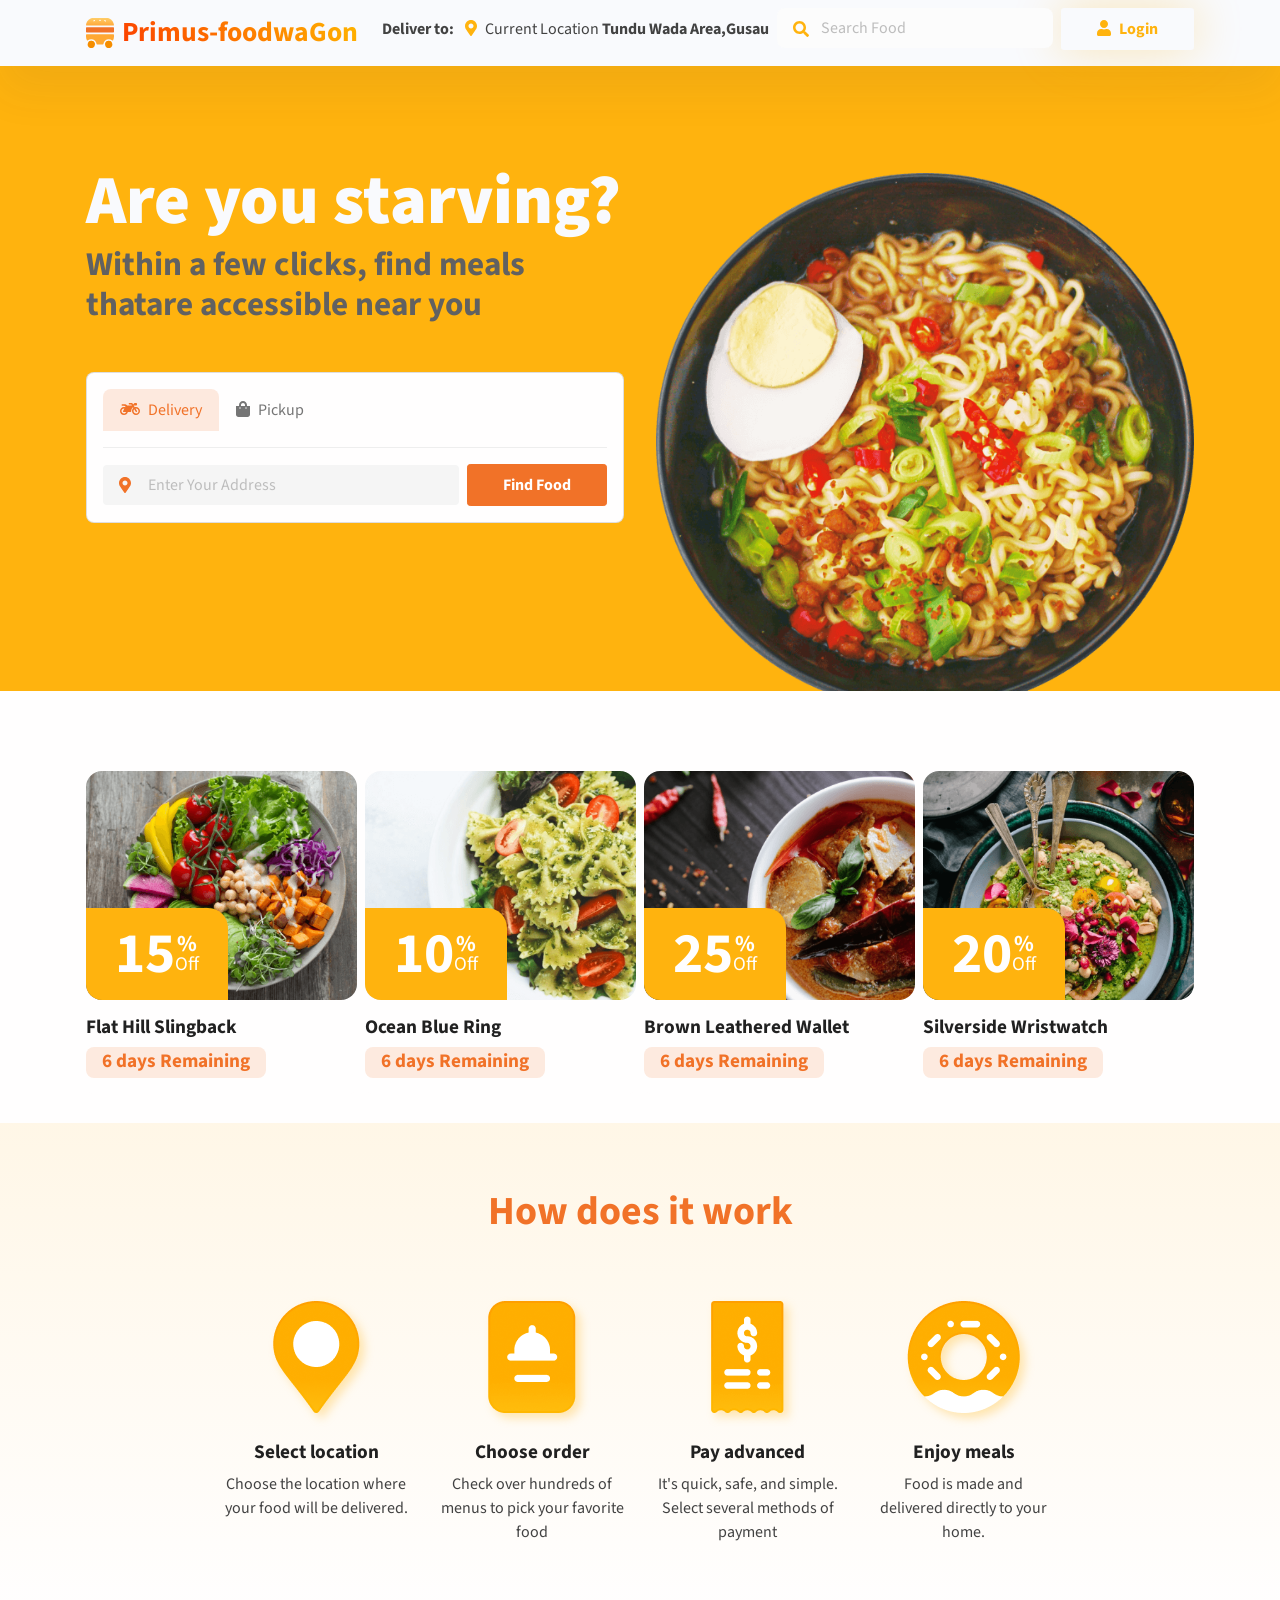
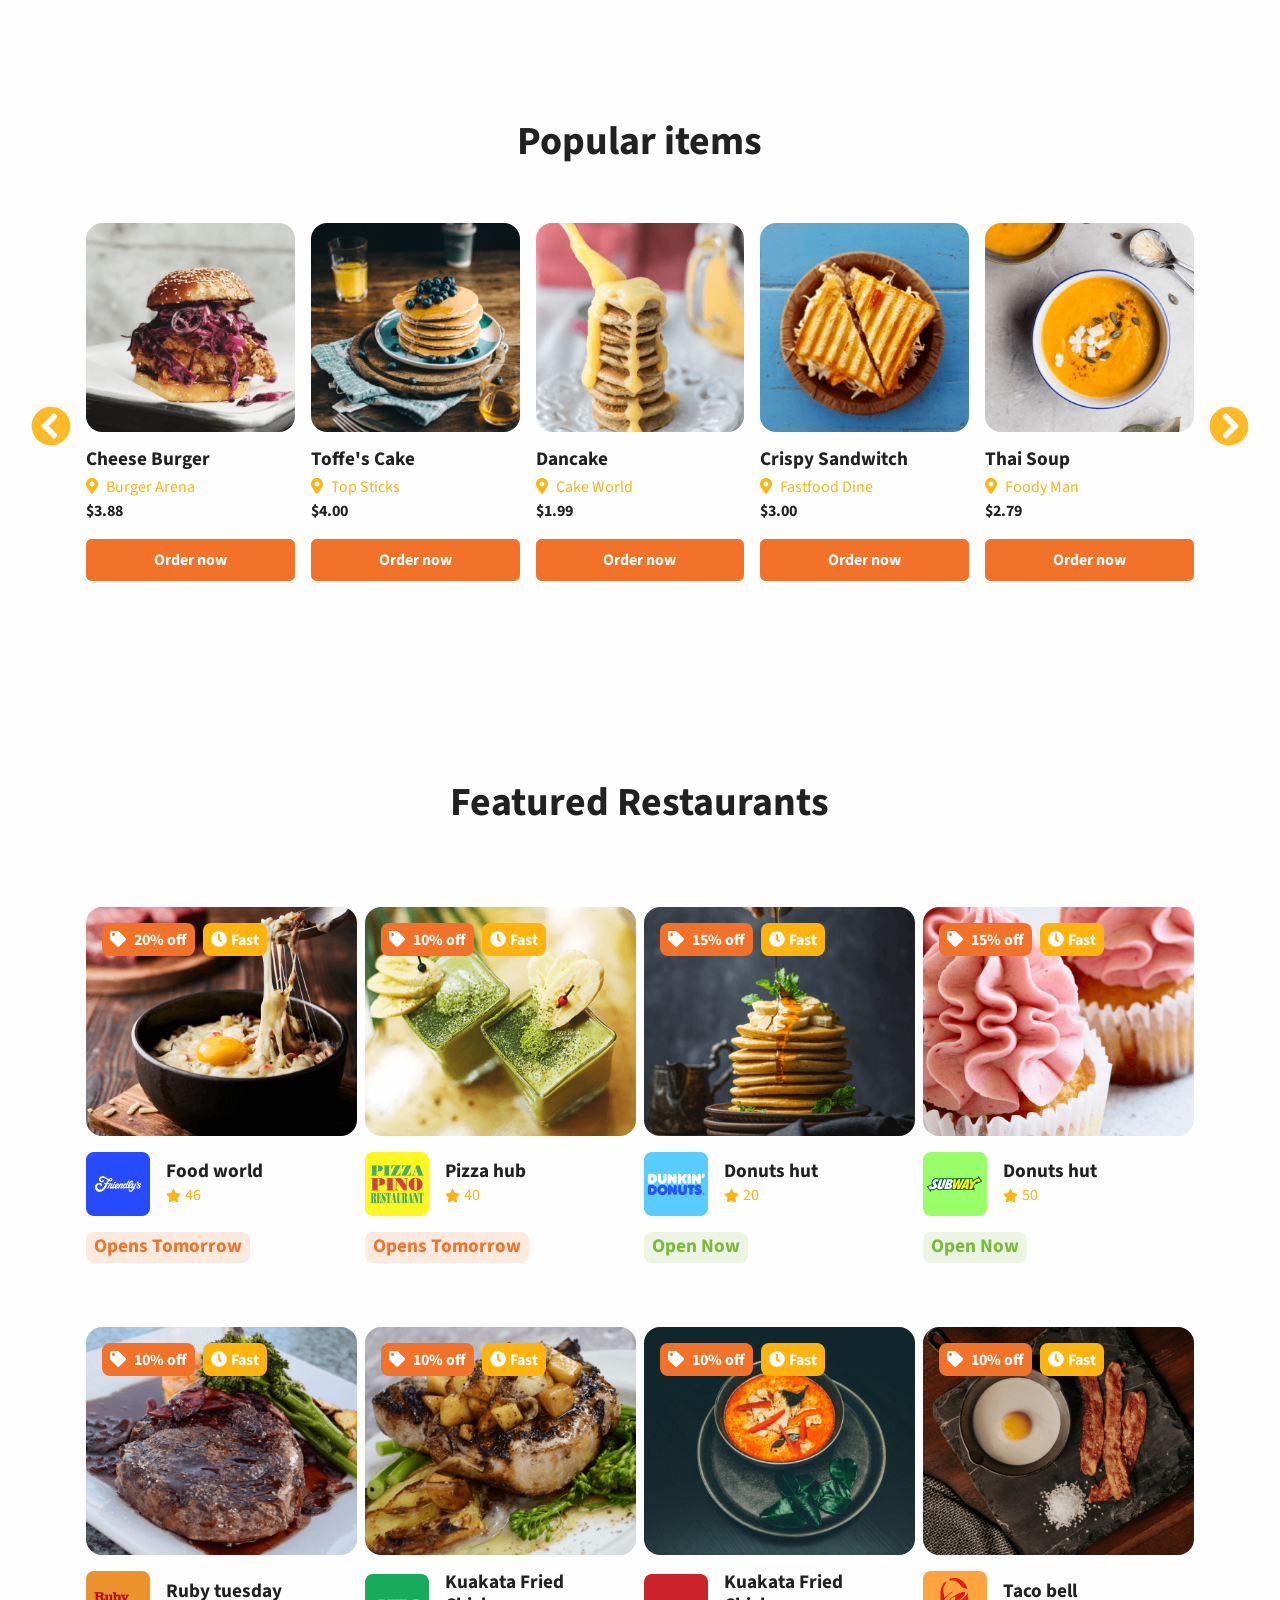
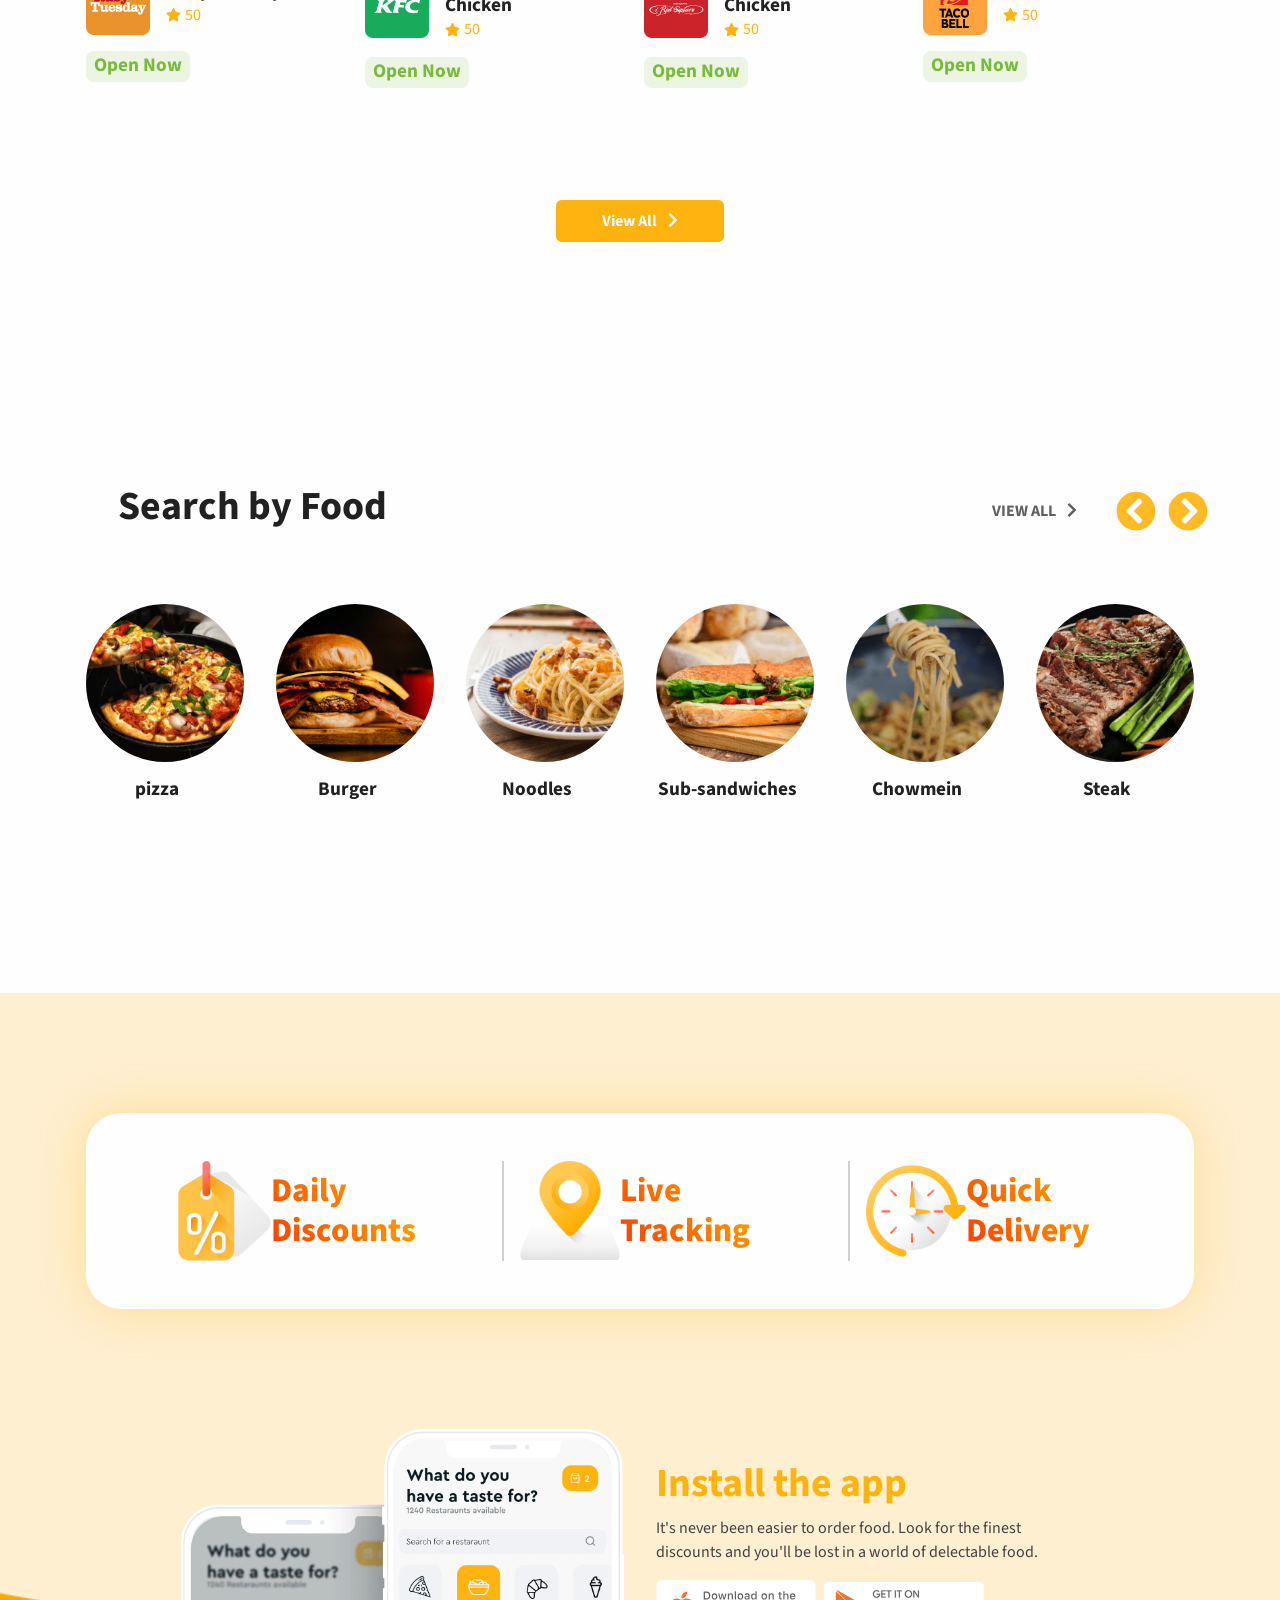
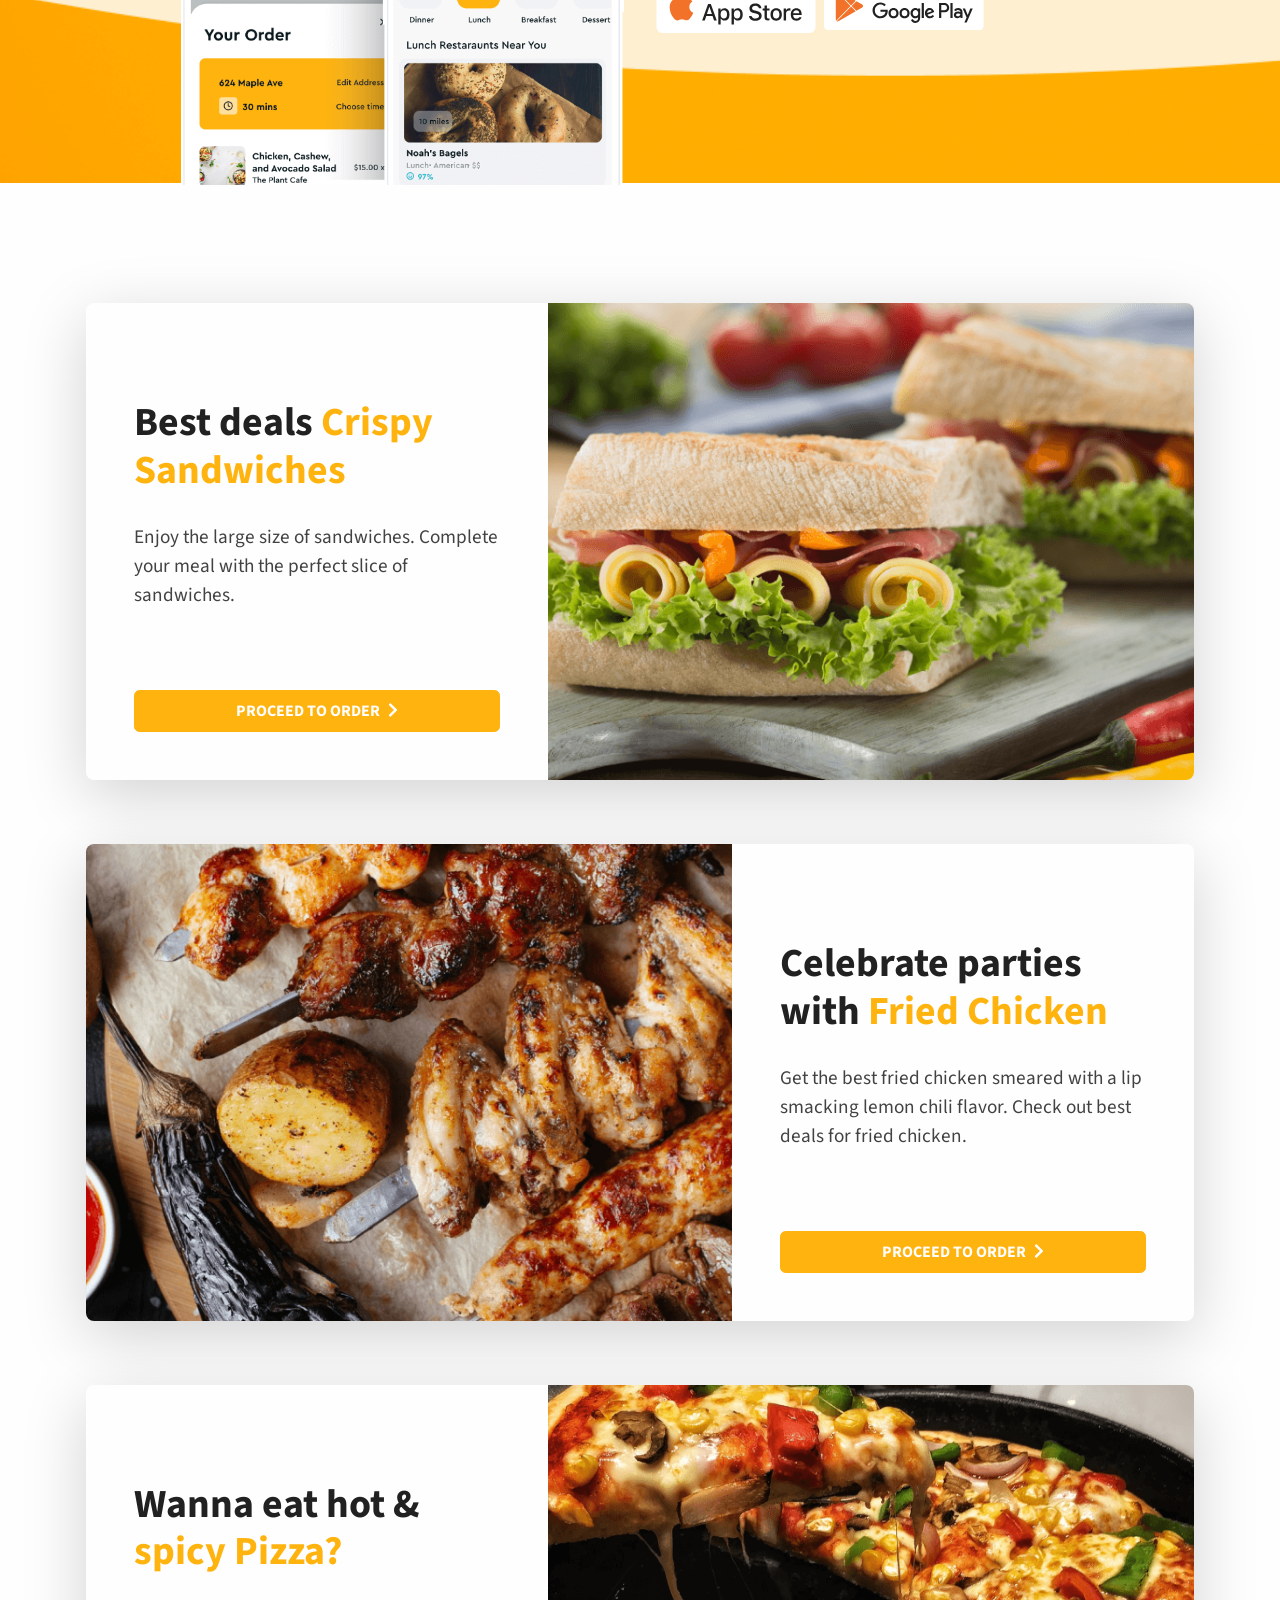
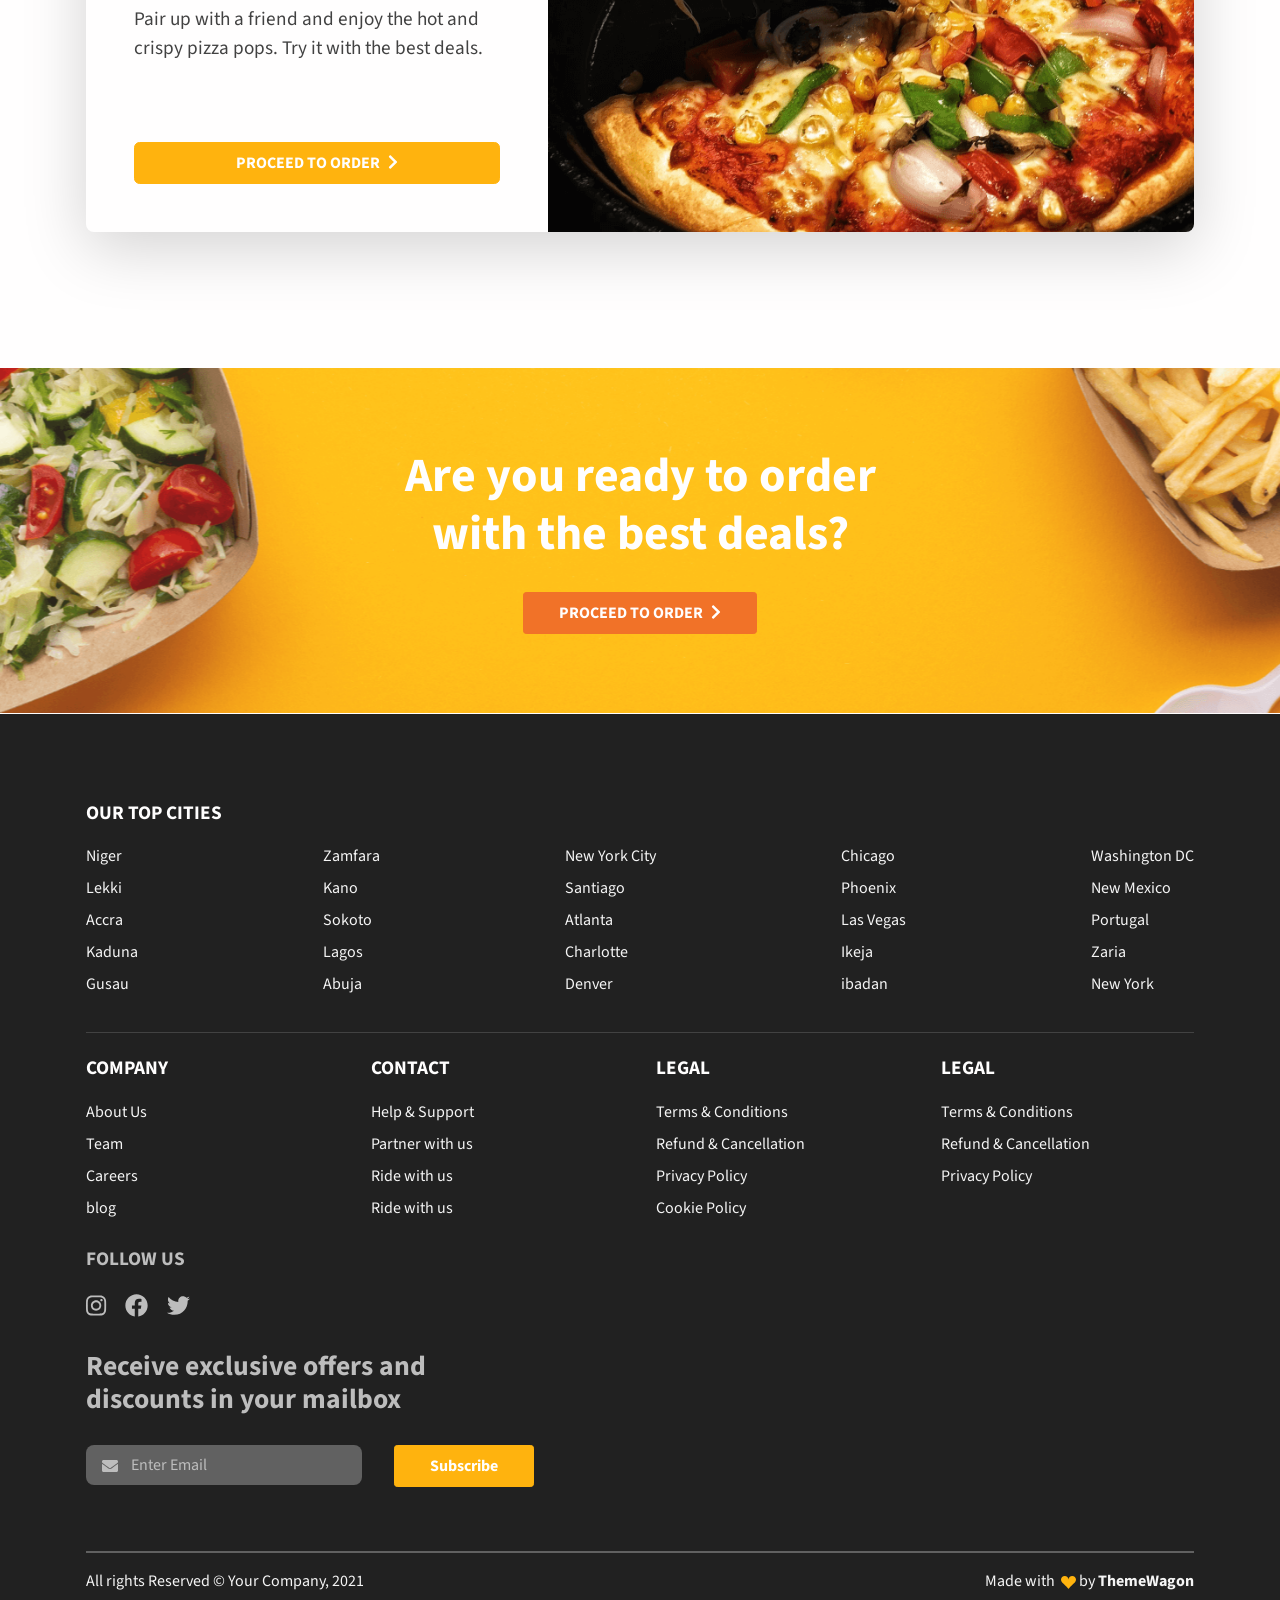
==== public/index.html @ 2a119a23 "Initial commit: foodwagon" ====
<!DOCTYPE html>
<html lang="en-US" dir="ltr">
  <head>
    <meta charset="utf-8" />
    <meta http-equiv="X-UA-Compatible" content="IE=edge" />
    <meta name="viewport" content="width=device-width, initial-scale=1" />

    <!-- ===============================================-->
    <!--    Document Title-->
    <!-- ===============================================-->
    <title>
      Primus Foodwagon | Responsive, Ecommerce &amp; Business Template
    </title>

    <!-- ===============================================-->
    <!--    Favicons-->
    <!-- ===============================================-->
    <link
      rel="apple-touch-icon"
      sizes="180x180"
      href="assets/img/favicons/apple-touch-icon.png"
    />
    <link
      rel="icon"
      type="image/png"
      sizes="32x32"
      href="assets/img/favicons/favicon-32x32.png"/>
    <link
      rel="icon"
      type="image/png"
      sizes="16x16"
      href="assets/img/favicons/favicon-16x16.png"
    />
    <link
      rel="shortcut icon"
      type="image/x-icon"
      href="assets/img/favicons/favicon.ico"
    />
    <link rel="manifest" href="assets/img/favicons/manifest.json" />
    <meta
      name="msapplication-TileImage"
      content="assets/img/favicons/mstile-150x150.png"
    />
    <meta name="theme-color" content="#ffffff" />

    <!-- ===============================================-->
    <!--    Stylesheets-->
    <!-- ===============================================-->
    <link href="assets/css/theme.css" rel="stylesheet" />
  </head>

  <body>
    <!-- ===============================================-->
    <!--    Main Content-->
    <!-- ===============================================-->
    <main class="main" id="top">
      <nav
        class="navbar navbar-expand-lg navbar-light bg-light fixed-top"
        data-navbar-on-scroll="data-navbar-on-scroll"
      >
        <div class="container">
          <a class="navbar-brand d-inline-flex" href="index.html"
            ><img
              class="d-inline-block"
              src="assets/img/gallery/logo.svg"
              alt="logo"
            /><span class="text-1000 fs-3 fw-bold ms-2 text-gradient"
              >Primus-foodwaGon</span
            ></a
          >
          <button
            class="navbar-toggler"
            type="button"
            data-bs-toggle="collapse"
            data-bs-target="#navbarSupportedContent"
            aria-controls="navbarSupportedContent"
            aria-expanded="false"
            aria-label="Toggle navigation"
          >
            <span class="navbar-toggler-icon"> </span>
          </button>
          <div
            class="collapse navbar-collapse border-top border-lg-0 my-2 mt-lg-0"
            id="navbarSupportedContent"
          >
            <div class="mx-auto pt-5 pt-lg-0 d-block d-lg-none d-xl-block">
              <p class="mb-0 fw-bold text-lg-center">
                Deliver to:
                <i class="fas fa-map-marker-alt text-warning mx-2"></i
                ><span class="fw-normal">Current Location </span
                ><span>Tundu Wada Area,Gusau</span>
              </p>
            </div>
            <form class="d-flex mt-4 mt-lg-0 ms-lg-auto ms-xl-0">
              <div class="input-group-icon pe-2">
                <i class="fas fa-search input-box-icon text-primary"></i>
                <input
                  class="form-control border-0 input-box bg-100"
                  type="search"
                  placeholder="Search Food"
                  aria-label="Search"
                />
              </div>
              <button
                class="btn btn-white shadow-warning text-warning"
                type="submit"
              >
                <i class="fas fa-user me-2"></i>Login
              </button>
            </form>
          </div>
        </div>
      </nav>
      <section class="py-5 overflow-hidden bg-primary" id="home">
        <div class="container">
          <div class="row flex-center">
            <div class="col-md-5 col-lg-6 order-0 order-md-1 mt-8 mt-md-0">
              <a class="img-landing-banner" href="#!"
                ><img
                  class="img-fluid"
                  src="assets/img/gallery/hero-header.png"
                  alt="hero-header"
              /></a>
            </div>
            <div class="col-md-7 col-lg-6 py-8 text-md-start text-center">
              <h1 class="display-1 fs-md-5 fs-lg-6 fs-xl-8 text-light">
                Are you starving?
              </h1>
              <h1 class="text-800 mb-5 fs-4">
                Within a few clicks, find meals that<br
                  class="d-none d-xxl-block"
                />are accessible near you
              </h1>
              <div class="card w-xxl-75">
                <div class="card-body">
                  <nav>
                    <div class="nav nav-tabs" id="nav-tab" role="tablist">
                      <button
                        class="nav-link active mb-3"
                        id="nav-home-tab"
                        data-bs-toggle="tab"
                        data-bs-target="#nav-home"
                        type="button"
                        role="tab"
                        aria-controls="nav-home"
                        aria-selected="true"
                      >
                        <i class="fas fa-motorcycle me-2"></i>Delivery
                      </button>
                      <button
                        class="nav-link mb-3"
                        id="nav-profile-tab"
                        data-bs-toggle="tab"
                        data-bs-target="#nav-profile"
                        type="button"
                        role="tab"
                        aria-controls="nav-profile"
                        aria-selected="false"
                      >
                        <i class="fas fa-shopping-bag me-2"></i>Pickup
                      </button>
                    </div>
                  </nav>
                  <div class="tab-content mt-3" id="nav-tabContent">
                    <div
                      class="tab-pane fade show active"
                      id="nav-home"
                      role="tabpanel"
                      aria-labelledby="nav-home-tab"
                    >
                      <form class="row gx-2 gy-2 align-items-center">
                        <div class="col">
                          <div class="input-group-icon">
                            <i
                              class="fas fa-map-marker-alt text-danger input-box-icon"
                            ></i>
                            <label class="visually-hidden" for="inputDelivery"
                              >Address</label
                            >
                            <input
                              class="form-control input-box form-foodwagon-control"
                              id="inputDelivery"
                              type="text"
                              placeholder="Enter Your Address"
                            />
                          </div>
                        </div>
                        <div class="d-grid gap-3 col-sm-auto">
                          <button class="btn btn-danger" type="submit">
                            Find Food
                          </button>
                        </div>
                      </form>
                    </div>
                    <div
                      class="tab-pane fade"
                      id="nav-profile"
                      role="tabpanel"
                      aria-labelledby="nav-profile-tab"
                    >
                      <form class="row gx-4 gy-2 align-items-center">
                        <div class="col">
                          <div class="input-group-icon">
                            <i
                              class="fas fa-map-marker-alt text-danger input-box-icon"
                            ></i>
                            <label class="visually-hidden" for="inputPickup"
                              >Address</label
                            >
                            <input
                              class="form-control input-box form-foodwagon-control"
                              id="inputPickup"
                              type="text"
                              placeholder="Enter Your Address"
                            />
                          </div>
                        </div>
                        <div class="d-grid gap-3 col-sm-auto">
                          <button class="btn btn-danger" type="submit">
                            Find Food
                          </button>
                        </div>
                      </form>
                    </div>
                  </div>
                </div>
              </div>
            </div>
          </div>
        </div>
      </section>

      <!-- ============================================-->
      <!-- <section> begin ============================-->
      <section class="py-0">
        <div class="container">
          <div class="row h-100 gx-2 mt-7">
            <div class="col-sm-6 col-lg-3 mb-3 mb-md-0 h-100 pb-4">
              <div class="card card-span h-100">
                <div class="position-relative">
                  <img
                    class="img-fluid rounded-3 w-100"
                    src="assets/img/gallery/discount-item-1.png"
                    alt="..."
                  />
                  <div class="card-actions">
                    <div class="badge badge-foodwagon bg-primary p-4">
                      <div class="d-flex flex-between-center">
                        <div class="text-white fs-7">15</div>
                        <div class="d-block text-white fs-2">
                          % <br />
                          <div class="fw-normal fs-1 mt-2">Off</div>
                        </div>
                      </div>
                    </div>
                  </div>
                </div>
                <div class="card-body px-0">
                  <h5 class="fw-bold text-1000 text-truncate">
                    Flat Hill Slingback
                  </h5>
                  <span class="badge bg-soft-danger py-2 px-3"
                    ><span class="fs-1 text-danger"
                      >6 days Remaining</span
                    ></span
                  >
                </div>
                <a class="stretched-link" href="#"></a>
              </div>
            </div>
            <div class="col-sm-6 col-lg-3 mb-3 mb-md-0 h-100 pb-4">
              <div class="card card-span h-100">
                <div class="position-relative">
                  <img
                    class="img-fluid rounded-3 w-100"
                    src="assets/img/gallery/discount-item-2.png"
                    alt="..."
                  />
                  <div class="card-actions">
                    <div class="badge badge-foodwagon bg-primary p-4">
                      <div class="d-flex flex-between-center">
                        <div class="text-white fs-7">10</div>
                        <div class="d-block text-white fs-2">
                          % <br />
                          <div class="fw-normal fs-1 mt-2">Off</div>
                        </div>
                      </div>
                    </div>
                  </div>
                </div>
                <div class="card-body px-0">
                  <h5 class="fw-bold text-1000 text-truncate">
                    Ocean Blue Ring
                  </h5>
                  <span class="badge bg-soft-danger py-2 px-3"
                    ><span class="fs-1 text-danger"
                      >6 days Remaining</span
                    ></span
                  >
                </div>
                <a class="stretched-link" href="#"></a>
              </div>
            </div>
            <div class="col-sm-6 col-lg-3 mb-3 mb-md-0 h-100 pb-4">
              <div class="card card-span h-100">
                <div class="position-relative">
                  <img
                    class="img-fluid rounded-3 w-100"
                    src="assets/img/gallery/discount-item-3.png"
                    alt="..."
                  />
                  <div class="card-actions">
                    <div class="badge badge-foodwagon bg-primary p-4">
                      <div class="d-flex flex-between-center">
                        <div class="text-white fs-7">25</div>
                        <div class="d-block text-white fs-2">
                          % <br />
                          <div class="fw-normal fs-1 mt-2">Off</div>
                        </div>
                      </div>
                    </div>
                  </div>
                </div>
                <div class="card-body px-0">
                  <h5 class="fw-bold text-1000 text-truncate">
                    Brown Leathered Wallet
                  </h5>
                  <span class="badge bg-soft-danger py-2 px-3"
                    ><span class="fs-1 text-danger"
                      >6 days Remaining</span
                    ></span
                  >
                </div>
                <a class="stretched-link" href="#"></a>
              </div>
            </div>
            <div class="col-sm-6 col-lg-3 mb-3 mb-md-0 h-100 pb-4">
              <div class="card card-span h-100">
                <div class="position-relative">
                  <img
                    class="img-fluid rounded-3 w-100"
                    src="assets/img/gallery/discount-item-4.png"
                    alt="..."
                  />
                  <div class="card-actions">
                    <div class="badge badge-foodwagon bg-primary p-4">
                      <div class="d-flex flex-between-center">
                        <div class="text-white fs-7">20</div>
                        <div class="d-block text-white fs-2">
                          % <br />
                          <div class="fw-normal fs-1 mt-2">Off</div>
                        </div>
                      </div>
                    </div>
                  </div>
                </div>
                <div class="card-body px-0">
                  <h5 class="fw-bold text-1000 text-truncate">
                    Silverside Wristwatch
                  </h5>
                  <span class="badge bg-soft-danger py-2 px-3"
                    ><span class="fs-1 text-danger"
                      >6 days Remaining</span
                    ></span
                  >
                </div>
                <a class="stretched-link" href="#"></a>
              </div>
            </div>
          </div>
        </div>
        <!-- end of .container-->
      </section>
      <!-- <section> close ============================-->
      <!-- ============================================-->

      <!-- ============================================-->
      <!-- <section> begin ============================-->
      <section class="py-0 bg-primary-gradient">
        <div class="container">
          <div class="row justify-content-center g-0">
            <div class="col-xl-9">
              <div class="col-lg-6 text-center mx-auto mb-3 mb-md-5 mt-4">
                <h5 class="fw-bold text-danger fs-3 fs-lg-5 lh-sm my-6">
                  How does it work
                </h5>
              </div>
              <div class="row">
                <div class="col-sm-6 col-md-3 mb-6">
                  <div class="text-center">
                    <img
                      class="shadow-icon"
                      src="assets/img/gallery/location.png"
                      height="112"
                      alt="..."
                    />
                    <h5 class="mt-4 fw-bold">Select location</h5>
                    <p class="mb-md-0">
                      Choose the location where your food will be delivered.
                    </p>
                  </div>
                </div>
                <div class="col-sm-6 col-md-3 mb-6">
                  <div class="text-center">
                    <img
                      class="shadow-icon"
                      src="assets/img/gallery/order.png"
                      height="112"
                      alt="..."
                    />
                    <h5 class="mt-4 fw-bold">Choose order</h5>
                    <p class="mb-md-0">
                      Check over hundreds of menus to pick your favorite food
                    </p>
                  </div>
                </div>
                <div class="col-sm-6 col-md-3 mb-6">
                  <div class="text-center">
                    <img
                      class="shadow-icon"
                      src="assets/img/gallery/pay.png"
                      height="112"
                      alt="..."
                    />
                    <h5 class="mt-4 fw-bold">Pay advanced</h5>
                    <p class="mb-md-0">
                      It's quick, safe, and simple. Select several methods of
                      payment
                    </p>
                  </div>
                </div>
                <div class="col-sm-6 col-md-3 mb-6">
                  <div class="text-center">
                    <img
                      class="shadow-icon"
                      src="assets/img/gallery/meals.png"
                      height="112"
                      alt="..."
                    />
                    <h5 class="mt-4 fw-bold">Enjoy meals</h5>
                    <p class="mb-md-0">
                      Food is made and delivered directly to your home.
                    </p>
                  </div>
                </div>
              </div>
            </div>
          </div>
        </div>
        <!-- end of .container-->
      </section>
      <!-- <section> close ============================-->
      <!-- ============================================-->

      <!-- ============================================-->
      <!-- <section> begin ============================-->
      <section class="py-4 overflow-hidden">
        <div class="container">
          <div class="row h-100">
            <div class="col-lg-7 mx-auto text-center mt-7 mb-5">
              <h5 class="fw-bold fs-3 fs-lg-5 lh-sm">Popular items</h5>
            </div>
            <div class="col-12">
              <div
                class="carousel slide"
                id="carouselPopularItems"
                data-bs-touch="false"
                data-bs-interval="false"
              >
                <div class="carousel-inner">
                  <div class="carousel-item active" data-bs-interval="10000">
                    <div class="row gx-3 h-100 align-items-center">
                      <div class="col-sm-6 col-md-4 col-xl mb-5 h-100">
                        <div class="card card-span h-100 rounded-3">
                          <img
                            class="img-fluid rounded-3 h-100"
                            src="assets/img/gallery/cheese-burger.png"
                            alt="..."
                          />
                          <div class="card-body ps-0">
                            <h5 class="fw-bold text-1000 text-truncate mb-1">
                              Cheese Burger
                            </h5>
                            <div>
                              <span class="text-warning me-2"
                                ><i class="fas fa-map-marker-alt"></i></span
                              ><span class="text-primary">Burger Arena</span>
                            </div>
                            <span class="text-1000 fw-bold">$3.88</span>
                          </div>
                        </div>
                        <div class="d-grid gap-2">
                          <a
                            class="btn btn-lg btn-danger"
                            href="#!"
                            role="button"
                            >Order now</a
                          >
                        </div>
                      </div>
                      <div class="col-sm-6 col-md-4 col-xl mb-5 h-100">
                        <div class="card card-span h-100 rounded-3">
                          <img
                            class="img-fluid rounded-3 h-100"
                            src="assets/img/gallery/toffes-cake.png"
                            alt="..."
                          />
                          <div class="card-body ps-0">
                            <h5 class="fw-bold text-1000 text-truncate mb-1">
                              Toffe's Cake
                            </h5>
                            <div>
                              <span class="text-warning me-2"
                                ><i class="fas fa-map-marker-alt"></i></span
                              ><span class="text-primary">Top Sticks</span>
                            </div>
                            <span class="text-1000 fw-bold">$4.00</span>
                          </div>
                        </div>
                        <div class="d-grid gap-2">
                          <a
                            class="btn btn-lg btn-danger"
                            href="#!"
                            role="button"
                            >Order now</a
                          >
                        </div>
                      </div>
                      <div class="col-sm-6 col-md-4 col-xl mb-5 h-100">
                        <div class="card card-span h-100 rounded-3">
                          <img
                            class="img-fluid rounded-3 h-100"
                            src="assets/img/gallery/dancake.png"
                            alt="..."
                          />
                          <div class="card-body ps-0">
                            <h5 class="fw-bold text-1000 text-truncate mb-1">
                              Dancake
                            </h5>
                            <div>
                              <span class="text-warning me-2"
                                ><i class="fas fa-map-marker-alt"></i></span
                              ><span class="text-primary">Cake World</span>
                            </div>
                            <span class="text-1000 fw-bold">$1.99</span>
                          </div>
                        </div>
                        <div class="d-grid gap-2">
                          <a
                            class="btn btn-lg btn-danger"
                            href="#!"
                            role="button"
                            >Order now</a
                          >
                        </div>
                      </div>
                      <div class="col-sm-6 col-md-4 col-xl mb-5 h-100">
                        <div class="card card-span h-100 rounded-3">
                          <img
                            class="img-fluid rounded-3 h-100"
                            src="assets/img/gallery/crispy-sandwitch.png"
                            alt="..."
                          />
                          <div class="card-body ps-0">
                            <h5 class="fw-bold text-1000 text-truncate mb-1">
                              Crispy Sandwitch
                            </h5>
                            <div>
                              <span class="text-warning me-2"
                                ><i class="fas fa-map-marker-alt"></i></span
                              ><span class="text-primary">Fastfood Dine</span>
                            </div>
                            <span class="text-1000 fw-bold">$3.00</span>
                          </div>
                        </div>
                        <div class="d-grid gap-2">
                          <a
                            class="btn btn-lg btn-danger"
                            href="#!"
                            role="button"
                            >Order now</a
                          >
                        </div>
                      </div>
                      <div class="col-sm-6 col-md-4 col-xl mb-5 h-100">
                        <div class="card card-span h-100 rounded-3">
                          <img
                            class="img-fluid rounded-3 h-100"
                            src="assets/img/gallery/thai-soup.png"
                            alt="..."
                          />
                          <div class="card-body ps-0">
                            <h5 class="fw-bold text-1000 text-truncate mb-1">
                              Thai Soup
                            </h5>
                            <div>
                              <span class="text-warning me-2"
                                ><i class="fas fa-map-marker-alt"></i></span
                              ><span class="text-primary">Foody Man</span>
                            </div>
                            <span class="text-1000 fw-bold">$2.79</span>
                          </div>
                        </div>
                        <div class="d-grid gap-2">
                          <a
                            class="btn btn-lg btn-danger"
                            href="#!"
                            role="button"
                            >Order now</a
                          >
                        </div>
                      </div>
                    </div>
                  </div>
                  <div class="carousel-item" data-bs-interval="5000">
                    <div class="row gx-3 h-100 align-items-center">
                      <div class="col-sm-6 col-md-4 col-xl mb-5 h-100">
                        <div class="card card-span h-100 rounded-3">
                          <img
                            class="img-fluid rounded-3 h-100"
                            src="assets/img/gallery/cheese-burger.png"
                            alt="..."
                          />
                          <div class="card-body ps-0">
                            <h5 class="fw-bold text-1000 text-truncate mb-1">
                              Cheese Burger
                            </h5>
                            <div>
                              <span class="text-warning me-2"
                                ><i class="fas fa-map-marker-alt"></i></span
                              ><span class="text-primary">Burger Arena</span>
                            </div>
                            <span class="text-1000 fw-bold">$3.88</span>
                          </div>
                        </div>
                        <div class="d-grid gap-2">
                          <a
                            class="btn btn-lg btn-danger"
                            href="#!"
                            role="button"
                            >Order now</a
                          >
                        </div>
                      </div>
                      <div class="col-sm-6 col-md-4 col-xl mb-5 h-100">
                        <div class="card card-span h-100 rounded-3">
                          <img
                            class="img-fluid rounded-3 h-100"
                            src="assets/img/gallery/toffes-cake.png"
                            alt="..."
                          />
                          <div class="card-body ps-0">
                            <h5 class="fw-bold text-1000 text-truncate mb-1">
                              Toffe's Cake
                            </h5>
                            <div>
                              <span class="text-warning me-2"
                                ><i class="fas fa-map-marker-alt"></i></span
                              ><span class="text-primary">Top Sticks</span>
                            </div>
                            <span class="text-1000 fw-bold">$4.00</span>
                          </div>
                        </div>
                        <div class="d-grid gap-2">
                          <a
                            class="btn btn-lg btn-danger"
                            href="#!"
                            role="button"
                            >Order now</a
                          >
                        </div>
                      </div>
                      <div class="col-sm-6 col-md-4 col-xl mb-5 h-100">
                        <div class="card card-span h-100 rounded-3">
                          <img
                            class="img-fluid rounded-3 h-100"
                            src="assets/img/gallery/dancake.png"
                            alt="..."
                          />
                          <div class="card-body ps-0">
                            <h5 class="fw-bold text-1000 text-truncate mb-1">
                              Dancake
                            </h5>
                            <div>
                              <span class="text-warning me-2"
                                ><i class="fas fa-map-marker-alt"></i></span
                              ><span class="text-primary">Cake World</span>
                            </div>
                            <span class="text-1000 fw-bold">$1.99</span>
                          </div>
                        </div>
                        <div class="d-grid gap-2">
                          <a
                            class="btn btn-lg btn-danger"
                            href="#!"
                            role="button"
                            >Order now</a
                          >
                        </div>
                      </div>
                      <div class="col-sm-6 col-md-4 col-xl mb-5 h-100">
                        <div class="card card-span h-100 rounded-3">
                          <img
                            class="img-fluid rounded-3 h-100"
                            src="assets/img/gallery/crispy-sandwitch.png"
                            alt="..."
                          />
                          <div class="card-body ps-0">
                            <h5 class="fw-bold text-1000 text-truncate mb-1">
                              Crispy Sandwitch
                            </h5>
                            <div>
                              <span class="text-warning me-2"
                                ><i class="fas fa-map-marker-alt"></i></span
                              ><span class="text-primary">Fastfood Dine</span>
                            </div>
                            <span class="text-1000 fw-bold">$3.00</span>
                          </div>
                        </div>
                        <div class="d-grid gap-2">
                          <a
                            class="btn btn-lg btn-danger"
                            href="#!"
                            role="button"
                            >Order now</a
                          >
                        </div>
                      </div>
                      <div class="col-sm-6 col-md-4 col-xl mb-5 h-100">
                        <div class="card card-span h-100 rounded-3">
                          <img
                            class="img-fluid rounded-3 h-100"
                            src="assets/img/gallery/thai-soup.png"
                            alt="..."
                          />
                          <div class="card-body ps-0">
                            <h5 class="fw-bold text-1000 text-truncate mb-1">
                              Thai Soup
                            </h5>
                            <div>
                              <span class="text-warning me-2"
                                ><i class="fas fa-map-marker-alt"></i></span
                              ><span class="text-primary">Foody Man</span>
                            </div>
                            <span class="text-1000 fw-bold">$2.79</span>
                          </div>
                        </div>
                        <div class="d-grid gap-2">
                          <a
                            class="btn btn-lg btn-danger"
                            href="#!"
                            role="button"
                            >Order now</a
                          >
                        </div>
                      </div>
                    </div>
                  </div>
                  <div class="carousel-item" data-bs-interval="3000">
                    <div class="row gx-3 h-100 align-items-center">
                      <div class="col-sm-6 col-md-4 col-xl mb-5 h-100">
                        <div class="card card-span h-100 rounded-3">
                          <img
                            class="img-fluid rounded-3 h-100"
                            src="assets/img/gallery/cheese-burger.png"
                            alt="..."
                          />
                          <div class="card-body ps-0">
                            <h5 class="fw-bold text-1000 text-truncate mb-1">
                              Cheese Burger
                            </h5>
                            <div>
                              <span class="text-warning me-2"
                                ><i class="fas fa-map-marker-alt"></i></span
                              ><span class="text-primary">Burger Arena</span>
                            </div>
                            <span class="text-1000 fw-bold">$3.88</span>
                          </div>
                        </div>
                        <div class="d-grid gap-2">
                          <a
                            class="btn btn-lg btn-danger"
                            href="#!"
                            role="button"
                            >Order now</a
                          >
                        </div>
                      </div>
                      <div class="col-sm-6 col-md-4 col-xl mb-5 h-100">
                        <div class="card card-span h-100 rounded-3">
                          <img
                            class="img-fluid rounded-3 h-100"
                            src="assets/img/gallery/toffes-cake.png"
                            alt="..."
                          />
                          <div class="card-body ps-0">
                            <h5 class="fw-bold text-1000 text-truncate mb-1">
                              Toffe's Cake
                            </h5>
                            <div>
                              <span class="text-warning me-2"
                                ><i class="fas fa-map-marker-alt"></i></span
                              ><span class="text-primary">Top Sticks</span>
                            </div>
                            <span class="text-1000 fw-bold">$4.00</span>
                          </div>
                        </div>
                        <div class="d-grid gap-2">
                          <a
                            class="btn btn-lg btn-danger"
                            href="#!"
                            role="button"
                            >Order now</a
                          >
                        </div>
                      </div>
                      <div class="col-sm-6 col-md-4 col-xl mb-5 h-100">
                        <div class="card card-span h-100 rounded-3">
                          <img
                            class="img-fluid rounded-3 h-100"
                            src="assets/img/gallery/dancake.png"
                            alt="..."
                          />
                          <div class="card-body ps-0">
                            <h5 class="fw-bold text-1000 text-truncate mb-1">
                              Dancake
                            </h5>
                            <div>
                              <span class="text-warning me-2"
                                ><i class="fas fa-map-marker-alt"></i></span
                              ><span class="text-primary">Cake World</span>
                            </div>
                            <span class="text-1000 fw-bold">$1.99</span>
                          </div>
                        </div>
                        <div class="d-grid gap-2">
                          <a
                            class="btn btn-lg btn-danger"
                            href="#!"
                            role="button"
                            >Order now</a
                          >
                        </div>
                      </div>
                      <div class="col-sm-6 col-md-4 col-xl mb-5 h-100">
                        <div class="card card-span h-100 rounded-3">
                          <img
                            class="img-fluid rounded-3 h-100"
                            src="assets/img/gallery/crispy-sandwitch.png"
                            alt="..."
                          />
                          <div class="card-body ps-0">
                            <h5 class="fw-bold text-1000 text-truncate mb-1">
                              Crispy Sandwitch
                            </h5>
                            <div>
                              <span class="text-warning me-2"
                                ><i class="fas fa-map-marker-alt"></i></span
                              ><span class="text-primary">Fastfood Dine</span>
                            </div>
                            <span class="text-1000 fw-bold">$3.00</span>
                          </div>
                        </div>
                        <div class="d-grid gap-2">
                          <a
                            class="btn btn-lg btn-danger"
                            href="#!"
                            role="button"
                            >Order now</a
                          >
                        </div>
                      </div>
                      <div class="col-sm-6 col-md-4 col-xl mb-5 h-100">
                        <div class="card card-span h-100 rounded-3">
                          <img
                            class="img-fluid rounded-3 h-100"
                            src="assets/img/gallery/thai-soup.png"
                            alt="..."
                          />
                          <div class="card-body ps-0">
                            <h5 class="fw-bold text-1000 text-truncate mb-1">
                              Thai Soup
                            </h5>
                            <div>
                              <span class="text-warning me-2"
                                ><i class="fas fa-map-marker-alt"></i></span
                              ><span class="text-primary">Foody Man</span>
                            </div>
                            <span class="text-1000 fw-bold">$2.79</span>
                          </div>
                        </div>
                        <div class="d-grid gap-2">
                          <a
                            class="btn btn-lg btn-danger"
                            href="#!"
                            role="button"
                            >Order now</a
                          >
                        </div>
                      </div>
                    </div>
                  </div>
                  <div class="carousel-item">
                    <div class="row gx-3 h-100 align-items-center">
                      <div class="col-sm-6 col-md-4 col-xl mb-5 h-100">
                        <div class="card card-span h-100 rounded-3">
                          <img
                            class="img-fluid rounded-3 h-100"
                            src="assets/img/gallery/cheese-burger.png"
                            alt="..."
                          />
                          <div class="card-body ps-0">
                            <h5 class="fw-bold text-1000 text-truncate mb-1">
                              Cheese Burger
                            </h5>
                            <div>
                              <span class="text-warning me-2"
                                ><i class="fas fa-map-marker-alt"></i></span
                              ><span class="text-primary">Burger Arena</span>
                            </div>
                            <span class="text-1000 fw-bold">$3.88</span>
                          </div>
                        </div>
                        <div class="d-grid gap-2">
                          <a
                            class="btn btn-lg btn-danger"
                            href="#!"
                            role="button"
                            >Order now</a
                          >
                        </div>
                      </div>
                      <div class="col-sm-6 col-md-4 col-xl mb-5 h-100">
                        <div class="card card-span h-100 rounded-3">
                          <img
                            class="img-fluid rounded-3 h-100"
                            src="assets/img/gallery/toffes-cake.png"
                            alt="..."
                          />
                          <div class="card-body ps-0">
                            <h5 class="fw-bold text-1000 text-truncate mb-1">
                              Toffe's Cake
                            </h5>
                            <div>
                              <span class="text-warning me-2"
                                ><i class="fas fa-map-marker-alt"></i></span
                              ><span class="text-primary">Top Sticks</span>
                            </div>
                            <span class="text-1000 fw-bold">$4.00</span>
                          </div>
                        </div>
                        <div class="d-grid gap-2">
                          <a
                            class="btn btn-lg btn-danger"
                            href="#!"
                            role="button"
                            >Order now</a
                          >
                        </div>
                      </div>
                      <div class="col-sm-6 col-md-4 col-xl mb-5 h-100">
                        <div class="card card-span h-100 rounded-3">
                          <img
                            class="img-fluid rounded-3 h-100"
                            src="assets/img/gallery/dancake.png"
                            alt="..."
                          />
                          <div class="card-body ps-0">
                            <h5 class="fw-bold text-1000 text-truncate mb-1">
                              Dancake
                            </h5>
                            <div>
                              <span class="text-warning me-2"
                                ><i class="fas fa-map-marker-alt"></i></span
                              ><span class="text-primary">Cake World</span>
                            </div>
                            <span class="text-1000 fw-bold">$1.99</span>
                          </div>
                        </div>
                        <div class="d-grid gap-2">
                          <a
                            class="btn btn-lg btn-danger"
                            href="#!"
                            role="button"
                            >Order now</a
                          >
                        </div>
                      </div>
                      <div class="col-sm-6 col-md-4 col-xl mb-5 h-100">
                        <div class="card card-span h-100 rounded-3">
                          <img
                            class="img-fluid rounded-3 h-100"
                            src="assets/img/gallery/crispy-sandwitch.png"
                            alt="..."
                          />
                          <div class="card-body ps-0">
                            <h5 class="fw-bold text-1000 text-truncate mb-1">
                              Crispy Sandwitch
                            </h5>
                            <div>
                              <span class="text-warning me-2"
                                ><i class="fas fa-map-marker-alt"></i></span
                              ><span class="text-primary">Fastfood Dine</span>
                            </div>
                            <span class="text-1000 fw-bold">$3.00</span>
                          </div>
                        </div>
                        <div class="d-grid gap-2">
                          <a
                            class="btn btn-lg btn-danger"
                            href="#!"
                            role="button"
                            >Order now</a
                          >
                        </div>
                      </div>
                      <div class="col-sm-6 col-md-4 col-xl mb-5 h-100">
                        <div class="card card-span h-100 rounded-3">
                          <img
                            class="img-fluid rounded-3 h-100"
                            src="assets/img/gallery/thai-soup.png"
                            alt="..."
                          />
                          <div class="card-body ps-0">
                            <h5 class="fw-bold text-1000 text-truncate mb-1">
                              Thai Soup
                            </h5>
                            <div>
                              <span class="text-warning me-2"
                                ><i class="fas fa-map-marker-alt"></i></span
                              ><span class="text-primary">Foody Man</span>
                            </div>
                            <span class="text-1000 fw-bold">$2.79</span>
                          </div>
                        </div>
                        <div class="d-grid gap-2">
                          <a
                            class="btn btn-lg btn-danger"
                            href="#!"
                            role="button"
                            >Order now</a
                          >
                        </div>
                      </div>
                    </div>
                  </div>
                </div>
                <button
                  class="carousel-control-prev carousel-icon"
                  type="button"
                  data-bs-target="#carouselPopularItems"
                  data-bs-slide="prev"
                >
                  <span
                    class="carousel-control-prev-icon hover-top-shadow"
                    aria-hidden="true"
                  ></span
                  ><span class="visually-hidden">Previous</span>
                </button>
                <button
                  class="carousel-control-next carousel-icon"
                  type="button"
                  data-bs-target="#carouselPopularItems"
                  data-bs-slide="next"
                >
                  <span
                    class="carousel-control-next-icon hover-top-shadow"
                    aria-hidden="true"
                  ></span
                  ><span class="visually-hidden">Next </span>
                </button>
              </div>
            </div>
          </div>
        </div>
        <!-- end of .container-->
      </section>
      <!-- <section> close ============================-->
      <!-- ============================================-->

      <section id="testimonial">
        <div class="container">
          <div class="row h-100">
            <div class="col-lg-7 mx-auto text-center mb-6">
              <h5 class="fw-bold fs-3 fs-lg-5 lh-sm mb-3">
                Featured Restaurants
              </h5>
            </div>
          </div>
          <div class="row gx-2">
            <div class="col-sm-6 col-md-4 col-lg-3 h-100 mb-5">
              <div class="card card-span h-100 text-white rounded-3">
                <img
                  class="img-fluid rounded-3 h-100"
                  src="assets/img/gallery/food-world.png"
                  alt="..."
                />
                <div class="card-img-overlay ps-0">
                  <span class="badge bg-danger p-2 ms-3"
                    ><i class="fas fa-tag me-2 fs-0"></i
                    ><span class="fs-0">20% off</span></span
                  ><span class="badge bg-primary ms-2 me-1 p-2"
                    ><i class="fas fa-clock me-1 fs-0"></i
                    ><span class="fs-0">Fast</span></span
                  >
                </div>
                <div class="card-body ps-0">
                  <div class="d-flex align-items-center mb-3">
                    <img
                      class="img-fluid"
                      src="assets/img/gallery/food-world-logo.png"
                      alt=""
                    />
                    <div class="flex-1 ms-3">
                      <h5 class="mb-0 fw-bold text-1000">Food world</h5>
                      <span class="text-primary fs--1 me-1"
                        ><i class="fas fa-star"></i></span
                      ><span class="mb-0 text-primary">46</span>
                    </div>
                  </div>
                  <span class="badge bg-soft-danger p-2"
                    ><span class="fw-bold fs-1 text-danger"
                      >Opens Tomorrow</span
                    ></span
                  >
                </div>
              </div>
            </div>
            <div class="col-sm-6 col-md-4 col-lg-3 h-100 mb-5">
              <div class="card card-span h-100 text-white rounded-3">
                <img
                  class="img-fluid rounded-3 h-100"
                  src="assets/img/gallery/pizza-hub.png"
                  alt="..."
                />
                <div class="card-img-overlay ps-0">
                  <span class="badge bg-danger p-2 ms-3"
                    ><i class="fas fa-tag me-2 fs-0"></i
                    ><span class="fs-0">10% off</span></span
                  ><span class="badge bg-primary ms-2 me-1 p-2"
                    ><i class="fas fa-clock me-1 fs-0"></i
                    ><span class="fs-0">Fast</span></span
                  >
                </div>
                <div class="card-body ps-0">
                  <div class="d-flex align-items-center mb-3">
                    <img
                      class="img-fluid"
                      src="assets/img/gallery/pizzahub-logo.png"
                      alt=""
                    />
                    <div class="flex-1 ms-3">
                      <h5 class="mb-0 fw-bold text-1000">Pizza hub</h5>
                      <span class="text-primary fs--1 me-1"
                        ><i class="fas fa-star"></i></span
                      ><span class="mb-0 text-primary">40</span>
                    </div>
                  </div>
                  <span class="badge bg-soft-danger p-2"
                    ><span class="fw-bold fs-1 text-danger"
                      >Opens Tomorrow</span
                    ></span
                  >
                </div>
              </div>
            </div>
            <div class="col-sm-6 col-md-4 col-lg-3 h-100 mb-5">
              <div class="card card-span h-100 text-white rounded-3">
                <img
                  class="img-fluid rounded-3 h-100"
                  src="assets/img/gallery/donuts-hut.png"
                  alt="..."
                />
                <div class="card-img-overlay ps-0">
                  <span class="badge bg-danger p-2 ms-3"
                    ><i class="fas fa-tag me-2 fs-0"></i
                    ><span class="fs-0">15% off</span></span
                  ><span class="badge bg-primary ms-2 me-1 p-2"
                    ><i class="fas fa-clock me-1 fs-0"></i
                    ><span class="fs-0">Fast</span></span
                  >
                </div>
                <div class="card-body ps-0">
                  <div class="d-flex align-items-center mb-3">
                    <img
                      class="img-fluid"
                      src="assets/img/gallery/donuts-hut-logo.png"
                      alt=""
                    />
                    <div class="flex-1 ms-3">
                      <h5 class="mb-0 fw-bold text-1000">Donuts hut</h5>
                      <span class="text-primary fs--1 me-1"
                        ><i class="fas fa-star"></i></span
                      ><span class="mb-0 text-primary">20</span>
                    </div>
                  </div>
                  <span class="badge bg-soft-success p-2"
                    ><span class="fw-bold fs-1 text-success"
                      >Open Now</span
                    ></span
                  >
                </div>
              </div>
            </div>
            <div class="col-sm-6 col-md-4 col-lg-3 h-100 mb-5">
              <div class="card card-span h-100 text-white rounded-3">
                <img
                  class="img-fluid rounded-3 h-100"
                  src="assets/img/gallery/donuthut.png"
                  alt="..."
                />
                <div class="card-img-overlay ps-0">
                  <span class="badge bg-danger p-2 ms-3"
                    ><i class="fas fa-tag me-2 fs-0"></i
                    ><span class="fs-0">15% off</span></span
                  ><span class="badge bg-primary ms-2 me-1 p-2"
                    ><i class="fas fa-clock me-1 fs-0"></i
                    ><span class="fs-0">Fast</span></span
                  >
                </div>
                <div class="card-body ps-0">
                  <div class="d-flex align-items-center mb-3">
                    <img
                      class="img-fluid"
                      src="assets/img/gallery/donut-hut-logo.png"
                      alt=""
                    />
                    <div class="flex-1 ms-3">
                      <h5 class="mb-0 fw-bold text-1000">Donuts hut</h5>
                      <span class="text-primary fs--1 me-1"
                        ><i class="fas fa-star"></i></span
                      ><span class="mb-0 text-primary">50</span>
                    </div>
                  </div>
                  <span class="badge bg-soft-success p-2"
                    ><span class="fw-bold fs-1 text-success"
                      >Open Now</span
                    ></span
                  >
                </div>
              </div>
            </div>
            <div class="col-sm-6 col-md-4 col-lg-3 h-100 mb-5">
              <div class="card card-span h-100 text-white rounded-3">
                <img
                  class="img-fluid rounded-3 h-100"
                  src="assets/img/gallery/ruby-tuesday.png"
                  alt="..."
                />
                <div class="card-img-overlay ps-0">
                  <span class="badge bg-danger p-2 ms-3"
                    ><i class="fas fa-tag me-2 fs-0"></i
                    ><span class="fs-0">10% off</span></span
                  ><span class="badge bg-primary ms-2 me-1 p-2"
                    ><i class="fas fa-clock me-1 fs-0"></i
                    ><span class="fs-0">Fast</span></span
                  >
                </div>
                <div class="card-body ps-0">
                  <div class="d-flex align-items-center mb-3">
                    <img
                      class="img-fluid"
                      src="assets/img/gallery/ruby-tuesday-logo.png"
                      alt=""
                    />
                    <div class="flex-1 ms-3">
                      <h5 class="mb-0 fw-bold text-1000">Ruby tuesday</h5>
                      <span class="text-primary fs--1 me-1"
                        ><i class="fas fa-star"></i></span
                      ><span class="mb-0 text-primary">50</span>
                    </div>
                  </div>
                  <span class="badge bg-soft-success p-2"
                    ><span class="fw-bold fs-1 text-success"
                      >Open Now</span
                    ></span
                  >
                </div>
              </div>
            </div>
            <div class="col-sm-6 col-md-4 col-lg-3 h-100 mb-5">
              <div class="card card-span h-100 text-white rounded-3">
                <img
                  class="img-fluid rounded-3 h-100"
                  src="assets/img/gallery/kuakata.png"
                  alt="..."
                />
                <div class="card-img-overlay ps-0">
                  <span class="badge bg-danger p-2 ms-3"
                    ><i class="fas fa-tag me-2 fs-0"></i
                    ><span class="fs-0">10% off</span></span
                  ><span class="badge bg-primary ms-2 me-1 p-2"
                    ><i class="fas fa-clock me-1 fs-0"></i
                    ><span class="fs-0">Fast</span></span
                  >
                </div>
                <div class="card-body ps-0">
                  <div class="d-flex align-items-center mb-3">
                    <img
                      class="img-fluid"
                      src="assets/img/gallery/kuakata-logo.png"
                      alt=""
                    />
                    <div class="flex-1 ms-3">
                      <h5 class="mb-0 fw-bold text-1000">
                        Kuakata Fried Chicken
                      </h5>
                      <span class="text-primary fs--1 me-1"
                        ><i class="fas fa-star"></i></span
                      ><span class="mb-0 text-primary">50</span>
                    </div>
                  </div>
                  <span class="badge bg-soft-success p-2"
                    ><span class="fw-bold fs-1 text-success"
                      >Open Now</span
                    ></span
                  >
                </div>
              </div>
            </div>
            <div class="col-sm-6 col-md-4 col-lg-3 h-100 mb-5">
              <div class="card card-span h-100 text-white rounded-3">
                <img
                  class="img-fluid rounded-3 h-100"
                  src="assets/img/gallery/red-square.png"
                  alt="..."
                />
                <div class="card-img-overlay ps-0">
                  <span class="badge bg-danger p-2 ms-3"
                    ><i class="fas fa-tag me-2 fs-0"></i
                    ><span class="fs-0">10% off</span></span
                  ><span class="badge bg-primary ms-2 me-1 p-2"
                    ><i class="fas fa-clock me-1 fs-0"></i
                    ><span class="fs-0">Fast</span></span
                  >
                </div>
                <div class="card-body ps-0">
                  <div class="d-flex align-items-center mb-3">
                    <img
                      class="img-fluid"
                      src="assets/img/gallery/red-square-logo.png"
                      alt=""
                    />
                    <div class="flex-1 ms-3">
                      <h5 class="mb-0 fw-bold text-1000">
                        Kuakata Fried Chicken
                      </h5>
                      <span class="text-primary fs--1 me-1"
                        ><i class="fas fa-star"></i></span
                      ><span class="mb-0 text-primary">50</span>
                    </div>
                  </div>
                  <span class="badge bg-soft-success p-2"
                    ><span class="fw-bold fs-1 text-success"
                      >Open Now</span
                    ></span
                  >
                </div>
              </div>
            </div>
            <div class="col-sm-6 col-md-4 col-lg-3 h-100 mb-5">
              <div class="card card-span h-100 text-white rounded-3">
                <img
                  class="img-fluid rounded-3 h-100"
                  src="assets/img/gallery/taco-bell.png"
                  alt="..."
                />
                <div class="card-img-overlay ps-0">
                  <span class="badge bg-danger p-2 ms-3"
                    ><i class="fas fa-tag me-2 fs-0"></i
                    ><span class="fs-0">10% off</span></span
                  ><span class="badge bg-primary ms-2 me-1 p-2"
                    ><i class="fas fa-clock me-1 fs-0"></i
                    ><span class="fs-0">Fast</span></span
                  >
                </div>
                <div class="card-body ps-0">
                  <div class="d-flex align-items-center mb-3">
                    <img
                      class="img-fluid"
                      src="assets/img/gallery/taco-bell-logo.png"
                      alt=""
                    />
                    <div class="flex-1 ms-3">
                      <h5 class="mb-0 fw-bold text-1000">Taco bell</h5>
                      <span class="text-primary fs--1 me-1"
                        ><i class="fas fa-star"></i></span
                      ><span class="mb-0 text-primary">50</span>
                    </div>
                  </div>
                  <span class="badge bg-soft-success p-2"
                    ><span class="fw-bold fs-1 text-success"
                      >Open Now</span
                    ></span
                  >
                </div>
              </div>
            </div>
            <div class="col-12 d-flex justify-content-center mt-5">
              <a class="btn btn-lg btn-primary" href="#!"
                >View All <i class="fas fa-chevron-right ms-2"> </i
              ></a>
            </div>
          </div>
        </div>
      </section>

      <!-- ============================================-->
      <!-- <section> begin ============================-->
      <section class="py-8 overflow-hidden">
        <div class="container">
          <div class="row flex-center mb-6">
            <div class="col-lg-7">
              <h5 class="fw-bold fs-3 fs-lg-5 lh-sm text-center text-lg-start">
                Search by Food
              </h5>
            </div>
            <div class="col-lg-4 text-lg-end text-center">
              <a class="btn btn-lg text-800 me-2" href="#" role="button"
                >VIEW ALL <i class="fas fa-chevron-right ms-2"></i
              ></a>
            </div>
            <div class="col-lg-auto position-relative">
              <button
                class="carousel-control-prev s-icon-prev carousel-icon"
                type="button"
                data-bs-target="#carouselSearchByFood"
                data-bs-slide="prev"
              >
                <span
                  class="carousel-control-prev-icon hover-top-shadow"
                  aria-hidden="true"
                ></span
                ><span class="visually-hidden">Previous</span>
              </button>
              <button
                class="carousel-control-next s-icon-next carousel-icon"
                type="button"
                data-bs-target="#carouselSearchByFood"
                data-bs-slide="next"
              >
                <span
                  class="carousel-control-next-icon hover-top-shadow"
                  aria-hidden="true"
                ></span
                ><span class="visually-hidden">Next</span>
              </button>
            </div>
          </div>
          <div class="row flex-center">
            <div class="col-12">
              <div
                class="carousel slide"
                id="carouselSearchByFood"
                data-bs-touch="false"
                data-bs-interval="false"
              >
                <div class="carousel-inner">
                  <div class="carousel-item active" data-bs-interval="10000">
                    <div class="row h-100 align-items-center">
                      <div class="col-sm-6 col-md-4 col-xl mb-5 h-100">
                        <div class="card card-span h-100 rounded-circle">
                          <img
                            class="img-fluid rounded-circle h-100"
                            src="assets/img/gallery/search-pizza.png"
                            alt="..."
                          />
                          <div class="card-body ps-0">
                            <h5
                              class="text-center fw-bold text-1000 text-truncate mb-2"
                            >
                              pizza
                            </h5>
                          </div>
                        </div>
                      </div>
                      <div class="col-sm-6 col-md-4 col-xl mb-5 h-100">
                        <div class="card card-span h-100 rounded-circle">
                          <img
                            class="img-fluid rounded-circle h-100"
                            src="assets/img/gallery/burger.png"
                            alt="..."
                          />
                          <div class="card-body ps-0">
                            <h5
                              class="text-center fw-bold text-1000 text-truncate mb-2"
                            >
                              Burger
                            </h5>
                          </div>
                        </div>
                      </div>
                      <div class="col-sm-6 col-md-4 col-xl mb-5 h-100">
                        <div class="card card-span h-100 rounded-circle">
                          <img
                            class="img-fluid rounded-circle h-100"
                            src="assets/img/gallery/noodles.png"
                            alt="..."
                          />
                          <div class="card-body ps-0">
                            <h5
                              class="text-center fw-bold text-1000 text-truncate mb-2"
                            >
                              Noodles
                            </h5>
                          </div>
                        </div>
                      </div>
                      <div class="col-sm-6 col-md-4 col-xl mb-5 h-100">
                        <div class="card card-span h-100 rounded-circle">
                          <img
                            class="img-fluid rounded-circle h-100"
                            src="assets/img/gallery/sub-sandwich.png"
                            alt="..."
                          />
                          <div class="card-body ps-0">
                            <h5
                              class="text-center fw-bold text-1000 text-truncate mb-2"
                            >
                              Sub-sandwiches
                            </h5>
                          </div>
                        </div>
                      </div>
                      <div class="col-sm-6 col-md-4 col-xl mb-5 h-100">
                        <div class="card card-span h-100 rounded-circle">
                          <img
                            class="img-fluid rounded-circle h-100"
                            src="assets/img/gallery/chowmein.png"
                            alt="..."
                          />
                          <div class="card-body ps-0">
                            <h5
                              class="text-center fw-bold text-1000 text-truncate mb-2"
                            >
                              Chowmein
                            </h5>
                          </div>
                        </div>
                      </div>
                      <div class="col-sm-6 col-md-4 col-xl mb-5 h-100">
                        <div class="card card-span h-100 rounded-circle">
                          <img
                            class="img-fluid rounded-circle h-100"
                            src="assets/img/gallery/steak.png"
                            alt="..."
                          />
                          <div class="card-body ps-0">
                            <h5
                              class="text-center fw-bold text-1000 text-truncate mb-2"
                            >
                              Steak
                            </h5>
                          </div>
                        </div>
                      </div>
                    </div>
                  </div>
                  <div class="carousel-item" data-bs-interval="5000">
                    <div class="row h-100 align-items-center">
                      <div class="col-sm-6 col-md-4 col-xl mb-5 h-100">
                        <div class="card card-span h-100 rounded-circle">
                          <img
                            class="img-fluid rounded-circle h-100"
                            src="assets/img/gallery/search-pizza.png"
                            alt="..."
                          />
                          <div class="card-body ps-0">
                            <h5
                              class="text-center fw-bold text-1000 text-truncate mb-2"
                            >
                              pizza
                            </h5>
                          </div>
                        </div>
                      </div>
                      <div class="col-sm-6 col-md-4 col-xl mb-5 h-100">
                        <div class="card card-span h-100 rounded-circle">
                          <img
                            class="img-fluid rounded-circle h-100"
                            src="assets/img/gallery/burger.png"
                            alt="..."
                          />
                          <div class="card-body ps-0">
                            <h5
                              class="text-center fw-bold text-1000 text-truncate mb-2"
                            >
                              Burger
                            </h5>
                          </div>
                        </div>
                      </div>
                      <div class="col-sm-6 col-md-4 col-xl mb-5 h-100">
                        <div class="card card-span h-100 rounded-circle">
                          <img
                            class="img-fluid rounded-circle h-100"
                            src="assets/img/gallery/noodles.png"
                            alt="..."
                          />
                          <div class="card-body ps-0">
                            <h5
                              class="text-center fw-bold text-1000 text-truncate mb-2"
                            >
                              Noodles
                            </h5>
                          </div>
                        </div>
                      </div>
                      <div class="col-sm-6 col-md-4 col-xl mb-5 h-100">
                        <div class="card card-span h-100 rounded-circle">
                          <img
                            class="img-fluid rounded-circle h-100"
                            src="assets/img/gallery/sub-sandwich.png"
                            alt="..."
                          />
                          <div class="card-body ps-0">
                            <h5
                              class="text-center fw-bold text-1000 text-truncate mb-2"
                            >
                              Sub-sandwiches
                            </h5>
                          </div>
                        </div>
                      </div>
                      <div class="col-sm-6 col-md-4 col-xl mb-5 h-100">
                        <div class="card card-span h-100 rounded-circle">
                          <img
                            class="img-fluid rounded-circle h-100"
                            src="assets/img/gallery/chowmein.png"
                            alt="..."
                          />
                          <div class="card-body ps-0">
                            <h5
                              class="text-center fw-bold text-1000 text-truncate mb-2"
                            >
                              Chowmein
                            </h5>
                          </div>
                        </div>
                      </div>
                      <div class="col-sm-6 col-md-4 col-xl mb-5 h-100">
                        <div class="card card-span h-100 rounded-circle">
                          <img
                            class="img-fluid rounded-circle h-100"
                            src="assets/img/gallery/steak.png"
                            alt="..."
                          />
                          <div class="card-body ps-0">
                            <h5
                              class="text-center fw-bold text-1000 text-truncate mb-2"
                            >
                              Steak
                            </h5>
                          </div>
                        </div>
                      </div>
                    </div>
                  </div>
                  <div class="carousel-item" data-bs-interval="3000">
                    <div class="row h-100 align-items-center">
                      <div class="col-sm-6 col-md-4 col-xl mb-5 h-100">
                        <div class="card card-span h-100 rounded-circle">
                          <img
                            class="img-fluid rounded-circle h-100"
                            src="assets/img/gallery/search-pizza.png"
                            alt="..."
                          />
                          <div class="card-body ps-0">
                            <h5
                              class="text-center fw-bold text-1000 text-truncate mb-2"
                            >
                              pizza
                            </h5>
                          </div>
                        </div>
                      </div>
                      <div class="col-sm-6 col-md-4 col-xl mb-5 h-100">
                        <div class="card card-span h-100 rounded-circle">
                          <img
                            class="img-fluid rounded-circle h-100"
                            src="assets/img/gallery/burger.png"
                            alt="..."
                          />
                          <div class="card-body ps-0">
                            <h5
                              class="text-center fw-bold text-1000 text-truncate mb-2"
                            >
                              Burger
                            </h5>
                          </div>
                        </div>
                      </div>
                      <div class="col-sm-6 col-md-4 col-xl mb-5 h-100">
                        <div class="card card-span h-100 rounded-circle">
                          <img
                            class="img-fluid rounded-circle h-100"
                            src="assets/img/gallery/noodles.png"
                            alt="..."
                          />
                          <div class="card-body ps-0">
                            <h5
                              class="text-center fw-bold text-1000 text-truncate mb-2"
                            >
                              Noodles
                            </h5>
                          </div>
                        </div>
                      </div>
                      <div class="col-sm-6 col-md-4 col-xl mb-5 h-100">
                        <div class="card card-span h-100 rounded-circle">
                          <img
                            class="img-fluid rounded-circle h-100"
                            src="assets/img/gallery/sub-sandwich.png"
                            alt="..."
                          />
                          <div class="card-body ps-0">
                            <h5
                              class="text-center fw-bold text-1000 text-truncate mb-2"
                            >
                              Sub-sandwiches
                            </h5>
                          </div>
                        </div>
                      </div>
                      <div class="col-sm-6 col-md-4 col-xl mb-5 h-100">
                        <div class="card card-span h-100 rounded-circle">
                          <img
                            class="img-fluid rounded-circle h-100"
                            src="assets/img/gallery/chowmein.png"
                            alt="..."
                          />
                          <div class="card-body ps-0">
                            <h5
                              class="text-center fw-bold text-1000 text-truncate mb-2"
                            >
                              Chowmein
                            </h5>
                          </div>
                        </div>
                      </div>
                      <div class="col-sm-6 col-md-4 col-xl mb-5 h-100">
                        <div class="card card-span h-100 rounded-circle">
                          <img
                            class="img-fluid rounded-circle h-100"
                            src="assets/img/gallery/steak.png"
                            alt="..."
                          />
                          <div class="card-body ps-0">
                            <h5
                              class="text-center fw-bold text-1000 text-truncate mb-2"
                            >
                              Steak
                            </h5>
                          </div>
                        </div>
                      </div>
                    </div>
                  </div>
                  <div class="carousel-item">
                    <div class="row h-100 align-items-center">
                      <div class="col-sm-6 col-md-4 col-xl mb-5 h-100">
                        <div class="card card-span h-100 rounded-circle">
                          <img
                            class="img-fluid rounded-circle h-100"
                            src="assets/img/gallery/search-pizza.png"
                            alt="..."
                          />
                          <div class="card-body ps-0">
                            <h5
                              class="text-center fw-bold text-1000 text-truncate mb-2"
                            >
                              pizza
                            </h5>
                          </div>
                        </div>
                      </div>
                      <div class="col-sm-6 col-md-4 col-xl mb-5 h-100">
                        <div class="card card-span h-100 rounded-circle">
                          <img
                            class="img-fluid rounded-circle h-100"
                            src="assets/img/gallery/burger.png"
                            alt="..."
                          />
                          <div class="card-body ps-0">
                            <h5
                              class="text-center fw-bold text-1000 text-truncate mb-2"
                            >
                              Burger
                            </h5>
                          </div>
                        </div>
                      </div>
                      <div class="col-sm-6 col-md-4 col-xl mb-5 h-100">
                        <div class="card card-span h-100 rounded-circle">
                          <img
                            class="img-fluid rounded-circle h-100"
                            src="assets/img/gallery/noodles.png"
                            alt="..."
                          />
                          <div class="card-body ps-0">
                            <h5
                              class="text-center fw-bold text-1000 text-truncate mb-2"
                            >
                              Noodles
                            </h5>
                          </div>
                        </div>
                      </div>
                      <div class="col-sm-6 col-md-4 col-xl mb-5 h-100">
                        <div class="card card-span h-100 rounded-circle">
                          <img
                            class="img-fluid rounded-circle h-100"
                            src="assets/img/gallery/sub-sandwich.png"
                            alt="..."
                          />
                          <div class="card-body ps-0">
                            <h5
                              class="text-center fw-bold text-1000 text-truncate mb-2"
                            >
                              Sub-sandwiches
                            </h5>
                          </div>
                        </div>
                      </div>
                      <div class="col-sm-6 col-md-4 col-xl mb-5 h-100">
                        <div class="card card-span h-100 rounded-circle">
                          <img
                            class="img-fluid rounded-circle h-100"
                            src="assets/img/gallery/chowmein.png"
                            alt="..."
                          />
                          <div class="card-body ps-0">
                            <h5
                              class="text-center fw-bold text-1000 text-truncate mb-2"
                            >
                              Chowmein
                            </h5>
                          </div>
                        </div>
                      </div>
                      <div class="col-sm-6 col-md-4 col-xl mb-5 h-100">
                        <div class="card card-span h-100 rounded-circle">
                          <img
                            class="img-fluid rounded-circle h-100"
                            src="assets/img/gallery/steak.png"
                            alt="..."
                          />
                          <div class="card-body ps-0">
                            <h5
                              class="text-center fw-bold text-1000 text-truncate mb-2"
                            >
                              Steak
                            </h5>
                          </div>
                        </div>
                      </div>
                    </div>
                  </div>
                </div>
              </div>
            </div>
          </div>
        </div>
        <!-- end of .container-->
      </section>
      <!-- <section> close ============================-->
      <!-- ============================================-->

      <section>
        <div
          class="bg-holder"
          style="
            background-image: url(assets/img/gallery/cta-one-bg.png);
            background-position: center;
            background-size: cover;
          "
        ></div>
        <!--/.bg-holder-->

        <div class="container">
          <div class="row justify-content-center">
            <div class="col-xxl-10">
              <div
                class="card card-span shadow-warning"
                style="border-radius: 35px"
              >
                <div class="card-body py-5">
                  <div class="row justify-content-evenly">
                    <div class="col-md-3">
                      <div
                        class="d-flex d-md-block d-xl-flex justify-content-evenly justify-content-lg-between"
                      >
                        <img
                          src="assets/img/icons/discounts.png"
                          width="100"
                          alt="..."
                        />
                        <div class="d-flex d-lg-block d-xl-flex flex-center">
                          <h2 class="fw-bolder text-1000 mb-0 text-gradient">
                            Daily<br class="d-none d-md-block" />Discounts
                          </h2>
                        </div>
                      </div>
                    </div>
                    <div class="col-md-3 hr-vertical">
                      <div
                        class="d-flex d-md-block d-xl-flex justify-content-evenly justify-content-lg-between"
                      >
                        <img
                          src="assets/img/icons/live-tracking.png"
                          width="100"
                          alt="..."
                        />
                        <div class="d-flex d-lg-block d-xl-flex flex-center">
                          <h2 class="fw-bolder text-1000 mb-0 text-gradient">
                            Live Tracking
                          </h2>
                        </div>
                      </div>
                    </div>
                    <div class="col-md-3 hr-vertical">
                      <div
                        class="d-flex d-md-block d-xl-flex justify-content-evenly justify-content-lg-between"
                      >
                        <img
                          src="assets/img/icons/quick-delivery.png"
                          width="100"
                          alt="..."
                        />
                        <div class="d-flex d-lg-block d-xl-flex flex-center">
                          <h2 class="fw-bolder text-1000 mb-0 text-gradient">
                            Quick Delivery
                          </h2>
                        </div>
                      </div>
                    </div>
                  </div>
                </div>
              </div>
            </div>
          </div>
          <div class="row flex-center mt-md-8">
            <div
              class="col-lg-5 d-none d-lg-block"
              style="margin-bottom: -122px"
            >
              <img
                class="w-100"
                src="assets/img/gallery/phone-cta-one.png"
                alt="..."
              />
            </div>
            <div class="col-lg-5 mt-7 mt-md-0">
              <h1 class="text-primary">Install the app</h1>
              <p>
                It's never been easier to order food. Look for the finest
                <br class="d-none d-xl-block" />discounts and you'll be lost in
                a world of delectable food.
              </p>
              <a
                class="pe-2"
                href="https://www.apple.com/app-store/"
                target="_blank"
                ><img
                  src="assets/img/gallery/app-store.svg"
                  width="160"
                  alt="" /></a
              ><a href="https://play.google.com/store/apps" target="_blank"
                ><img
                  src="assets/img/gallery/google-play.svg"
                  width="160"
                  alt=""
              /></a>
            </div>
          </div>
        </div>
      </section>

      <!-- ============================================-->
      <!-- <section> begin ============================-->
      <section class="pb-5 pt-8">
        <div class="container">
          <div class="row">
            <div class="col-12">
              <div class="card card-span mb-3 shadow-lg">
                <div class="card-body py-0">
                  <div class="row justify-content-center">
                    <div
                      class="col-md-5 col-xl-7 col-xxl-8 g-0 order-0 order-md-1"
                    >
                      <img
                        class="img-fluid w-100 fit-cover h-100 rounded-top rounded-md-end rounded-md-top-0"
                        src="assets/img/gallery/crispy-sandwiches.png"
                        alt="..."
                      />
                    </div>
                    <div class="col-md-7 col-xl-5 col-xxl-4 p-4 p-lg-5">
                      <h1 class="card-title mt-xl-5 mb-4">
                        Best deals
                        <span class="text-primary"> Crispy Sandwiches</span>
                      </h1>
                      <p class="fs-1">
                        Enjoy the large size of sandwiches. Complete your meal
                        with the perfect slice of sandwiches.
                      </p>
                      <div class="d-grid bottom-0">
                        <a class="btn btn-lg btn-primary mt-xl-6" href="#!"
                          >PROCEED TO ORDER<i
                            class="fas fa-chevron-right ms-2"
                          ></i
                        ></a>
                      </div>
                    </div>
                  </div>
                </div>
              </div>
            </div>
          </div>
        </div>
        <!-- end of .container-->
      </section>
      <!-- <section> close ============================-->
      <!-- ============================================-->

      <!-- ============================================-->
      <!-- <section> begin ============================-->
      <section class="py-0">
        <div class="container">
          <div class="row">
            <div class="col-12">
              <div class="card card-span mb-3 shadow-lg">
                <div class="card-body py-0">
                  <div class="row justify-content-center">
                    <div class="col-md-5 col-xl-7 col-xxl-8 g-0 order-md-0">
                      <img
                        class="img-fluid w-100 fit-cover h-100 rounded-top rounded-md-start rounded-md-top-0"
                        src="assets/img/gallery/fried-chicken.png"
                        alt="..."
                      />
                    </div>
                    <div class="col-md-7 col-xl-5 col-xxl-4 p-4 p-lg-5">
                      <h1 class="card-title mt-xl-5 mb-4">
                        Celebrate parties with
                        <span class="text-primary">Fried Chicken</span>
                      </h1>
                      <p class="fs-1">
                        Get the best fried chicken smeared with a lip smacking
                        lemon chili flavor. Check out best deals for fried
                        chicken.
                      </p>
                      <div class="d-grid bottom-0">
                        <a class="btn btn-lg btn-primary mt-xl-6" href="#!"
                          >PROCEED TO ORDER<i
                            class="fas fa-chevron-right ms-2"
                          ></i
                        ></a>
                      </div>
                    </div>
                  </div>
                </div>
              </div>
            </div>
          </div>
        </div>
        <!-- end of .container-->
      </section>
      <!-- <section> close ============================-->
      <!-- ============================================-->

      <!-- ============================================-->
      <!-- <section> begin ============================-->
      <section class="pt-5">
        <div class="container">
          <div class="row">
            <div class="col-12">
              <div class="card card-span mb-3 shadow-lg">
                <div class="card-body py-0">
                  <div class="row justify-content-center">
                    <div
                      class="col-md-5 col-xl-7 col-xxl-8 g-0 order-0 order-md-1"
                    >
                      <img
                        class="img-fluid w-100 fit-cover h-100 rounded-top rounded-md-end rounded-md-top-0"
                        src="assets/img/gallery/pizza.png"
                        alt="..."
                      />
                    </div>
                    <div class="col-md-7 col-xl-5 col-xxl-4 p-4 p-lg-5">
                      <h1 class="card-title mt-xl-5 mb-4">
                        Wanna eat hot &
                        <span class="text-primary">spicy Pizza?</span>
                      </h1>
                      <p class="fs-1">
                        Pair up with a friend and enjoy the hot and crispy pizza
                        pops. Try it with the best deals.
                      </p>
                      <div class="d-grid bottom-0">
                        <a class="btn btn-lg btn-primary mt-xl-6" href="#!"
                          >PROCEED TO ORDER<i
                            class="fas fa-chevron-right ms-2"
                          ></i
                        ></a>
                      </div>
                    </div>
                  </div>
                </div>
              </div>
            </div>
          </div>
        </div>
        <!-- end of .container-->
      </section>
      <!-- <section> close ============================-->
      <!-- ============================================-->

      <section class="py-0">
        <div
          class="bg-holder"
          style="
            background-image: url(assets/img/gallery/cta-two-bg.png);
            background-position: center;
            background-size: cover;
          "
        ></div>
        <!--/.bg-holder-->

        <div class="container">
          <div class="row flex-center">
            <div class="col-xxl-9 py-7 text-center">
              <h1 class="fw-bold mb-4 text-white fs-6">
                Are you ready to order <br />with the best deals?
              </h1>
              <a class="btn btn-danger" href="#">
                PROCEED TO ORDER<i class="fas fa-chevron-right ms-2"></i
              ></a>
            </div>
          </div>
        </div>
      </section>

      <!-- ============================================-->
      <!-- <section> begin ============================-->
      <section class="py-0 pt-7 bg-1000">
        <div class="container">
          <div class="row justify-content-lg-between">
            <h5 class="lh-lg fw-bold text-white">OUR TOP CITIES</h5>
            <div class="col-6 col-md-4 col-lg-auto mb-3">
              <ul class="list-unstyled mb-md-4 mb-lg-0">
                <li class="lh-lg">
                  <a class="text-200 text-decoration-none" href="#!">Niger</a>
                </li>
                <li class="lh-lg">
                  <a class="text-200 text-decoration-none" href="#!">Lekki</a>
                </li>
                <li class="lh-lg">
                  <a class="text-200 text-decoration-none" href="#!">Accra</a>
                </li>
                <li class="lh-lg">
                  <a class="text-200 text-decoration-none" href="#!">Kaduna</a>
                </li>
                <li class="lh-lg">
                  <a class="text-200 text-decoration-none" href="#!">Gusau</a>
                </li>
              </ul>
            </div>
            <div class="col-6 col-md-4 col-lg-auto mb-3">
              <ul class="list-unstyled mb-md-4 mb-lg-0">
                <li class="lh-lg">
                  <a class="text-200 text-decoration-none" href="#!">Zamfara</a>
                </li>
                <li class="lh-lg">
                  <a class="text-200 text-decoration-none" href="#!">Kano</a>
                </li>
                <li class="lh-lg">
                  <a class="text-200 text-decoration-none" href="#!">Sokoto</a>
                </li>
                <li class="lh-lg">
                  <a class="text-200 text-decoration-none" href="#!">Lagos</a>
                </li>
                <li class="lh-lg">
                  <a class="text-200 text-decoration-none" href="#!">Abuja</a>
                </li>
              </ul>
            </div>
            <div class="col-6 col-md-4 col-lg-auto mb-3">
              <ul class="list-unstyled mb-md-4 mb-lg-0">
                <li class="lh-lg">
                  <a class="text-200 text-decoration-none" href="#!"
                    >New York City</a
                  >
                </li>
                <li class="lh-lg">
                  <a class="text-200 text-decoration-none" href="#!"
                    >Santiago</a
                  >
                </li>
                <li class="lh-lg">
                  <a class="text-200 text-decoration-none" href="#!">Atlanta</a>
                </li>
                <li class="lh-lg">
                  <a class="text-200 text-decoration-none" href="#!"
                    >Charlotte</a
                  >
                </li>
                <li class="lh-lg">
                  <a class="text-200 text-decoration-none" href="#!">Denver</a>
                </li>
              </ul>
            </div>
            <div class="col-6 col-md-4 col-lg-auto mb-3">
              <ul class="list-unstyled mb-md-4 mb-lg-0">
                <li class="lh-lg">
                  <a class="text-200 text-decoration-none" href="#!">Chicago</a>
                </li>
                <li class="lh-lg">
                  <a class="text-200 text-decoration-none" href="#!">Phoenix</a>
                </li>
                <li class="lh-lg">
                  <a class="text-200 text-decoration-none" href="#!"
                    >Las Vegas</a
                  >
                </li>
                <li class="lh-lg">
                  <a class="text-200 text-decoration-none" href="#!">Ikeja</a>
                </li>
                <li class="lh-lg">
                  <a class="text-200 text-decoration-none" href="#!">ibadan</a>
                </li>
              </ul>
            </div>
            <div class="col-6 col-md-4 col-lg-auto mb-3">
              <ul class="list-unstyled mb-md-4 mb-lg-0">
                <li class="lh-lg">
                  <a class="text-200 text-decoration-none" href="#!"
                    >Washington DC</a
                  >
                </li>
                <li class="lh-lg">
                  <a class="text-200 text-decoration-none" href="#!"
                    >New Mexico</a
                  >
                </li>
                <li class="lh-lg">
                  <a class="text-200 text-decoration-none" href="#!"
                    >Portugal</a
                  >
                </li>
                <li class="lh-lg">
                  <a class="text-200 text-decoration-none" href="#!">Zaria</a>
                </li>
                <li class="lh-lg">
                  <a class="text-200 text-decoration-none" href="#!"
                    >New York</a
                  >
                </li>
              </ul>
            </div>
          </div>
          <hr class="text-900" />
          <div class="row">
            <div class="col-6 col-md-4 col-lg-3 col-xxl-2 mb-3">
              <h5 class="lh-lg fw-bold text-white">COMPANY</h5>
              <ul class="list-unstyled mb-md-4 mb-lg-0">
                <li class="lh-lg">
                  <a class="text-200 text-decoration-none" href="#!"
                    >About Us</a
                  >
                </li>
                <li class="lh-lg">
                  <a class="text-200 text-decoration-none" href="#!">Team</a>
                </li>
                <li class="lh-lg">
                  <a class="text-200 text-decoration-none" href="#!">Careers</a>
                </li>
                <li class="lh-lg">
                  <a class="text-200 text-decoration-none" href="#!">blog</a>
                </li>
              </ul>
            </div>
            <div class="col-6 col-md-4 col-lg-3 col-xxl-2 col-lg-3 mb-3">
              <h5 class="lh-lg fw-bold text-white">CONTACT</h5>
              <ul class="list-unstyled mb-md-4 mb-lg-0">
                <li class="lh-lg">
                  <a class="text-200 text-decoration-none" href="#!"
                    >Help &amp; Support</a
                  >
                </li>
                <li class="lh-lg">
                  <a class="text-200 text-decoration-none" href="#!"
                    >Partner with us
                  </a>
                </li>
                <li class="lh-lg">
                  <a class="text-200 text-decoration-none" href="#!"
                    >Ride with us</a
                  >
                </li>
                <li class="lh-lg">
                  <a class="text-200 text-decoration-none" href="#!"
                    >Ride with us</a
                  >
                </li>
              </ul>
            </div>
            <div class="col-6 col-md-4 col-lg-3 col-xxl-2 mb-3">
              <h5 class="lh-lg fw-bold text-white">LEGAL</h5>
              <ul class="list-unstyled mb-md-4 mb-lg-0">
                <li class="lh-lg">
                  <a class="text-200 text-decoration-none" href="#!"
                    >Terms &amp; Conditions</a
                  >
                </li>
                <li class="lh-lg">
                  <a class="text-200 text-decoration-none" href="#!"
                    >Refund &amp; Cancellation</a
                  >
                </li>
                <li class="lh-lg">
                  <a class="text-200 text-decoration-none" href="#!"
                    >Privacy Policy</a
                  >
                </li>
                <li class="lh-lg">
                  <a class="text-200 text-decoration-none" href="#!"
                    >Cookie Policy</a
                  >
                </li>
              </ul>
            </div>
            <div class="col-6 col-md-4 col-lg-3 col-xxl-2 mb-3">
              <h5 class="lh-lg fw-bold text-white">LEGAL</h5>
              <ul class="list-unstyled mb-md-4 mb-lg-0">
                <li class="lh-lg">
                  <a class="text-200 text-decoration-none" href="#!"
                    >Terms &amp; Conditions</a
                  >
                </li>
                <li class="lh-lg">
                  <a class="text-200 text-decoration-none" href="#!"
                    >Refund &amp; Cancellation</a
                  >
                </li>
                <li class="lh-lg">
                  <a class="text-200 text-decoration-none" href="#!"
                    >Privacy Policy</a
                  >
                </li>
              </ul>
            </div>
            <div class="col-12 col-md-8 col-lg-6 col-xxl-4">
              <h5 class="lh-lg fw-bold text-500">FOLLOW US</h5>
              <div class="text-start my-3">
                <a href="#!">
                  <svg
                    class="svg-inline--fa fa-instagram fa-w-14 fs-2 me-2"
                    aria-hidden="true"
                    focusable="false"
                    data-prefix="fab"
                    data-icon="instagram"
                    role="img"
                    xmlns="http://www.w3.org/2000/svg"
                    viewBox="0 0 448 512"
                  >
                    <path
                      fill="#BDBDBD"
                      d="M224.1 141c-63.6 0-114.9 51.3-114.9 114.9s51.3 114.9 114.9 114.9S339 319.5 339 255.9 287.7 141 224.1 141zm0 189.6c-41.1 0-74.7-33.5-74.7-74.7s33.5-74.7 74.7-74.7 74.7 33.5 74.7 74.7-33.6 74.7-74.7 74.7zm146.4-194.3c0 14.9-12 26.8-26.8 26.8-14.9 0-26.8-12-26.8-26.8s12-26.8 26.8-26.8 26.8 12 26.8 26.8zm76.1 27.2c-1.7-35.9-9.9-67.7-36.2-93.9-26.2-26.2-58-34.4-93.9-36.2-37-2.1-147.9-2.1-184.9 0-35.8 1.7-67.6 9.9-93.9 36.1s-34.4 58-36.2 93.9c-2.1 37-2.1 147.9 0 184.9 1.7 35.9 9.9 67.7 36.2 93.9s58 34.4 93.9 36.2c37 2.1 147.9 2.1 184.9 0 35.9-1.7 67.7-9.9 93.9-36.2 26.2-26.2 34.4-58 36.2-93.9 2.1-37 2.1-147.8 0-184.8zM398.8 388c-7.8 19.6-22.9 34.7-42.6 42.6-29.5 11.7-99.5 9-132.1 9s-102.7 2.6-132.1-9c-19.6-7.8-34.7-22.9-42.6-42.6-11.7-29.5-9-99.5-9-132.1s-2.6-102.7 9-132.1c7.8-19.6 22.9-34.7 42.6-42.6 29.5-11.7 99.5-9 132.1-9s102.7-2.6 132.1 9c19.6 7.8 34.7 22.9 42.6 42.6 11.7 29.5 9 99.5 9 132.1s2.7 102.7-9 132.1z"
                    ></path></svg></a
                ><a href="#!">
                  <svg
                    class="svg-inline--fa fa-facebook fa-w-16 fs-2 mx-2"
                    aria-hidden="true"
                    focusable="false"
                    data-prefix="fab"
                    data-icon="facebook"
                    role="img"
                    xmlns="http://www.w3.org/2000/svg"
                    viewBox="0 0 512 512"
                  >
                    <path
                      fill="#BDBDBD"
                      d="M504 256C504 119 393 8 256 8S8 119 8 256c0 123.78 90.69 226.38 209.25 245V327.69h-63V256h63v-54.64c0-62.15 37-96.48 93.67-96.48 27.14 0 55.52 4.84 55.52 4.84v61h-31.28c-30.8 0-40.41 19.12-40.41 38.73V256h68.78l-11 71.69h-57.78V501C413.31 482.38 504 379.78 504 256z"
                    ></path></svg></a
                ><a href="#!">
                  <svg
                    class="svg-inline--fa fa-twitter fa-w-16 fs-2 mx-2"
                    aria-hidden="true"
                    focusable="false"
                    data-prefix="fab"
                    data-icon="twitter"
                    role="img"
                    xmlns="http://www.w3.org/2000/svg"
                    viewBox="0 0 512 512"
                  >
                    <path
                      fill="#BDBDBD"
                      d="M459.37 151.716c.325 4.548.325 9.097.325 13.645 0 138.72-105.583 298.558-298.558 298.558-59.452 0-114.68-17.219-161.137-47.106 8.447.974 16.568 1.299 25.34 1.299 49.055 0 94.213-16.568 130.274-44.832-46.132-.975-84.792-31.188-98.112-72.772 6.498.974 12.995 1.624 19.818 1.624 9.421 0 18.843-1.3 27.614-3.573-48.081-9.747-84.143-51.98-84.143-102.985v-1.299c13.969 7.797 30.214 12.67 47.431 13.319-28.264-18.843-46.781-51.005-46.781-87.391 0-19.492 5.197-37.36 14.294-52.954 51.655 63.675 129.3 105.258 216.365 109.807-1.624-7.797-2.599-15.918-2.599-24.04 0-57.828 46.782-104.934 104.934-104.934 30.213 0 57.502 12.67 76.67 33.137 23.715-4.548 46.456-13.32 66.599-25.34-7.798 24.366-24.366 44.833-46.132 57.827 21.117-2.273 41.584-8.122 60.426-16.243-14.292 20.791-32.161 39.308-52.628 54.253z"
                    ></path></svg
                ></a>
              </div>
              <h3 class="text-500 my-4">
                Receive exclusive offers and <br />discounts in your mailbox
              </h3>
              <div class="row input-group-icon mb-5">
                <div class="col-auto">
                  <i class="fas fa-envelope input-box-icon text-500 ms-3"></i>
                  <input
                    class="form-control input-box bg-800 border-0"
                    type="email"
                    placeholder="Enter Email"
                    aria-label="email"
                  />
                </div>
                <div class="col-auto">
                  <button class="btn btn-primary" type="submit">
                    Subscribe
                  </button>
                </div>
              </div>
            </div>
          </div>
          <hr class="border border-800" />
          <div class="row flex-center pb-3">
            <div class="col-md-6 order-0">
              <p class="text-200 text-center text-md-start">
                All rights Reserved &copy; Your Company, 2021
              </p>
            </div>
            <div class="col-md-6 order-1">
              <p class="text-200 text-center text-md-end">
                Made with&nbsp;
                <svg
                  class="bi bi-suit-heart-fill"
                  xmlns="http://www.w3.org/2000/svg"
                  width="15"
                  height="15"
                  fill="#FFB30E"
                  viewBox="0 0 16 16"
                >
                  <path
                    d="M4 1c2.21 0 4 1.755 4 3.92C8 2.755 9.79 1 12 1s4 1.755 4 3.92c0 3.263-3.234 4.414-7.608 9.608a.513.513 0 0 1-.784 0C3.234 9.334 0 8.183 0 4.92 0 2.755 1.79 1 4 1z"
                  ></path></svg
                >&nbsp;by&nbsp;<a
                  class="text-200 fw-bold"
                  href="https://themewagon.com/"
                  target="_blank"
                  >ThemeWagon
                </a>
              </p>
            </div>
          </div>
        </div>
        <!-- end of .container-->
      </section>
      <!-- <section> close ============================-->
      <!-- ============================================-->
    </main>
    <!-- ===============================================-->
    <!--    End of Main Content-->
    <!-- ===============================================-->

    <!-- ===============================================-->
    <!--    JavaScripts-->
    <!-- ===============================================-->
    <script src="vendors/@popperjs/popper.min.js"></script>
    <script src="vendors/bootstrap/bootstrap.min.js"></script>
    <script src="vendors/is/is.min.js"></script>
    <script src="https://polyfill.io/v3/polyfill.min.js?features=window.scroll"></script>
    <script src="vendors/fontawesome/all.min.js"></script>
    <script src="assets/js/theme.js"></script>

    <link
      href="https://fonts.googleapis.com/css2?family=Source+Sans+Pro:wght@200;300;400;600;700;900&amp;display=swap"
      rel="stylesheet"
    />
  </body>
</html>
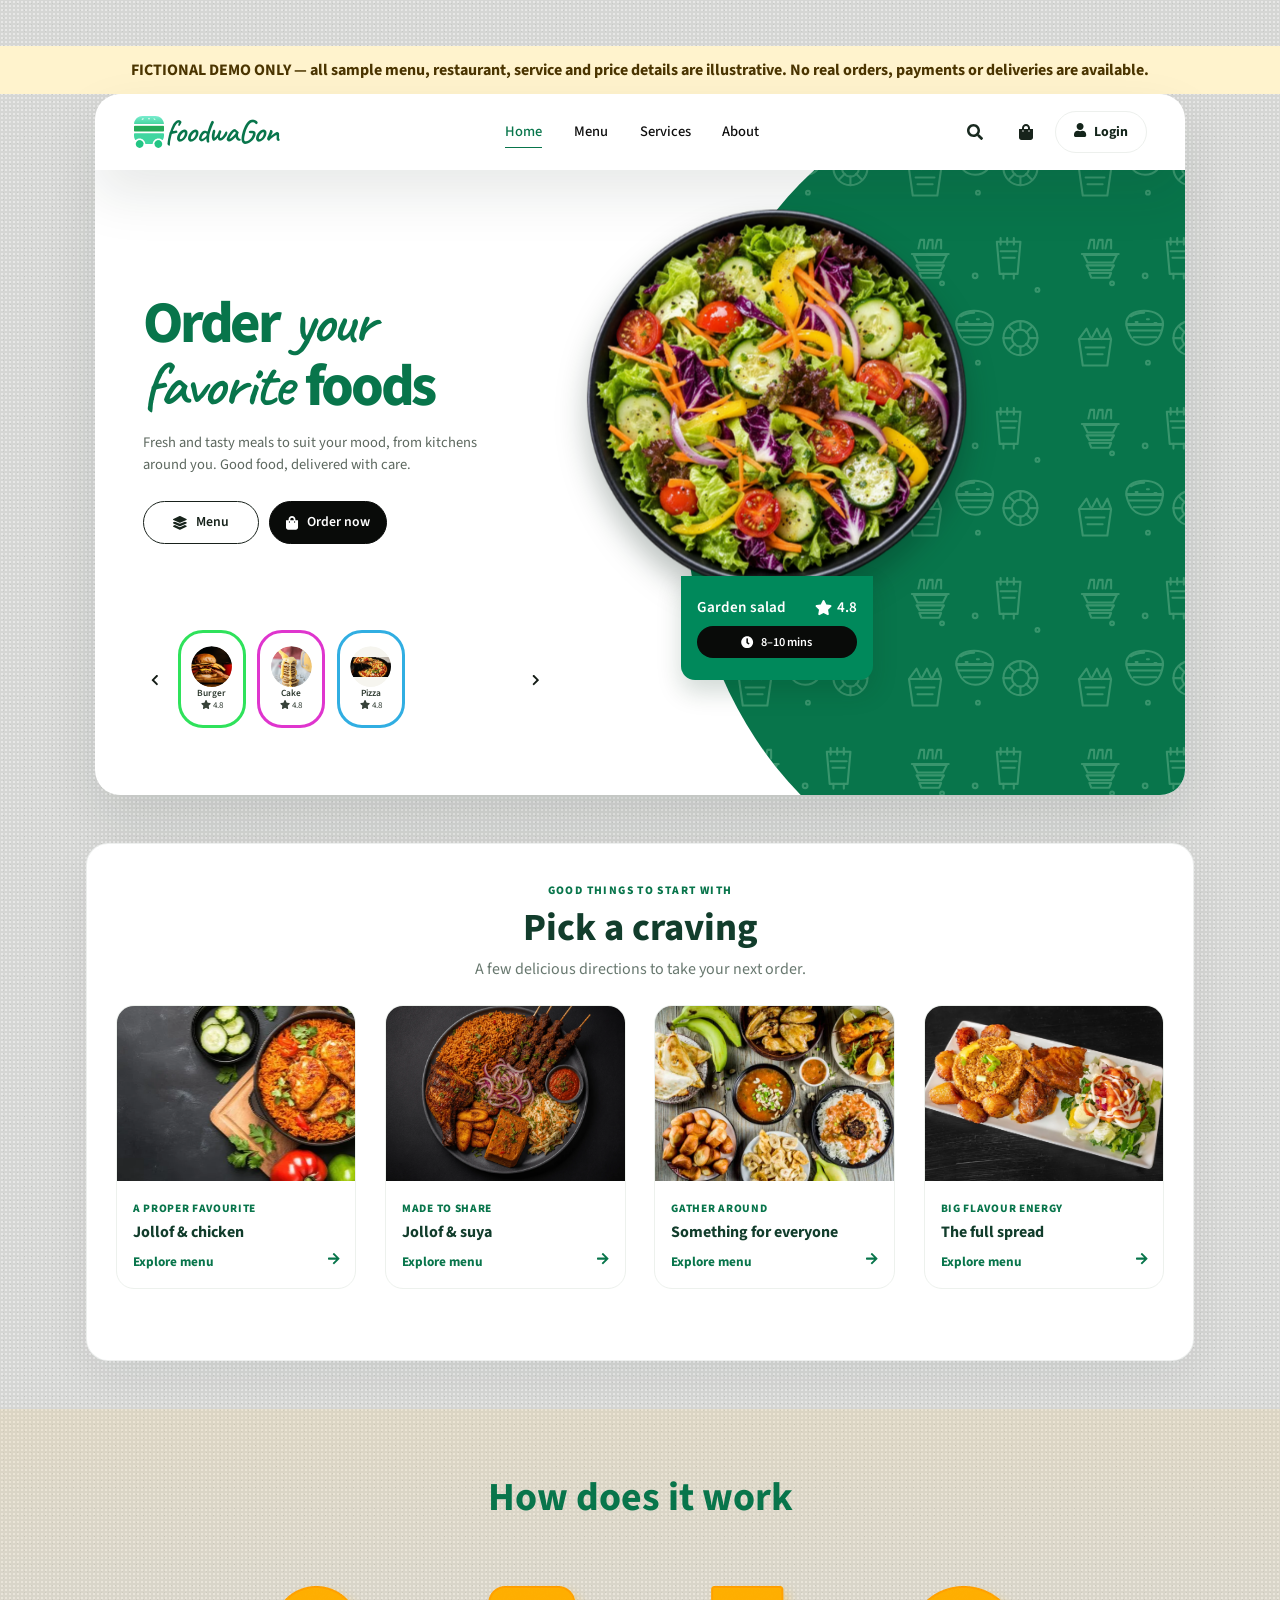
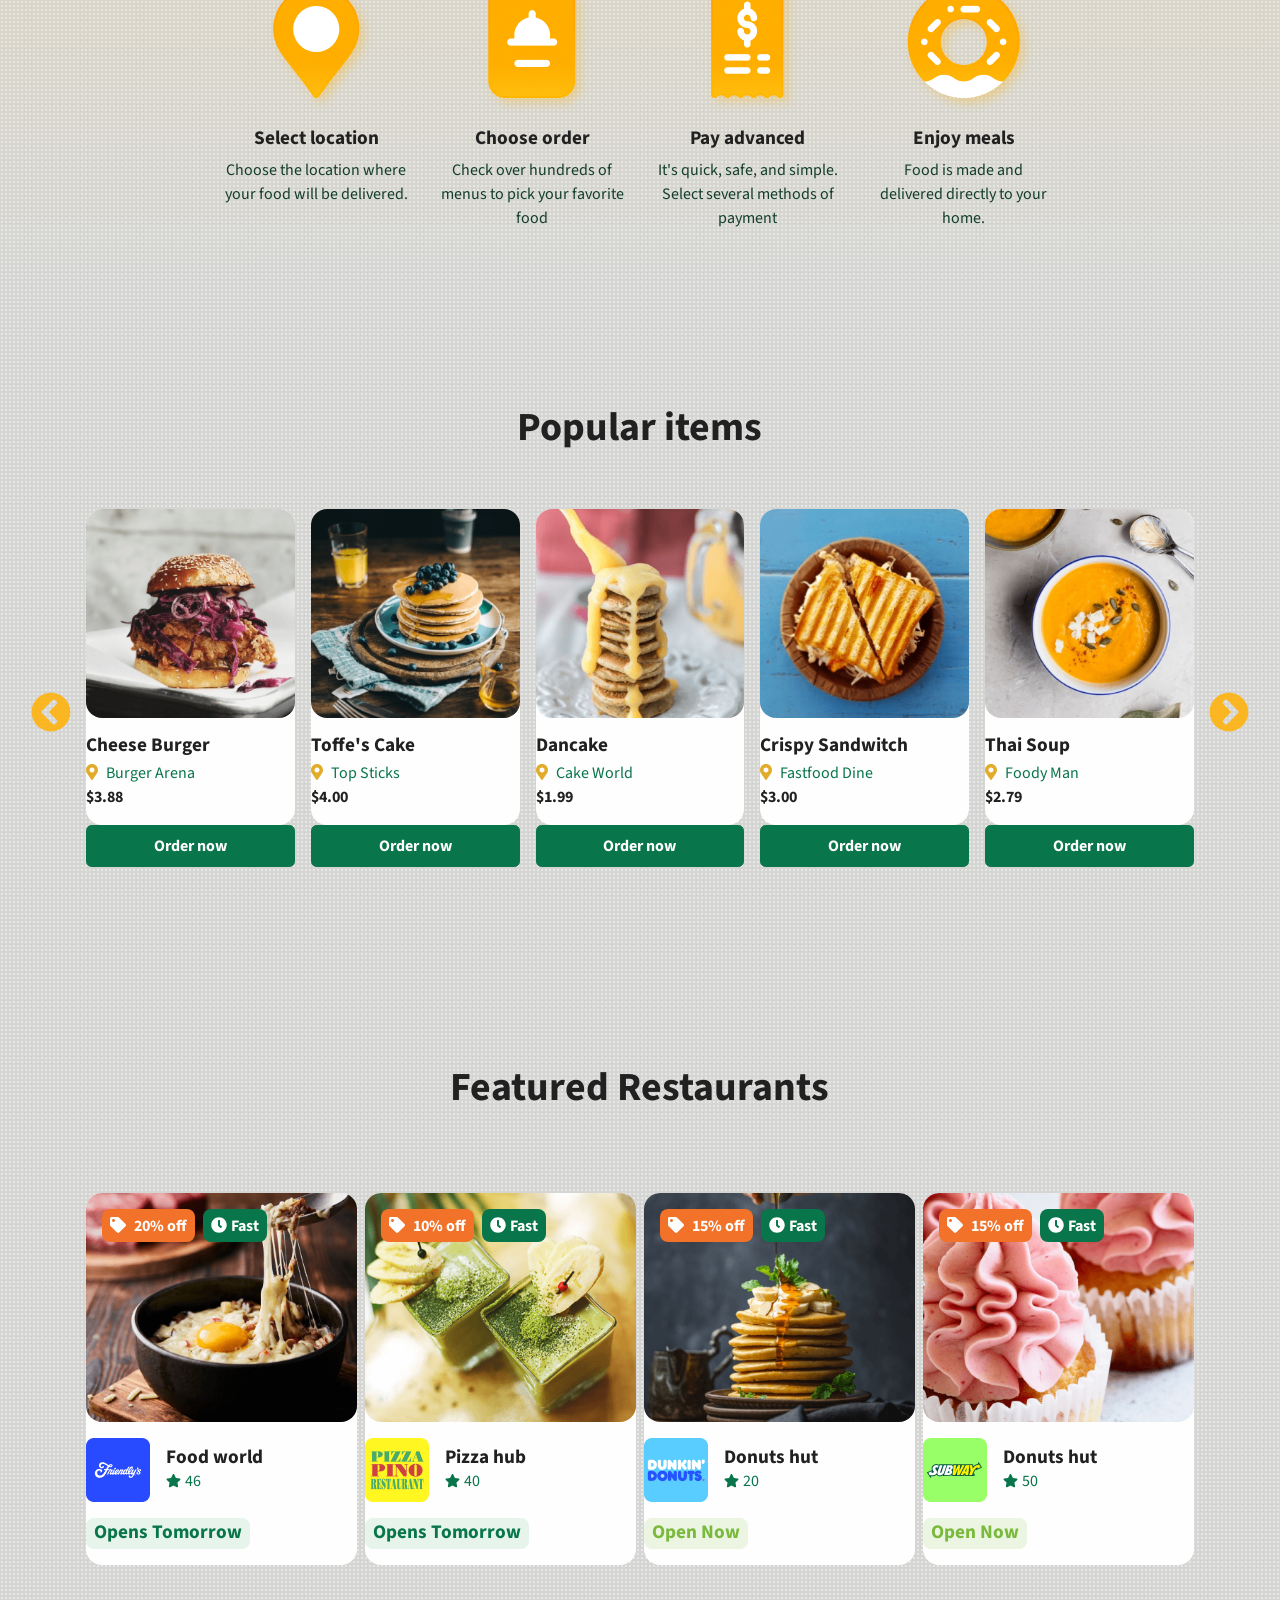
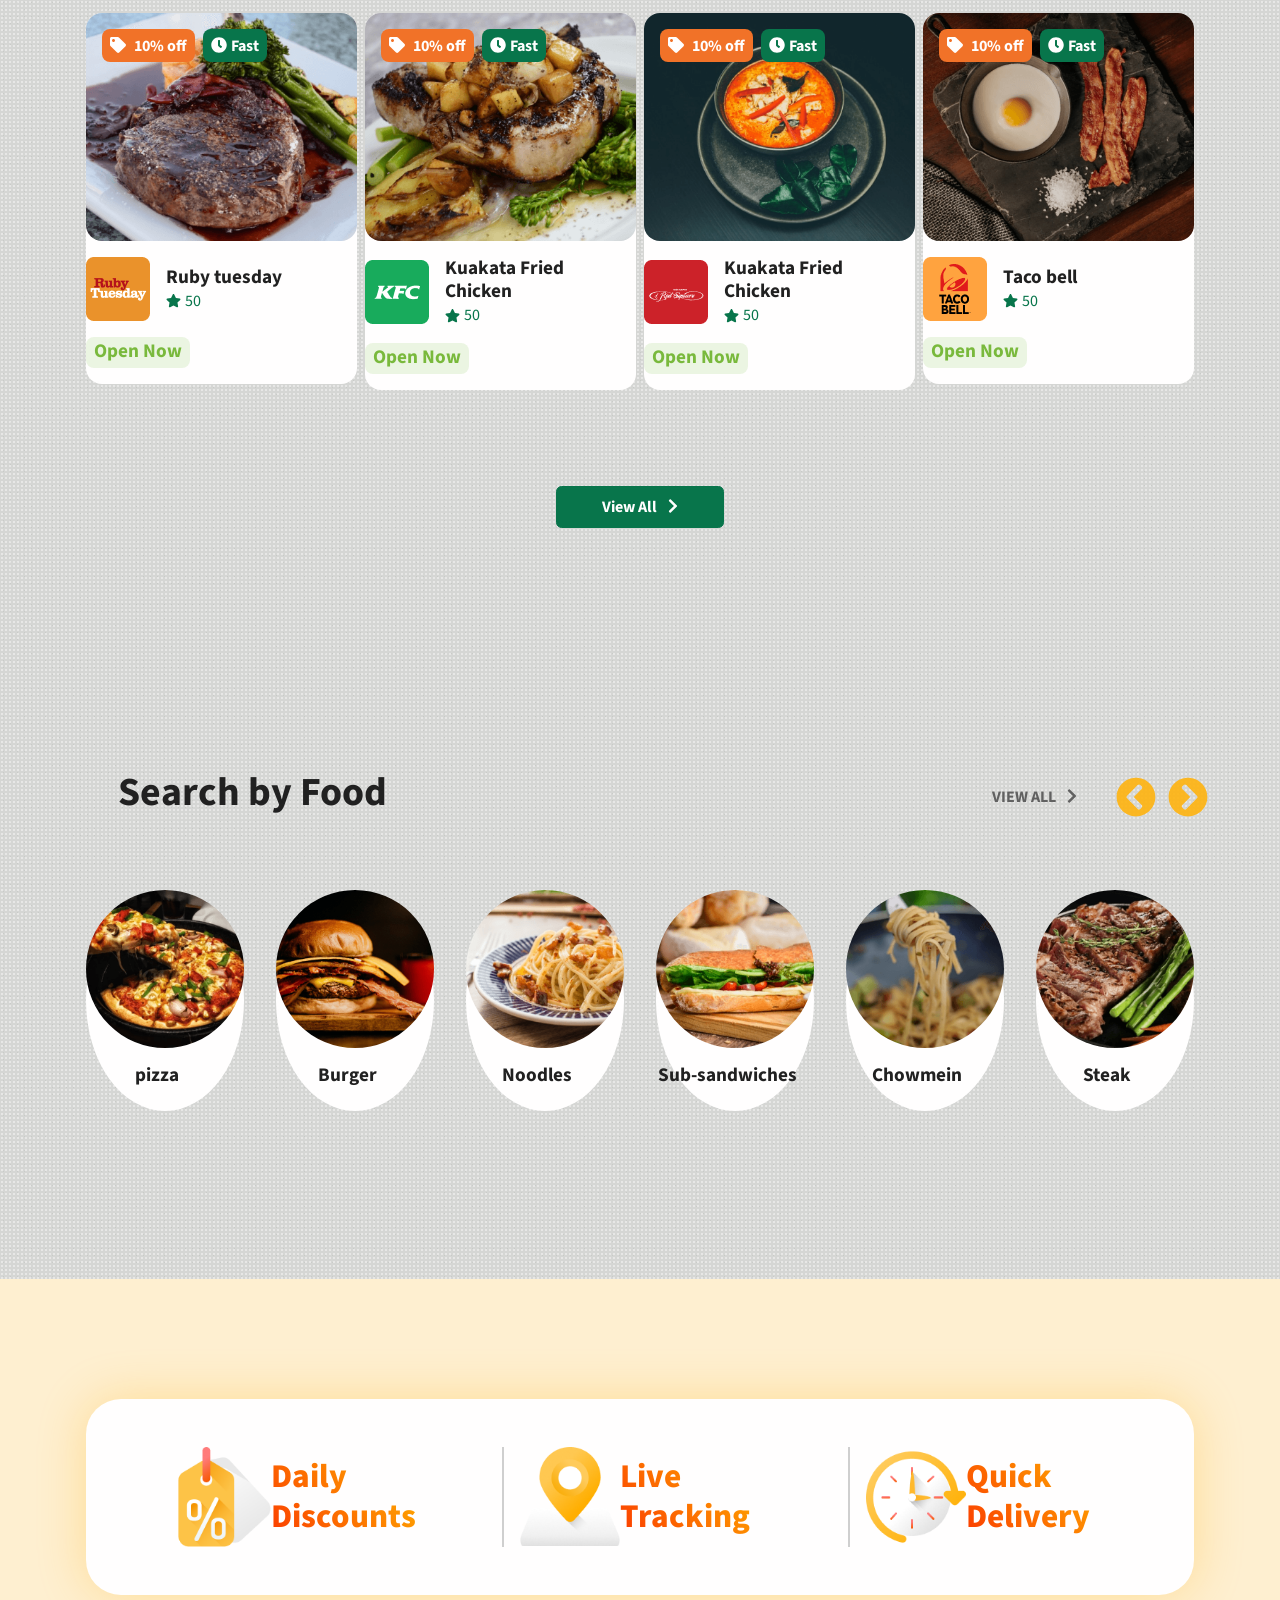
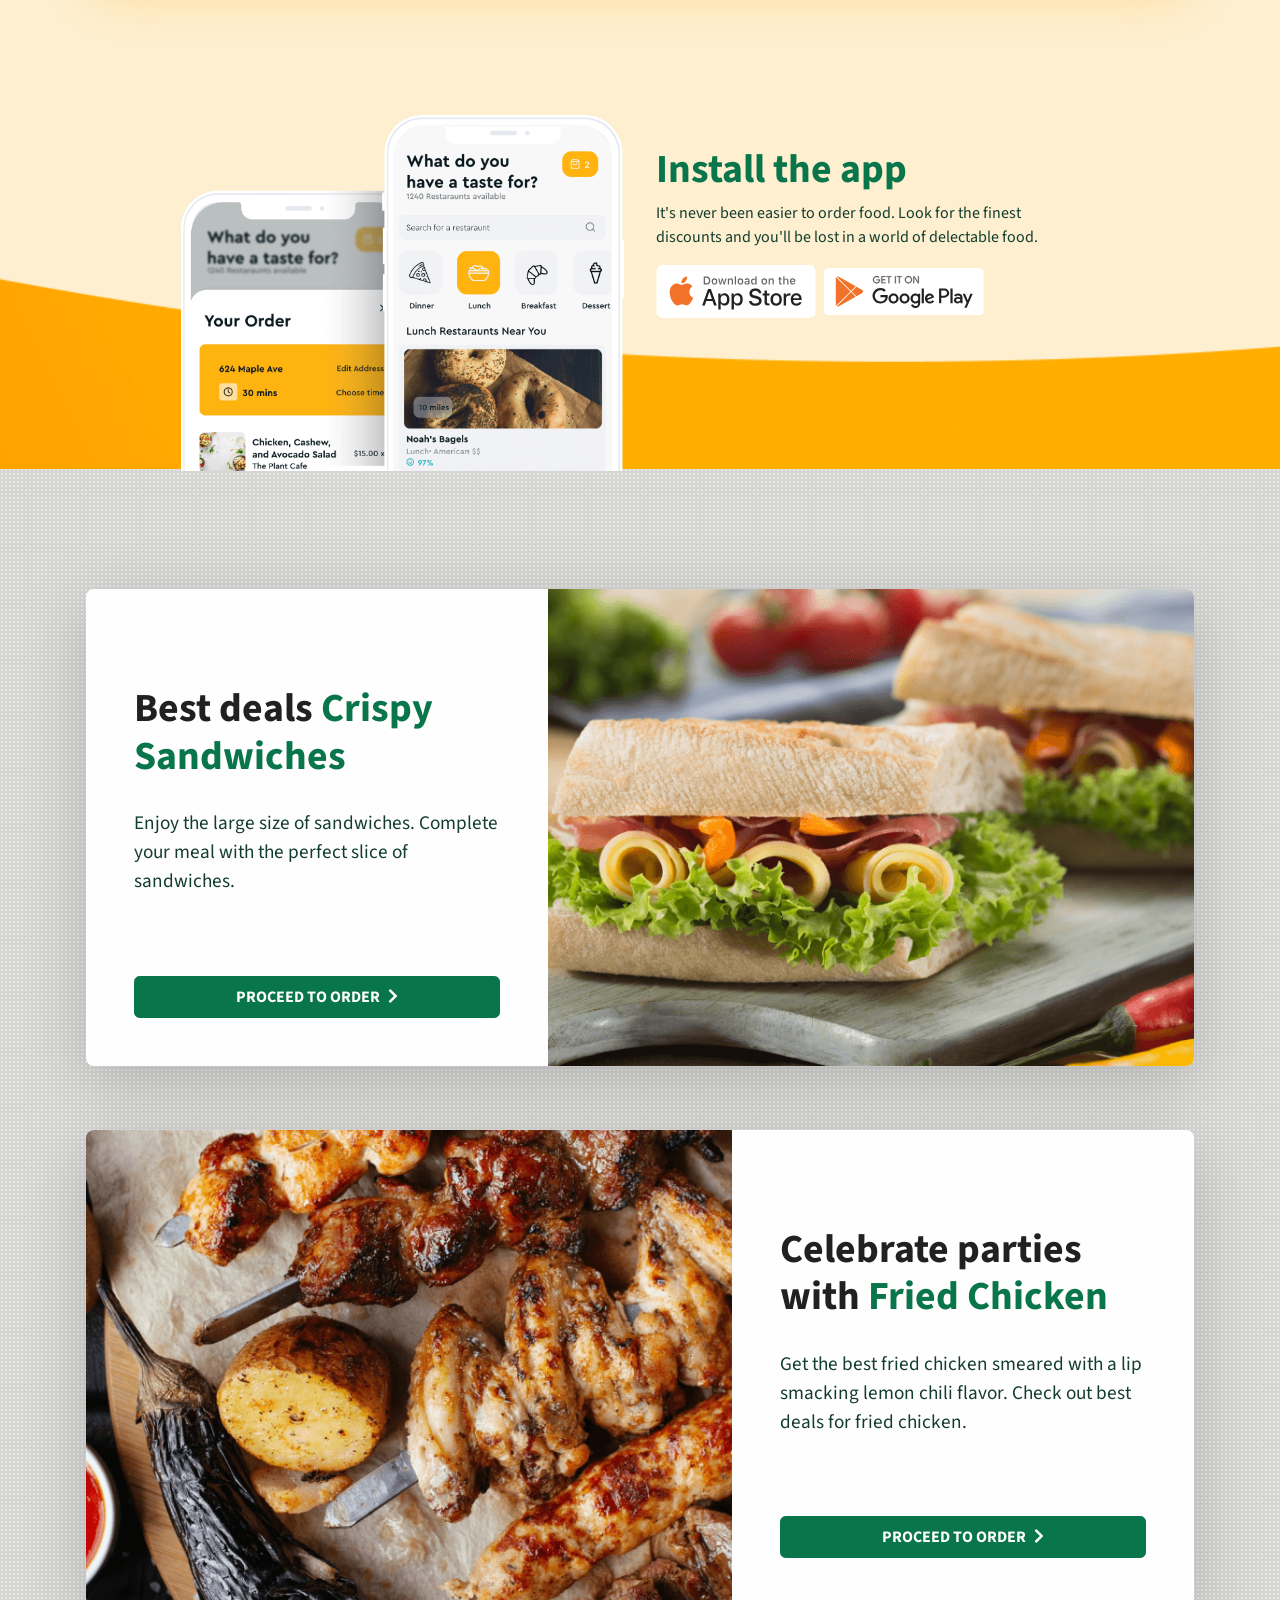
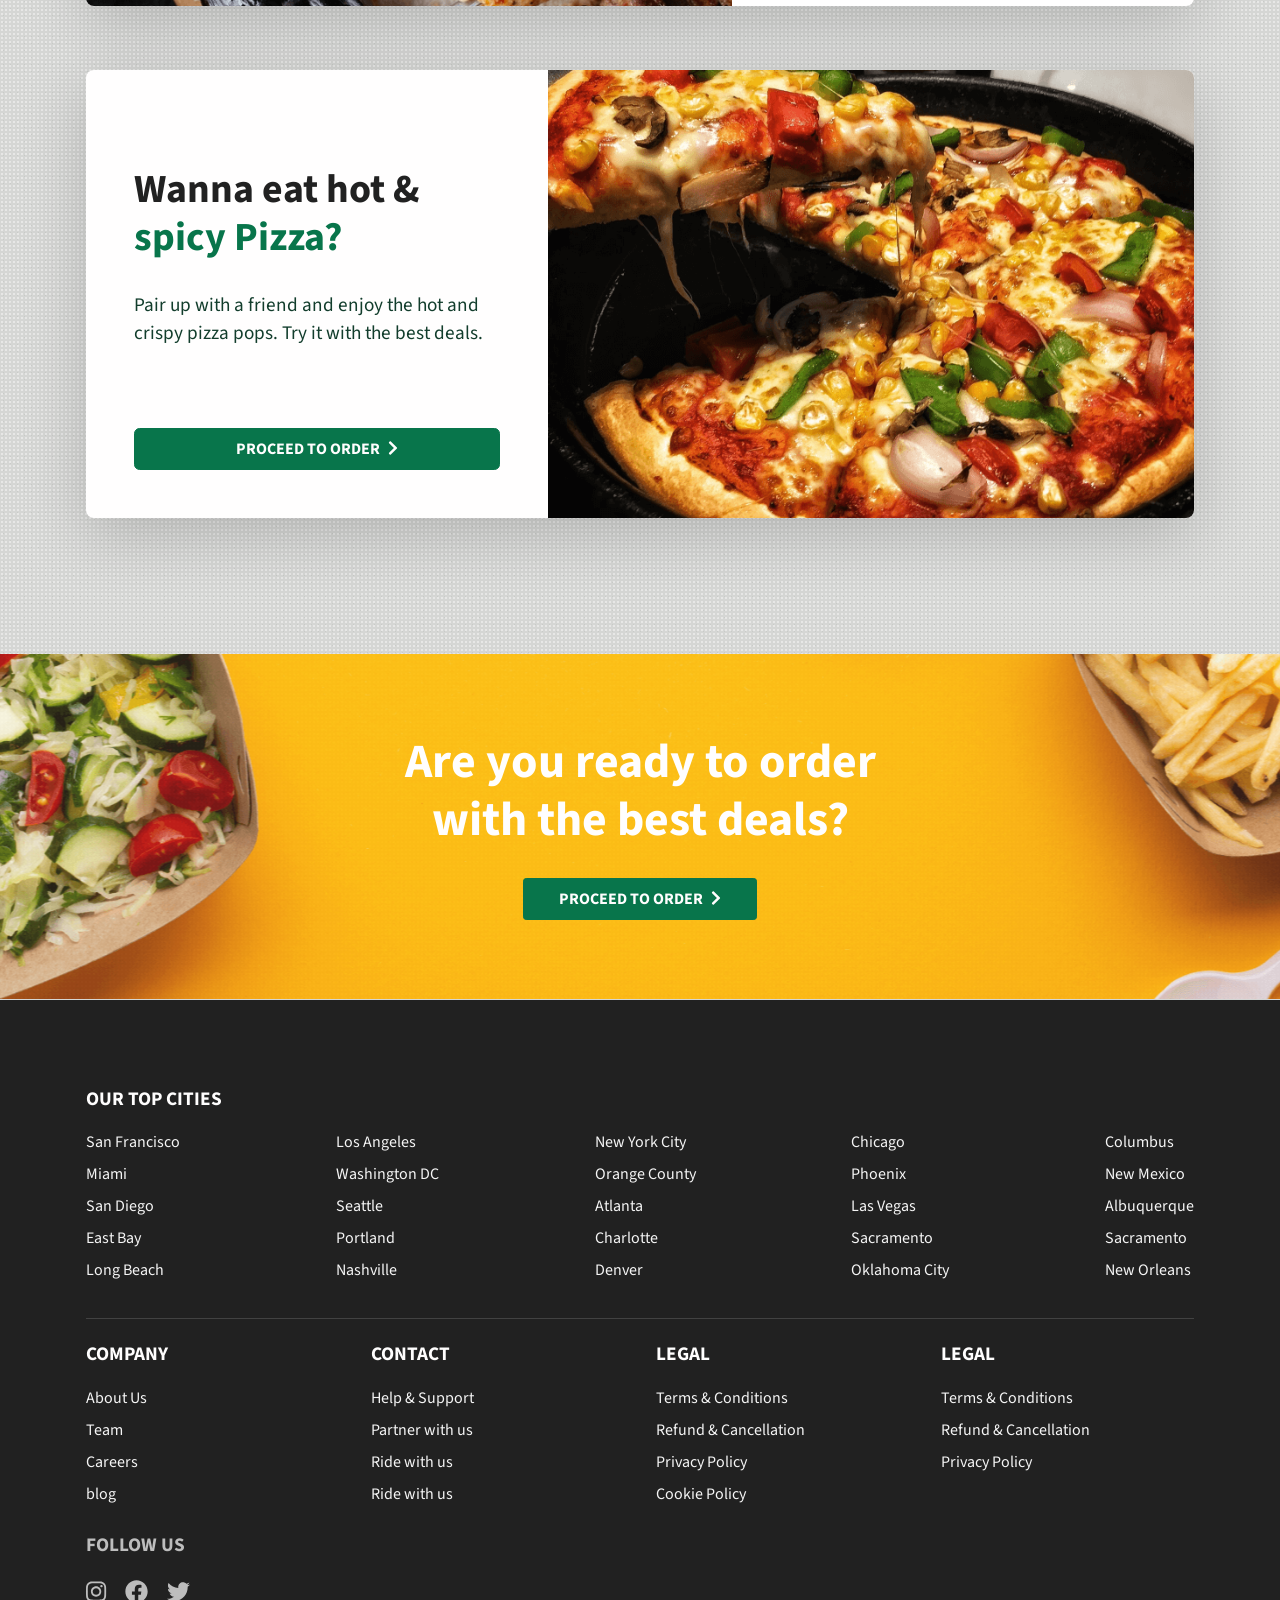
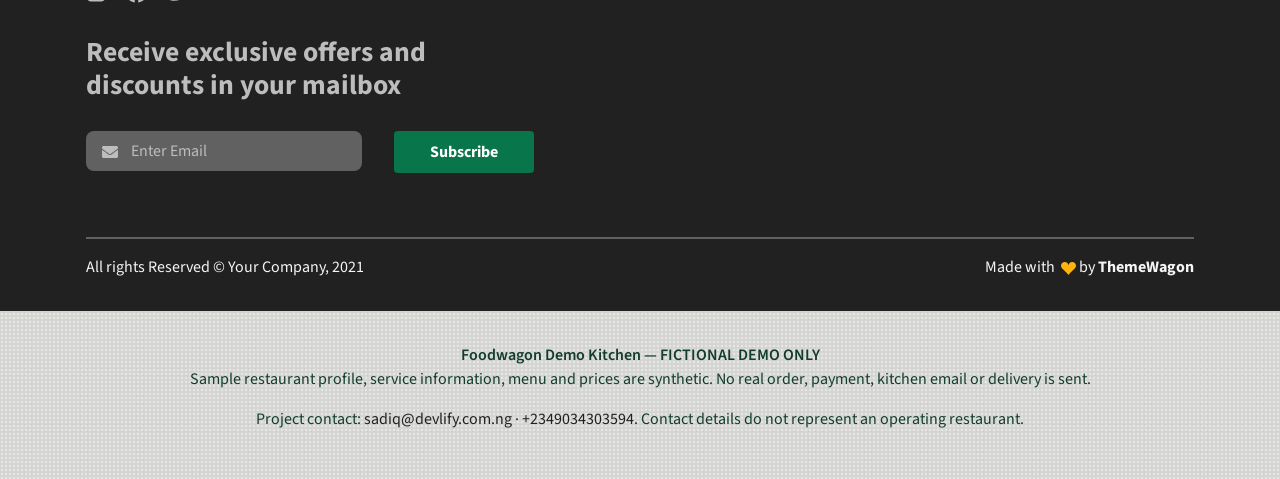
==== commit ab731a03: "Build Foodwagon Django ordering foundation" ====
--- a/public/index.html
+++ b/public/index.html
@@ -1,446 +1,220 @@
 <!DOCTYPE html>
 <html lang="en-US" dir="ltr">
   <head>
-    <meta charset="utf-8" />
-    <meta http-equiv="X-UA-Compatible" content="IE=edge" />
-    <meta name="viewport" content="width=device-width, initial-scale=1" />
+    <meta charset="utf-8">
+    <meta http-equiv="X-UA-Compatible" content="IE=edge">
+    <meta name="viewport" content="width=device-width, initial-scale=1">
+
 
     <!-- ===============================================-->
     <!--    Document Title-->
     <!-- ===============================================-->
-    <title>
-      Primus Foodwagon | Responsive, Ecommerce &amp; Business Template
-    </title>
+    <title>Foodwagon | Good food, right on time</title>
+
 
     <!-- ===============================================-->
     <!--    Favicons-->
     <!-- ===============================================-->
-    <link
-      rel="apple-touch-icon"
-      sizes="180x180"
-      href="assets/img/favicons/apple-touch-icon.png"
-    />
-    <link
-      rel="icon"
-      type="image/png"
-      sizes="32x32"
-      href="assets/img/favicons/favicon-32x32.png"/>
-    <link
-      rel="icon"
-      type="image/png"
-      sizes="16x16"
-      href="assets/img/favicons/favicon-16x16.png"
-    />
-    <link
-      rel="shortcut icon"
-      type="image/x-icon"
-      href="assets/img/favicons/favicon.ico"
-    />
-    <link rel="manifest" href="assets/img/favicons/manifest.json" />
-    <meta
-      name="msapplication-TileImage"
-      content="assets/img/favicons/mstile-150x150.png"
-    />
-    <meta name="theme-color" content="#ffffff" />
+    <link rel="apple-touch-icon" sizes="180x180" href="assets/img/favicons/apple-touch-icon.png">
+    <link rel="icon" type="image/png" sizes="32x32" href="assets/img/favicons/favicon-32x32.png">
+    <link rel="icon" type="image/png" sizes="16x16" href="assets/img/favicons/favicon-16x16.png">
+    <link rel="shortcut icon" type="image/x-icon" href="assets/img/favicons/favicon.ico">
+    <link rel="manifest" href="assets/img/favicons/manifest.json">
+    <meta name="msapplication-TileImage" content="assets/img/favicons/mstile-150x150.png">
+    <meta name="theme-color" content="#ffffff">
+
 
     <!-- ===============================================-->
     <!--    Stylesheets-->
     <!-- ===============================================-->
-    <link href="assets/css/theme.css" rel="stylesheet" />
+    <link href="assets/css/theme.css" rel="stylesheet"/>
+
+    <link href="assets/css/foodwagon-refresh.css" rel="stylesheet">
   </head>
 
+
   <body>
+
     <!-- ===============================================-->
     <!--    Main Content-->
     <!-- ===============================================-->
     <main class="main" id="top">
-      <nav
-        class="navbar navbar-expand-lg navbar-light bg-light fixed-top"
-        data-navbar-on-scroll="data-navbar-on-scroll"
-      >
+      <div role="note" aria-label="Demo notice" style="background:#fff3cd;color:#4b3500;text-align:center;padding:12px 18px;font-weight:700">FICTIONAL DEMO ONLY — all sample menu, restaurant, service and price details are illustrative. No real orders, payments or deliveries are available.</div>
+      <nav class="navbar navbar-expand-lg navbar-light bg-light" data-navbar-on-scroll="data-navbar-on-scroll">
+        <div class="container"><a class="navbar-brand d-inline-flex" href="index.html" aria-label="Foodwagon home"><img class="d-inline-block" src="assets/img/gallery/logo.svg" alt=""/><span class="foodwagon-wordmark">foodwaGon</span></a>
+          <button class="navbar-toggler" type="button" data-bs-toggle="collapse" data-bs-target="#navbarSupportedContent" aria-controls="navbarSupportedContent" aria-expanded="false" aria-label="Toggle navigation"><span class="navbar-toggler-icon"></span></button>
+          <div class="collapse navbar-collapse" id="navbarSupportedContent">
+            <ul class="navbar-nav foodwagon-nav-links mx-lg-auto">
+              <li class="nav-item"><a class="nav-link active" href="#home">Home</a></li>
+              <li class="nav-item"><a class="nav-link" href="#carouselPopularItems">Menu</a></li>
+              <li class="nav-item"><a class="nav-link" href="#how-it-works">Services</a></li>
+              <li class="nav-item"><a class="nav-link" href="#site-footer">About</a></li>
+            </ul>
+            <div class="foodwagon-nav-actions">
+              <form class="foodwagon-nav-search" role="search">
+                <div class="input-group-icon pe-2"><i class="fas fa-search input-box-icon" aria-hidden="true"></i>
+                  <input class="form-control border-0 input-box bg-100" type="search" placeholder="Search food" aria-label="Search food"/>
+                </div>
+              </form>
+              <button class="foodwagon-cart-link" type="button" data-bs-toggle="modal" data-bs-target="#orderModal" aria-label="Start an order"><i class="fas fa-shopping-bag" aria-hidden="true"></i></button>
+              <button class="btn foodwagon-login" type="button"><i class="fas fa-user me-2" aria-hidden="true"></i>Login</button>
+            </div>
+          </div>
+        </div>
+      </nav>
+      <section class="food-hero" id="home" aria-labelledby="foodwagon-hero-title">
+        <div class="food-hero__doodles" aria-hidden="true"></div>
+        <div class="food-hero__layout">
+          <div class="food-hero__copy">
+            <h1 id="foodwagon-hero-title">Order<span class="food-hero__script"> your</span><br/><span class="food-hero__script">favorite</span><span class="food-hero__headline-last">foods</span></h1>
+            <p class="food-hero__intro">Fresh and tasty meals to suit your mood, from kitchens around you. Good food, delivered with care.</p>
+            <div class="food-hero__actions"><a class="btn food-hero__menu-btn" href="#carouselPopularItems"><i class="fas fa-layer-group" aria-hidden="true"></i>Menu</a>
+              <button class="btn food-hero__order-btn" type="button" data-bs-toggle="modal" data-bs-target="#orderModal"><i class="fas fa-shopping-bag" aria-hidden="true"></i>Order now</button>
+            </div>
+            <div class="food-category-area">
+              <div class="food-category-carousel">
+                <button class="food-category-arrow" type="button" data-category-scroll="-1" aria-label="Scroll to previous categories"><i class="fas fa-chevron-left" aria-hidden="true"></i></button>
+                <div class="food-category-track"><a class="food-category-card food-category-card--burger" href="#carouselPopularItems" aria-label="Explore burger favourites"><img src="assets/img/gallery/burger.png" alt="" loading="lazy"/><span>Burger</span><small><i class="fas fa-star" aria-hidden="true"></i> 4.8</small></a><a class="food-category-card food-category-card--cake" href="#carouselPopularItems" aria-label="Explore cake favourites"><img src="assets/img/gallery/dancake.png" alt="" loading="lazy"/><span>Cake</span><small><i class="fas fa-star" aria-hidden="true"></i> 4.8</small></a><a class="food-category-card food-category-card--pizza" href="#carouselPopularItems" aria-label="Explore pizza favourites"><img src="assets/img/gallery/pizza.png" alt="" loading="lazy"/><span>Pizza</span><small><i class="fas fa-star" aria-hidden="true"></i> 4.8</small></a></div>
+                <button class="food-category-arrow" type="button" data-category-scroll="1" aria-label="Scroll to next categories"><i class="fas fa-chevron-right" aria-hidden="true"></i></button>
+              </div>
+            </div>
+          </div>
+          <div class="food-hero__visual"><img class="food-hero__salad" data-hero-image="data-hero-image" src="assets/img/refresh/salad-bowl.webp" alt="Overhead bowl of fresh garden salad"/>
+            <div class="food-dish-card" data-dish-card="data-dish-card">
+              <div class="food-dish-card__top"><strong>Garden salad</strong><span class="food-dish-card__rating"><i class="fas fa-star" aria-hidden="true"></i> 4.8</span></div>
+              <div class="food-dish-card__time"><i class="fas fa-clock" aria-hidden="true"></i> 8–10 mins</div>
+            </div>
+          </div>
+        </div>
+      </section>
+      <div class="modal fade" id="orderModal" tabindex="-1" aria-labelledby="orderModalTitle" aria-hidden="true">
+        <div class="modal-dialog modal-dialog-centered">
+          <div class="modal-content food-order-modal">
+            <div class="modal-header">
+              <div>
+                <p class="food-section-kicker mb-1">Start your order</p>
+                <h2 class="modal-title" id="orderModalTitle">Find food near you</h2>
+              </div>
+              <button class="btn-close" type="button" data-bs-dismiss="modal" aria-label="Close"></button>
+            </div>
+            <div class="modal-body">
+              <nav aria-label="Choose delivery or pickup">
+                <div class="nav nav-tabs food-order-tabs" id="nav-tab" role="tablist">
+                  <button class="nav-link active" id="nav-home-tab" data-bs-toggle="tab" data-bs-target="#nav-home" type="button" role="tab" aria-controls="nav-home" aria-selected="true"><i class="fas fa-motorcycle me-2" aria-hidden="true"></i>Delivery</button>
+                  <button class="nav-link" id="nav-profile-tab" data-bs-toggle="tab" data-bs-target="#nav-profile" type="button" role="tab" aria-controls="nav-profile" aria-selected="false"><i class="fas fa-shopping-bag me-2" aria-hidden="true"></i>Pickup</button>
+                </div>
+              </nav>
+              <div class="tab-content food-order-content" id="nav-tabContent">
+                <div class="tab-pane fade show active" id="nav-home" role="tabpanel" aria-labelledby="nav-home-tab">
+                  <form class="row gx-2 gy-2 align-items-center">
+                    <div class="col">
+                      <div class="input-group-icon"><i class="fas fa-map-marker-alt text-primary input-box-icon" aria-hidden="true"></i>
+                        <label class="visually-hidden" for="inputDelivery">Delivery address</label>
+                        <input class="form-control input-box form-foodwagon-control" id="inputDelivery" type="text" placeholder="Enter your delivery address" autocomplete="street-address"/>
+                      </div>
+                    </div>
+                    <div class="d-grid col-sm-auto">
+                      <button class="btn btn-danger food-order-submit" type="submit">Find food</button>
+                    </div>
+                  </form>
+                </div>
+                <div class="tab-pane fade" id="nav-profile" role="tabpanel" aria-labelledby="nav-profile-tab">
+                  <form class="row gx-2 gy-2 align-items-center">
+                    <div class="col">
+                      <div class="input-group-icon"><i class="fas fa-map-marker-alt text-primary input-box-icon" aria-hidden="true"></i>
+                        <label class="visually-hidden" for="inputPickup">Pickup location</label>
+                        <input class="form-control input-box form-foodwagon-control" id="inputPickup" type="text" placeholder="Enter a pickup location" autocomplete="street-address"/>
+                      </div>
+                    </div>
+                    <div class="d-grid col-sm-auto">
+                      <button class="btn btn-danger food-order-submit" type="submit">Find food</button>
+                    </div>
+                  </form>
+                </div>
+              </div>
+            </div>
+          </div>
+        </div>
+      </div>
+
+
+      <!-- ============================================-->
+      <!-- <section> begin ============================-->
+      <section class="py-5">
+
         <div class="container">
-          <a class="navbar-brand d-inline-flex" href="index.html"
-            ><img
-              class="d-inline-block"
-              src="assets/img/gallery/logo.svg"
-              alt="logo"
-            /><span class="text-1000 fs-3 fw-bold ms-2 text-gradient"
-              >Primus-foodwaGon</span
-            ></a
-          >
-          <button
-            class="navbar-toggler"
-            type="button"
-            data-bs-toggle="collapse"
-            data-bs-target="#navbarSupportedContent"
-            aria-controls="navbarSupportedContent"
-            aria-expanded="false"
-            aria-label="Toggle navigation"
-          >
-            <span class="navbar-toggler-icon"> </span>
-          </button>
-          <div
-            class="collapse navbar-collapse border-top border-lg-0 my-2 mt-lg-0"
-            id="navbarSupportedContent"
-          >
-            <div class="mx-auto pt-5 pt-lg-0 d-block d-lg-none d-xl-block">
-              <p class="mb-0 fw-bold text-lg-center">
-                Deliver to:
-                <i class="fas fa-map-marker-alt text-warning mx-2"></i
-                ><span class="fw-normal">Current Location </span
-                ><span>Tundu Wada Area,Gusau</span>
-              </p>
-            </div>
-            <form class="d-flex mt-4 mt-lg-0 ms-lg-auto ms-xl-0">
-              <div class="input-group-icon pe-2">
-                <i class="fas fa-search input-box-icon text-primary"></i>
-                <input
-                  class="form-control border-0 input-box bg-100"
-                  type="search"
-                  placeholder="Search Food"
-                  aria-label="Search"
-                />
-              </div>
-              <button
-                class="btn btn-white shadow-warning text-warning"
-                type="submit"
-              >
-                <i class="fas fa-user me-2"></i>Login
-              </button>
-            </form>
-          </div>
-        </div>
-      </nav>
-      <section class="py-5 overflow-hidden bg-primary" id="home">
-        <div class="container">
-          <div class="row flex-center">
-            <div class="col-md-5 col-lg-6 order-0 order-md-1 mt-8 mt-md-0">
-              <a class="img-landing-banner" href="#!"
-                ><img
-                  class="img-fluid"
-                  src="assets/img/gallery/hero-header.png"
-                  alt="hero-header"
-              /></a>
-            </div>
-            <div class="col-md-7 col-lg-6 py-8 text-md-start text-center">
-              <h1 class="display-1 fs-md-5 fs-lg-6 fs-xl-8 text-light">
-                Are you starving?
-              </h1>
-              <h1 class="text-800 mb-5 fs-4">
-                Within a few clicks, find meals that<br
-                  class="d-none d-xxl-block"
-                />are accessible near you
-              </h1>
-              <div class="card w-xxl-75">
-                <div class="card-body">
-                  <nav>
-                    <div class="nav nav-tabs" id="nav-tab" role="tablist">
-                      <button
-                        class="nav-link active mb-3"
-                        id="nav-home-tab"
-                        data-bs-toggle="tab"
-                        data-bs-target="#nav-home"
-                        type="button"
-                        role="tab"
-                        aria-controls="nav-home"
-                        aria-selected="true"
-                      >
-                        <i class="fas fa-motorcycle me-2"></i>Delivery
-                      </button>
-                      <button
-                        class="nav-link mb-3"
-                        id="nav-profile-tab"
-                        data-bs-toggle="tab"
-                        data-bs-target="#nav-profile"
-                        type="button"
-                        role="tab"
-                        aria-controls="nav-profile"
-                        aria-selected="false"
-                      >
-                        <i class="fas fa-shopping-bag me-2"></i>Pickup
-                      </button>
-                    </div>
-                  </nav>
-                  <div class="tab-content mt-3" id="nav-tabContent">
-                    <div
-                      class="tab-pane fade show active"
-                      id="nav-home"
-                      role="tabpanel"
-                      aria-labelledby="nav-home-tab"
-                    >
-                      <form class="row gx-2 gy-2 align-items-center">
-                        <div class="col">
-                          <div class="input-group-icon">
-                            <i
-                              class="fas fa-map-marker-alt text-danger input-box-icon"
-                            ></i>
-                            <label class="visually-hidden" for="inputDelivery"
-                              >Address</label
-                            >
-                            <input
-                              class="form-control input-box form-foodwagon-control"
-                              id="inputDelivery"
-                              type="text"
-                              placeholder="Enter Your Address"
-                            />
-                          </div>
-                        </div>
-                        <div class="d-grid gap-3 col-sm-auto">
-                          <button class="btn btn-danger" type="submit">
-                            Find Food
-                          </button>
-                        </div>
-                      </form>
-                    </div>
-                    <div
-                      class="tab-pane fade"
-                      id="nav-profile"
-                      role="tabpanel"
-                      aria-labelledby="nav-profile-tab"
-                    >
-                      <form class="row gx-4 gy-2 align-items-center">
-                        <div class="col">
-                          <div class="input-group-icon">
-                            <i
-                              class="fas fa-map-marker-alt text-danger input-box-icon"
-                            ></i>
-                            <label class="visually-hidden" for="inputPickup"
-                              >Address</label
-                            >
-                            <input
-                              class="form-control input-box form-foodwagon-control"
-                              id="inputPickup"
-                              type="text"
-                              placeholder="Enter Your Address"
-                            />
-                          </div>
-                        </div>
-                        <div class="d-grid gap-3 col-sm-auto">
-                          <button class="btn btn-danger" type="submit">
-                            Find Food
-                          </button>
-                        </div>
-                      </form>
-                    </div>
-                  </div>
-                </div>
-              </div>
-            </div>
-          </div>
-        </div>
-      </section>
-
-      <!-- ============================================-->
-      <!-- <section> begin ============================-->
-      <section class="py-0">
-        <div class="container">
-          <div class="row h-100 gx-2 mt-7">
-            <div class="col-sm-6 col-lg-3 mb-3 mb-md-0 h-100 pb-4">
-              <div class="card card-span h-100">
-                <div class="position-relative">
-                  <img
-                    class="img-fluid rounded-3 w-100"
-                    src="assets/img/gallery/discount-item-1.png"
-                    alt="..."
-                  />
-                  <div class="card-actions">
-                    <div class="badge badge-foodwagon bg-primary p-4">
-                      <div class="d-flex flex-between-center">
-                        <div class="text-white fs-7">15</div>
-                        <div class="d-block text-white fs-2">
-                          % <br />
-                          <div class="fw-normal fs-1 mt-2">Off</div>
-                        </div>
-                      </div>
-                    </div>
-                  </div>
-                </div>
-                <div class="card-body px-0">
-                  <h5 class="fw-bold text-1000 text-truncate">
-                    Flat Hill Slingback
-                  </h5>
-                  <span class="badge bg-soft-danger py-2 px-3"
-                    ><span class="fs-1 text-danger"
-                      >6 days Remaining</span
-                    ></span
-                  >
-                </div>
-                <a class="stretched-link" href="#"></a>
-              </div>
-            </div>
-            <div class="col-sm-6 col-lg-3 mb-3 mb-md-0 h-100 pb-4">
-              <div class="card card-span h-100">
-                <div class="position-relative">
-                  <img
-                    class="img-fluid rounded-3 w-100"
-                    src="assets/img/gallery/discount-item-2.png"
-                    alt="..."
-                  />
-                  <div class="card-actions">
-                    <div class="badge badge-foodwagon bg-primary p-4">
-                      <div class="d-flex flex-between-center">
-                        <div class="text-white fs-7">10</div>
-                        <div class="d-block text-white fs-2">
-                          % <br />
-                          <div class="fw-normal fs-1 mt-2">Off</div>
-                        </div>
-                      </div>
-                    </div>
-                  </div>
-                </div>
-                <div class="card-body px-0">
-                  <h5 class="fw-bold text-1000 text-truncate">
-                    Ocean Blue Ring
-                  </h5>
-                  <span class="badge bg-soft-danger py-2 px-3"
-                    ><span class="fs-1 text-danger"
-                      >6 days Remaining</span
-                    ></span
-                  >
-                </div>
-                <a class="stretched-link" href="#"></a>
-              </div>
-            </div>
-            <div class="col-sm-6 col-lg-3 mb-3 mb-md-0 h-100 pb-4">
-              <div class="card card-span h-100">
-                <div class="position-relative">
-                  <img
-                    class="img-fluid rounded-3 w-100"
-                    src="assets/img/gallery/discount-item-3.png"
-                    alt="..."
-                  />
-                  <div class="card-actions">
-                    <div class="badge badge-foodwagon bg-primary p-4">
-                      <div class="d-flex flex-between-center">
-                        <div class="text-white fs-7">25</div>
-                        <div class="d-block text-white fs-2">
-                          % <br />
-                          <div class="fw-normal fs-1 mt-2">Off</div>
-                        </div>
-                      </div>
-                    </div>
-                  </div>
-                </div>
-                <div class="card-body px-0">
-                  <h5 class="fw-bold text-1000 text-truncate">
-                    Brown Leathered Wallet
-                  </h5>
-                  <span class="badge bg-soft-danger py-2 px-3"
-                    ><span class="fs-1 text-danger"
-                      >6 days Remaining</span
-                    ></span
-                  >
-                </div>
-                <a class="stretched-link" href="#"></a>
-              </div>
-            </div>
-            <div class="col-sm-6 col-lg-3 mb-3 mb-md-0 h-100 pb-4">
-              <div class="card card-span h-100">
-                <div class="position-relative">
-                  <img
-                    class="img-fluid rounded-3 w-100"
-                    src="assets/img/gallery/discount-item-4.png"
-                    alt="..."
-                  />
-                  <div class="card-actions">
-                    <div class="badge badge-foodwagon bg-primary p-4">
-                      <div class="d-flex flex-between-center">
-                        <div class="text-white fs-7">20</div>
-                        <div class="d-block text-white fs-2">
-                          % <br />
-                          <div class="fw-normal fs-1 mt-2">Off</div>
-                        </div>
-                      </div>
-                    </div>
-                  </div>
-                </div>
-                <div class="card-body px-0">
-                  <h5 class="fw-bold text-1000 text-truncate">
-                    Silverside Wristwatch
-                  </h5>
-                  <span class="badge bg-soft-danger py-2 px-3"
-                    ><span class="fs-1 text-danger"
-                      >6 days Remaining</span
-                    ></span
-                  >
-                </div>
-                <a class="stretched-link" href="#"></a>
-              </div>
+          <div class="food-picks">
+            <div class="food-picks__heading" data-reveal="data-reveal">
+              <p class="food-section-kicker">Good things to start with</p>
+              <h2>Pick a craving</h2>
+              <p>A few delicious directions to take your next order.</p>
+            </div>
+            <div class="row g-3 g-xl-4">
+              <div class="col-sm-6 col-lg-3 mb-4" data-reveal="data-reveal"><a class="food-pick-card" href="#carouselPopularItems" aria-label="Explore Jollof &amp; chicken in popular items">
+                  <div class="food-pick-card__photo"><img src="assets/img/refresh/jollof-chicken.webp" alt="A pan of jollof rice with chicken and fresh vegetables" loading="lazy"/></div>
+                  <div class="food-pick-card__body"><span class="food-pick-card__tag">A proper favourite</span>
+                    <h3>Jollof &amp; chicken</h3><span class="food-pick-card__link">Explore menu<i class="fas fa-arrow-right" aria-hidden="true"></i></span>
+                  </div></a></div>
+              <div class="col-sm-6 col-lg-3 mb-4" data-reveal="data-reveal"><a class="food-pick-card" href="#carouselPopularItems" aria-label="Explore Jollof &amp; suya in popular items">
+                  <div class="food-pick-card__photo"><img src="assets/img/refresh/hero-platter.webp" alt="A Nigerian sharing platter with rice, suya, plantain and sides" loading="lazy"/></div>
+                  <div class="food-pick-card__body"><span class="food-pick-card__tag">Made to share</span>
+                    <h3>Jollof &amp; suya</h3><span class="food-pick-card__link">Explore menu<i class="fas fa-arrow-right" aria-hidden="true"></i></span>
+                  </div></a></div>
+              <div class="col-sm-6 col-lg-3 mb-4" data-reveal="data-reveal"><a class="food-pick-card" href="#carouselPopularItems" aria-label="Explore Something for everyone in popular items">
+                  <div class="food-pick-card__photo"><img src="assets/img/refresh/table-spread.webp" alt="A colourful spread of rice, stew, snacks and fresh sides" loading="lazy"/></div>
+                  <div class="food-pick-card__body"><span class="food-pick-card__tag">Gather around</span>
+                    <h3>Something for everyone</h3><span class="food-pick-card__link">Explore menu<i class="fas fa-arrow-right" aria-hidden="true"></i></span>
+                  </div></a></div>
+              <div class="col-sm-6 col-lg-3 mb-4" data-reveal="data-reveal"><a class="food-pick-card" href="#carouselPopularItems" aria-label="Explore The full spread in popular items">
+                  <div class="food-pick-card__photo"><img src="assets/img/refresh/family-platter.webp" alt="A generous meal plate with rice, grilled chicken and salad" loading="lazy"/></div>
+                  <div class="food-pick-card__body"><span class="food-pick-card__tag">Big flavour energy</span>
+                    <h3>The full spread</h3><span class="food-pick-card__link">Explore menu<i class="fas fa-arrow-right" aria-hidden="true"></i></span>
+                  </div></a></div>
             </div>
           </div>
         </div>
         <!-- end of .container-->
+
       </section>
       <!-- <section> close ============================-->
       <!-- ============================================-->
+
+
+
 
       <!-- ============================================-->
       <!-- <section> begin ============================-->
       <section class="py-0 bg-primary-gradient">
+
         <div class="container">
-          <div class="row justify-content-center g-0">
+          <div class="row justify-content-center g-0" id="how-it-works">
             <div class="col-xl-9">
               <div class="col-lg-6 text-center mx-auto mb-3 mb-md-5 mt-4">
-                <h5 class="fw-bold text-danger fs-3 fs-lg-5 lh-sm my-6">
-                  How does it work
-                </h5>
+                <h5 class="fw-bold text-danger fs-3 fs-lg-5 lh-sm my-6">How does it work</h5>
               </div>
               <div class="row">
                 <div class="col-sm-6 col-md-3 mb-6">
-                  <div class="text-center">
-                    <img
-                      class="shadow-icon"
-                      src="assets/img/gallery/location.png"
-                      height="112"
-                      alt="..."
-                    />
+                  <div class="text-center"><img class="shadow-icon" src="assets/img/gallery/location.png" height="112" alt="..."/>
                     <h5 class="mt-4 fw-bold">Select location</h5>
-                    <p class="mb-md-0">
-                      Choose the location where your food will be delivered.
-                    </p>
+                    <p class="mb-md-0">Choose the location where your food will be delivered.</p>
                   </div>
                 </div>
                 <div class="col-sm-6 col-md-3 mb-6">
-                  <div class="text-center">
-                    <img
-                      class="shadow-icon"
-                      src="assets/img/gallery/order.png"
-                      height="112"
-                      alt="..."
-                    />
+                  <div class="text-center"><img class="shadow-icon" src="assets/img/gallery/order.png" height="112" alt="..."/>
                     <h5 class="mt-4 fw-bold">Choose order</h5>
-                    <p class="mb-md-0">
-                      Check over hundreds of menus to pick your favorite food
-                    </p>
+                    <p class="mb-md-0">Check over hundreds of menus to pick your favorite food</p>
                   </div>
                 </div>
                 <div class="col-sm-6 col-md-3 mb-6">
-                  <div class="text-center">
-                    <img
-                      class="shadow-icon"
-                      src="assets/img/gallery/pay.png"
-                      height="112"
-                      alt="..."
-                    />
+                  <div class="text-center"><img class="shadow-icon" src="assets/img/gallery/pay.png" height="112" alt="..."/>
                     <h5 class="mt-4 fw-bold">Pay advanced</h5>
-                    <p class="mb-md-0">
-                      It's quick, safe, and simple. Select several methods of
-                      payment
-                    </p>
+                    <p class="mb-md-0">It's quick, safe, and simple. Select several methods of payment</p>
                   </div>
                 </div>
                 <div class="col-sm-6 col-md-3 mb-6">
-                  <div class="text-center">
-                    <img
-                      class="shadow-icon"
-                      src="assets/img/gallery/meals.png"
-                      height="112"
-                      alt="..."
-                    />
+                  <div class="text-center"><img class="shadow-icon" src="assets/img/gallery/meals.png" height="112" alt="..."/>
                     <h5 class="mt-4 fw-bold">Enjoy meals</h5>
-                    <p class="mb-md-0">
-                      Food is made and delivered directly to your home.
-                    </p>
+                    <p class="mb-md-0">Food is made and delivered directly to your home.</p>
                   </div>
                 </div>
               </div>
@@ -448,1109 +222,406 @@
           </div>
         </div>
         <!-- end of .container-->
+
       </section>
       <!-- <section> close ============================-->
       <!-- ============================================-->
+
+
+
 
       <!-- ============================================-->
       <!-- <section> begin ============================-->
       <section class="py-4 overflow-hidden">
+
         <div class="container">
           <div class="row h-100">
             <div class="col-lg-7 mx-auto text-center mt-7 mb-5">
               <h5 class="fw-bold fs-3 fs-lg-5 lh-sm">Popular items</h5>
             </div>
             <div class="col-12">
-              <div
-                class="carousel slide"
-                id="carouselPopularItems"
-                data-bs-touch="false"
-                data-bs-interval="false"
-              >
+              <div class="carousel slide" id="carouselPopularItems" data-bs-touch="false" data-bs-interval="false">
                 <div class="carousel-inner">
                   <div class="carousel-item active" data-bs-interval="10000">
                     <div class="row gx-3 h-100 align-items-center">
                       <div class="col-sm-6 col-md-4 col-xl mb-5 h-100">
-                        <div class="card card-span h-100 rounded-3">
-                          <img
-                            class="img-fluid rounded-3 h-100"
-                            src="assets/img/gallery/cheese-burger.png"
-                            alt="..."
-                          />
-                          <div class="card-body ps-0">
-                            <h5 class="fw-bold text-1000 text-truncate mb-1">
-                              Cheese Burger
-                            </h5>
-                            <div>
-                              <span class="text-warning me-2"
-                                ><i class="fas fa-map-marker-alt"></i></span
-                              ><span class="text-primary">Burger Arena</span>
-                            </div>
-                            <span class="text-1000 fw-bold">$3.88</span>
-                          </div>
-                        </div>
-                        <div class="d-grid gap-2">
-                          <a
-                            class="btn btn-lg btn-danger"
-                            href="#!"
-                            role="button"
-                            >Order now</a
-                          >
-                        </div>
-                      </div>
-                      <div class="col-sm-6 col-md-4 col-xl mb-5 h-100">
-                        <div class="card card-span h-100 rounded-3">
-                          <img
-                            class="img-fluid rounded-3 h-100"
-                            src="assets/img/gallery/toffes-cake.png"
-                            alt="..."
-                          />
-                          <div class="card-body ps-0">
-                            <h5 class="fw-bold text-1000 text-truncate mb-1">
-                              Toffe's Cake
-                            </h5>
-                            <div>
-                              <span class="text-warning me-2"
-                                ><i class="fas fa-map-marker-alt"></i></span
-                              ><span class="text-primary">Top Sticks</span>
-                            </div>
-                            <span class="text-1000 fw-bold">$4.00</span>
-                          </div>
-                        </div>
-                        <div class="d-grid gap-2">
-                          <a
-                            class="btn btn-lg btn-danger"
-                            href="#!"
-                            role="button"
-                            >Order now</a
-                          >
-                        </div>
-                      </div>
-                      <div class="col-sm-6 col-md-4 col-xl mb-5 h-100">
-                        <div class="card card-span h-100 rounded-3">
-                          <img
-                            class="img-fluid rounded-3 h-100"
-                            src="assets/img/gallery/dancake.png"
-                            alt="..."
-                          />
-                          <div class="card-body ps-0">
-                            <h5 class="fw-bold text-1000 text-truncate mb-1">
-                              Dancake
-                            </h5>
-                            <div>
-                              <span class="text-warning me-2"
-                                ><i class="fas fa-map-marker-alt"></i></span
-                              ><span class="text-primary">Cake World</span>
-                            </div>
-                            <span class="text-1000 fw-bold">$1.99</span>
-                          </div>
-                        </div>
-                        <div class="d-grid gap-2">
-                          <a
-                            class="btn btn-lg btn-danger"
-                            href="#!"
-                            role="button"
-                            >Order now</a
-                          >
-                        </div>
-                      </div>
-                      <div class="col-sm-6 col-md-4 col-xl mb-5 h-100">
-                        <div class="card card-span h-100 rounded-3">
-                          <img
-                            class="img-fluid rounded-3 h-100"
-                            src="assets/img/gallery/crispy-sandwitch.png"
-                            alt="..."
-                          />
-                          <div class="card-body ps-0">
-                            <h5 class="fw-bold text-1000 text-truncate mb-1">
-                              Crispy Sandwitch
-                            </h5>
-                            <div>
-                              <span class="text-warning me-2"
-                                ><i class="fas fa-map-marker-alt"></i></span
-                              ><span class="text-primary">Fastfood Dine</span>
-                            </div>
-                            <span class="text-1000 fw-bold">$3.00</span>
-                          </div>
-                        </div>
-                        <div class="d-grid gap-2">
-                          <a
-                            class="btn btn-lg btn-danger"
-                            href="#!"
-                            role="button"
-                            >Order now</a
-                          >
-                        </div>
-                      </div>
-                      <div class="col-sm-6 col-md-4 col-xl mb-5 h-100">
-                        <div class="card card-span h-100 rounded-3">
-                          <img
-                            class="img-fluid rounded-3 h-100"
-                            src="assets/img/gallery/thai-soup.png"
-                            alt="..."
-                          />
-                          <div class="card-body ps-0">
-                            <h5 class="fw-bold text-1000 text-truncate mb-1">
-                              Thai Soup
-                            </h5>
-                            <div>
-                              <span class="text-warning me-2"
-                                ><i class="fas fa-map-marker-alt"></i></span
-                              ><span class="text-primary">Foody Man</span>
-                            </div>
-                            <span class="text-1000 fw-bold">$2.79</span>
-                          </div>
-                        </div>
-                        <div class="d-grid gap-2">
-                          <a
-                            class="btn btn-lg btn-danger"
-                            href="#!"
-                            role="button"
-                            >Order now</a
-                          >
-                        </div>
+                        <div class="card card-span h-100 rounded-3"><img class="img-fluid rounded-3 h-100" src="assets/img/gallery/cheese-burger.png" alt="..."/>
+                          <div class="card-body ps-0">
+                            <h5 class="fw-bold text-1000 text-truncate mb-1">Cheese Burger</h5>
+                            <div><span class="text-warning me-2"><i class="fas fa-map-marker-alt"></i></span><span class="text-primary">Burger Arena</span></div><span class="text-1000 fw-bold">$3.88</span>
+                          </div>
+                        </div>
+                        <div class="d-grid gap-2"><a class="btn btn-lg btn-danger" href="#!" role="button">Order now</a></div>
+                      </div>
+                      <div class="col-sm-6 col-md-4 col-xl mb-5 h-100">
+                        <div class="card card-span h-100 rounded-3"><img class="img-fluid rounded-3 h-100" src="assets/img/gallery/toffes-cake.png" alt="..."/>
+                          <div class="card-body ps-0">
+                            <h5 class="fw-bold text-1000 text-truncate mb-1">Toffe's Cake</h5>
+                            <div><span class="text-warning me-2"><i class="fas fa-map-marker-alt"></i></span><span class="text-primary">Top Sticks</span></div><span class="text-1000 fw-bold">$4.00</span>
+                          </div>
+                        </div>
+                        <div class="d-grid gap-2"><a class="btn btn-lg btn-danger" href="#!" role="button">Order now</a></div>
+                      </div>
+                      <div class="col-sm-6 col-md-4 col-xl mb-5 h-100">
+                        <div class="card card-span h-100 rounded-3"><img class="img-fluid rounded-3 h-100" src="assets/img/gallery/dancake.png" alt="..."/>
+                          <div class="card-body ps-0">
+                            <h5 class="fw-bold text-1000 text-truncate mb-1">Dancake</h5>
+                            <div><span class="text-warning me-2"><i class="fas fa-map-marker-alt"></i></span><span class="text-primary">Cake World</span></div><span class="text-1000 fw-bold">$1.99</span>
+                          </div>
+                        </div>
+                        <div class="d-grid gap-2"><a class="btn btn-lg btn-danger" href="#!" role="button">Order now</a></div>
+                      </div>
+                      <div class="col-sm-6 col-md-4 col-xl mb-5 h-100">
+                        <div class="card card-span h-100 rounded-3"><img class="img-fluid rounded-3 h-100" src="assets/img/gallery/crispy-sandwitch.png" alt="..."/>
+                          <div class="card-body ps-0">
+                            <h5 class="fw-bold text-1000 text-truncate mb-1">Crispy Sandwitch</h5>
+                            <div><span class="text-warning me-2"><i class="fas fa-map-marker-alt"></i></span><span class="text-primary">Fastfood Dine</span></div><span class="text-1000 fw-bold">$3.00</span>
+                          </div>
+                        </div>
+                        <div class="d-grid gap-2"><a class="btn btn-lg btn-danger" href="#!" role="button">Order now</a></div>
+                      </div>
+                      <div class="col-sm-6 col-md-4 col-xl mb-5 h-100">
+                        <div class="card card-span h-100 rounded-3"><img class="img-fluid rounded-3 h-100" src="assets/img/gallery/thai-soup.png" alt="..."/>
+                          <div class="card-body ps-0">
+                            <h5 class="fw-bold text-1000 text-truncate mb-1">Thai Soup</h5>
+                            <div><span class="text-warning me-2"><i class="fas fa-map-marker-alt"></i></span><span class="text-primary">Foody Man</span></div><span class="text-1000 fw-bold">$2.79</span>
+                          </div>
+                        </div>
+                        <div class="d-grid gap-2"><a class="btn btn-lg btn-danger" href="#!" role="button">Order now</a></div>
                       </div>
                     </div>
                   </div>
                   <div class="carousel-item" data-bs-interval="5000">
                     <div class="row gx-3 h-100 align-items-center">
                       <div class="col-sm-6 col-md-4 col-xl mb-5 h-100">
-                        <div class="card card-span h-100 rounded-3">
-                          <img
-                            class="img-fluid rounded-3 h-100"
-                            src="assets/img/gallery/cheese-burger.png"
-                            alt="..."
-                          />
-                          <div class="card-body ps-0">
-                            <h5 class="fw-bold text-1000 text-truncate mb-1">
-                              Cheese Burger
-                            </h5>
-                            <div>
-                              <span class="text-warning me-2"
-                                ><i class="fas fa-map-marker-alt"></i></span
-                              ><span class="text-primary">Burger Arena</span>
-                            </div>
-                            <span class="text-1000 fw-bold">$3.88</span>
-                          </div>
-                        </div>
-                        <div class="d-grid gap-2">
-                          <a
-                            class="btn btn-lg btn-danger"
-                            href="#!"
-                            role="button"
-                            >Order now</a
-                          >
-                        </div>
-                      </div>
-                      <div class="col-sm-6 col-md-4 col-xl mb-5 h-100">
-                        <div class="card card-span h-100 rounded-3">
-                          <img
-                            class="img-fluid rounded-3 h-100"
-                            src="assets/img/gallery/toffes-cake.png"
-                            alt="..."
-                          />
-                          <div class="card-body ps-0">
-                            <h5 class="fw-bold text-1000 text-truncate mb-1">
-                              Toffe's Cake
-                            </h5>
-                            <div>
-                              <span class="text-warning me-2"
-                                ><i class="fas fa-map-marker-alt"></i></span
-                              ><span class="text-primary">Top Sticks</span>
-                            </div>
-                            <span class="text-1000 fw-bold">$4.00</span>
-                          </div>
-                        </div>
-                        <div class="d-grid gap-2">
-                          <a
-                            class="btn btn-lg btn-danger"
-                            href="#!"
-                            role="button"
-                            >Order now</a
-                          >
-                        </div>
-                      </div>
-                      <div class="col-sm-6 col-md-4 col-xl mb-5 h-100">
-                        <div class="card card-span h-100 rounded-3">
-                          <img
-                            class="img-fluid rounded-3 h-100"
-                            src="assets/img/gallery/dancake.png"
-                            alt="..."
-                          />
-                          <div class="card-body ps-0">
-                            <h5 class="fw-bold text-1000 text-truncate mb-1">
-                              Dancake
-                            </h5>
-                            <div>
-                              <span class="text-warning me-2"
-                                ><i class="fas fa-map-marker-alt"></i></span
-                              ><span class="text-primary">Cake World</span>
-                            </div>
-                            <span class="text-1000 fw-bold">$1.99</span>
-                          </div>
-                        </div>
-                        <div class="d-grid gap-2">
-                          <a
-                            class="btn btn-lg btn-danger"
-                            href="#!"
-                            role="button"
-                            >Order now</a
-                          >
-                        </div>
-                      </div>
-                      <div class="col-sm-6 col-md-4 col-xl mb-5 h-100">
-                        <div class="card card-span h-100 rounded-3">
-                          <img
-                            class="img-fluid rounded-3 h-100"
-                            src="assets/img/gallery/crispy-sandwitch.png"
-                            alt="..."
-                          />
-                          <div class="card-body ps-0">
-                            <h5 class="fw-bold text-1000 text-truncate mb-1">
-                              Crispy Sandwitch
-                            </h5>
-                            <div>
-                              <span class="text-warning me-2"
-                                ><i class="fas fa-map-marker-alt"></i></span
-                              ><span class="text-primary">Fastfood Dine</span>
-                            </div>
-                            <span class="text-1000 fw-bold">$3.00</span>
-                          </div>
-                        </div>
-                        <div class="d-grid gap-2">
-                          <a
-                            class="btn btn-lg btn-danger"
-                            href="#!"
-                            role="button"
-                            >Order now</a
-                          >
-                        </div>
-                      </div>
-                      <div class="col-sm-6 col-md-4 col-xl mb-5 h-100">
-                        <div class="card card-span h-100 rounded-3">
-                          <img
-                            class="img-fluid rounded-3 h-100"
-                            src="assets/img/gallery/thai-soup.png"
-                            alt="..."
-                          />
-                          <div class="card-body ps-0">
-                            <h5 class="fw-bold text-1000 text-truncate mb-1">
-                              Thai Soup
-                            </h5>
-                            <div>
-                              <span class="text-warning me-2"
-                                ><i class="fas fa-map-marker-alt"></i></span
-                              ><span class="text-primary">Foody Man</span>
-                            </div>
-                            <span class="text-1000 fw-bold">$2.79</span>
-                          </div>
-                        </div>
-                        <div class="d-grid gap-2">
-                          <a
-                            class="btn btn-lg btn-danger"
-                            href="#!"
-                            role="button"
-                            >Order now</a
-                          >
-                        </div>
+                        <div class="card card-span h-100 rounded-3"><img class="img-fluid rounded-3 h-100" src="assets/img/gallery/cheese-burger.png" alt="..."/>
+                          <div class="card-body ps-0">
+                            <h5 class="fw-bold text-1000 text-truncate mb-1">Cheese Burger</h5>
+                            <div><span class="text-warning me-2"><i class="fas fa-map-marker-alt"></i></span><span class="text-primary">Burger Arena</span></div><span class="text-1000 fw-bold">$3.88</span>
+                          </div>
+                        </div>
+                        <div class="d-grid gap-2"><a class="btn btn-lg btn-danger" href="#!" role="button">Order now</a></div>
+                      </div>
+                      <div class="col-sm-6 col-md-4 col-xl mb-5 h-100">
+                        <div class="card card-span h-100 rounded-3"><img class="img-fluid rounded-3 h-100" src="assets/img/gallery/toffes-cake.png" alt="..."/>
+                          <div class="card-body ps-0">
+                            <h5 class="fw-bold text-1000 text-truncate mb-1">Toffe's Cake</h5>
+                            <div><span class="text-warning me-2"><i class="fas fa-map-marker-alt"></i></span><span class="text-primary">Top Sticks</span></div><span class="text-1000 fw-bold">$4.00</span>
+                          </div>
+                        </div>
+                        <div class="d-grid gap-2"><a class="btn btn-lg btn-danger" href="#!" role="button">Order now</a></div>
+                      </div>
+                      <div class="col-sm-6 col-md-4 col-xl mb-5 h-100">
+                        <div class="card card-span h-100 rounded-3"><img class="img-fluid rounded-3 h-100" src="assets/img/gallery/dancake.png" alt="..."/>
+                          <div class="card-body ps-0">
+                            <h5 class="fw-bold text-1000 text-truncate mb-1">Dancake</h5>
+                            <div><span class="text-warning me-2"><i class="fas fa-map-marker-alt"></i></span><span class="text-primary">Cake World</span></div><span class="text-1000 fw-bold">$1.99</span>
+                          </div>
+                        </div>
+                        <div class="d-grid gap-2"><a class="btn btn-lg btn-danger" href="#!" role="button">Order now</a></div>
+                      </div>
+                      <div class="col-sm-6 col-md-4 col-xl mb-5 h-100">
+                        <div class="card card-span h-100 rounded-3"><img class="img-fluid rounded-3 h-100" src="assets/img/gallery/crispy-sandwitch.png" alt="..."/>
+                          <div class="card-body ps-0">
+                            <h5 class="fw-bold text-1000 text-truncate mb-1">Crispy Sandwitch</h5>
+                            <div><span class="text-warning me-2"><i class="fas fa-map-marker-alt"></i></span><span class="text-primary">Fastfood Dine</span></div><span class="text-1000 fw-bold">$3.00</span>
+                          </div>
+                        </div>
+                        <div class="d-grid gap-2"><a class="btn btn-lg btn-danger" href="#!" role="button">Order now</a></div>
+                      </div>
+                      <div class="col-sm-6 col-md-4 col-xl mb-5 h-100">
+                        <div class="card card-span h-100 rounded-3"><img class="img-fluid rounded-3 h-100" src="assets/img/gallery/thai-soup.png" alt="..."/>
+                          <div class="card-body ps-0">
+                            <h5 class="fw-bold text-1000 text-truncate mb-1">Thai Soup</h5>
+                            <div><span class="text-warning me-2"><i class="fas fa-map-marker-alt"></i></span><span class="text-primary">Foody Man</span></div><span class="text-1000 fw-bold">$2.79</span>
+                          </div>
+                        </div>
+                        <div class="d-grid gap-2"><a class="btn btn-lg btn-danger" href="#!" role="button">Order now</a></div>
                       </div>
                     </div>
                   </div>
                   <div class="carousel-item" data-bs-interval="3000">
                     <div class="row gx-3 h-100 align-items-center">
                       <div class="col-sm-6 col-md-4 col-xl mb-5 h-100">
-                        <div class="card card-span h-100 rounded-3">
-                          <img
-                            class="img-fluid rounded-3 h-100"
-                            src="assets/img/gallery/cheese-burger.png"
-                            alt="..."
-                          />
-                          <div class="card-body ps-0">
-                            <h5 class="fw-bold text-1000 text-truncate mb-1">
-                              Cheese Burger
-                            </h5>
-                            <div>
-                              <span class="text-warning me-2"
-                                ><i class="fas fa-map-marker-alt"></i></span
-                              ><span class="text-primary">Burger Arena</span>
-                            </div>
-                            <span class="text-1000 fw-bold">$3.88</span>
-                          </div>
-                        </div>
-                        <div class="d-grid gap-2">
-                          <a
-                            class="btn btn-lg btn-danger"
-                            href="#!"
-                            role="button"
-                            >Order now</a
-                          >
-                        </div>
-                      </div>
-                      <div class="col-sm-6 col-md-4 col-xl mb-5 h-100">
-                        <div class="card card-span h-100 rounded-3">
-                          <img
-                            class="img-fluid rounded-3 h-100"
-                            src="assets/img/gallery/toffes-cake.png"
-                            alt="..."
-                          />
-                          <div class="card-body ps-0">
-                            <h5 class="fw-bold text-1000 text-truncate mb-1">
-                              Toffe's Cake
-                            </h5>
-                            <div>
-                              <span class="text-warning me-2"
-                                ><i class="fas fa-map-marker-alt"></i></span
-                              ><span class="text-primary">Top Sticks</span>
-                            </div>
-                            <span class="text-1000 fw-bold">$4.00</span>
-                          </div>
-                        </div>
-                        <div class="d-grid gap-2">
-                          <a
-                            class="btn btn-lg btn-danger"
-                            href="#!"
-                            role="button"
-                            >Order now</a
-                          >
-                        </div>
-                      </div>
-                      <div class="col-sm-6 col-md-4 col-xl mb-5 h-100">
-                        <div class="card card-span h-100 rounded-3">
-                          <img
-                            class="img-fluid rounded-3 h-100"
-                            src="assets/img/gallery/dancake.png"
-                            alt="..."
-                          />
-                          <div class="card-body ps-0">
-                            <h5 class="fw-bold text-1000 text-truncate mb-1">
-                              Dancake
-                            </h5>
-                            <div>
-                              <span class="text-warning me-2"
-                                ><i class="fas fa-map-marker-alt"></i></span
-                              ><span class="text-primary">Cake World</span>
-                            </div>
-                            <span class="text-1000 fw-bold">$1.99</span>
-                          </div>
-                        </div>
-                        <div class="d-grid gap-2">
-                          <a
-                            class="btn btn-lg btn-danger"
-                            href="#!"
-                            role="button"
-                            >Order now</a
-                          >
-                        </div>
-                      </div>
-                      <div class="col-sm-6 col-md-4 col-xl mb-5 h-100">
-                        <div class="card card-span h-100 rounded-3">
-                          <img
-                            class="img-fluid rounded-3 h-100"
-                            src="assets/img/gallery/crispy-sandwitch.png"
-                            alt="..."
-                          />
-                          <div class="card-body ps-0">
-                            <h5 class="fw-bold text-1000 text-truncate mb-1">
-                              Crispy Sandwitch
-                            </h5>
-                            <div>
-                              <span class="text-warning me-2"
-                                ><i class="fas fa-map-marker-alt"></i></span
-                              ><span class="text-primary">Fastfood Dine</span>
-                            </div>
-                            <span class="text-1000 fw-bold">$3.00</span>
-                          </div>
-                        </div>
-                        <div class="d-grid gap-2">
-                          <a
-                            class="btn btn-lg btn-danger"
-                            href="#!"
-                            role="button"
-                            >Order now</a
-                          >
-                        </div>
-                      </div>
-                      <div class="col-sm-6 col-md-4 col-xl mb-5 h-100">
-                        <div class="card card-span h-100 rounded-3">
-                          <img
-                            class="img-fluid rounded-3 h-100"
-                            src="assets/img/gallery/thai-soup.png"
-                            alt="..."
-                          />
-                          <div class="card-body ps-0">
-                            <h5 class="fw-bold text-1000 text-truncate mb-1">
-                              Thai Soup
-                            </h5>
-                            <div>
-                              <span class="text-warning me-2"
-                                ><i class="fas fa-map-marker-alt"></i></span
-                              ><span class="text-primary">Foody Man</span>
-                            </div>
-                            <span class="text-1000 fw-bold">$2.79</span>
-                          </div>
-                        </div>
-                        <div class="d-grid gap-2">
-                          <a
-                            class="btn btn-lg btn-danger"
-                            href="#!"
-                            role="button"
-                            >Order now</a
-                          >
-                        </div>
+                        <div class="card card-span h-100 rounded-3"><img class="img-fluid rounded-3 h-100" src="assets/img/gallery/cheese-burger.png" alt="..."/>
+                          <div class="card-body ps-0">
+                            <h5 class="fw-bold text-1000 text-truncate mb-1">Cheese Burger</h5>
+                            <div><span class="text-warning me-2"><i class="fas fa-map-marker-alt"></i></span><span class="text-primary">Burger Arena</span></div><span class="text-1000 fw-bold">$3.88</span>
+                          </div>
+                        </div>
+                        <div class="d-grid gap-2"><a class="btn btn-lg btn-danger" href="#!" role="button">Order now</a></div>
+                      </div>
+                      <div class="col-sm-6 col-md-4 col-xl mb-5 h-100">
+                        <div class="card card-span h-100 rounded-3"><img class="img-fluid rounded-3 h-100" src="assets/img/gallery/toffes-cake.png" alt="..."/>
+                          <div class="card-body ps-0">
+                            <h5 class="fw-bold text-1000 text-truncate mb-1">Toffe's Cake</h5>
+                            <div><span class="text-warning me-2"><i class="fas fa-map-marker-alt"></i></span><span class="text-primary">Top Sticks</span></div><span class="text-1000 fw-bold">$4.00</span>
+                          </div>
+                        </div>
+                        <div class="d-grid gap-2"><a class="btn btn-lg btn-danger" href="#!" role="button">Order now</a></div>
+                      </div>
+                      <div class="col-sm-6 col-md-4 col-xl mb-5 h-100">
+                        <div class="card card-span h-100 rounded-3"><img class="img-fluid rounded-3 h-100" src="assets/img/gallery/dancake.png" alt="..."/>
+                          <div class="card-body ps-0">
+                            <h5 class="fw-bold text-1000 text-truncate mb-1">Dancake</h5>
+                            <div><span class="text-warning me-2"><i class="fas fa-map-marker-alt"></i></span><span class="text-primary">Cake World</span></div><span class="text-1000 fw-bold">$1.99</span>
+                          </div>
+                        </div>
+                        <div class="d-grid gap-2"><a class="btn btn-lg btn-danger" href="#!" role="button">Order now</a></div>
+                      </div>
+                      <div class="col-sm-6 col-md-4 col-xl mb-5 h-100">
+                        <div class="card card-span h-100 rounded-3"><img class="img-fluid rounded-3 h-100" src="assets/img/gallery/crispy-sandwitch.png" alt="..."/>
+                          <div class="card-body ps-0">
+                            <h5 class="fw-bold text-1000 text-truncate mb-1">Crispy Sandwitch</h5>
+                            <div><span class="text-warning me-2"><i class="fas fa-map-marker-alt"></i></span><span class="text-primary">Fastfood Dine</span></div><span class="text-1000 fw-bold">$3.00</span>
+                          </div>
+                        </div>
+                        <div class="d-grid gap-2"><a class="btn btn-lg btn-danger" href="#!" role="button">Order now</a></div>
+                      </div>
+                      <div class="col-sm-6 col-md-4 col-xl mb-5 h-100">
+                        <div class="card card-span h-100 rounded-3"><img class="img-fluid rounded-3 h-100" src="assets/img/gallery/thai-soup.png" alt="..."/>
+                          <div class="card-body ps-0">
+                            <h5 class="fw-bold text-1000 text-truncate mb-1">Thai Soup</h5>
+                            <div><span class="text-warning me-2"><i class="fas fa-map-marker-alt"></i></span><span class="text-primary">Foody Man</span></div><span class="text-1000 fw-bold">$2.79</span>
+                          </div>
+                        </div>
+                        <div class="d-grid gap-2"><a class="btn btn-lg btn-danger" href="#!" role="button">Order now</a></div>
                       </div>
                     </div>
                   </div>
                   <div class="carousel-item">
                     <div class="row gx-3 h-100 align-items-center">
                       <div class="col-sm-6 col-md-4 col-xl mb-5 h-100">
-                        <div class="card card-span h-100 rounded-3">
-                          <img
-                            class="img-fluid rounded-3 h-100"
-                            src="assets/img/gallery/cheese-burger.png"
-                            alt="..."
-                          />
-                          <div class="card-body ps-0">
-                            <h5 class="fw-bold text-1000 text-truncate mb-1">
-                              Cheese Burger
-                            </h5>
-                            <div>
-                              <span class="text-warning me-2"
-                                ><i class="fas fa-map-marker-alt"></i></span
-                              ><span class="text-primary">Burger Arena</span>
-                            </div>
-                            <span class="text-1000 fw-bold">$3.88</span>
-                          </div>
-                        </div>
-                        <div class="d-grid gap-2">
-                          <a
-                            class="btn btn-lg btn-danger"
-                            href="#!"
-                            role="button"
-                            >Order now</a
-                          >
-                        </div>
-                      </div>
-                      <div class="col-sm-6 col-md-4 col-xl mb-5 h-100">
-                        <div class="card card-span h-100 rounded-3">
-                          <img
-                            class="img-fluid rounded-3 h-100"
-                            src="assets/img/gallery/toffes-cake.png"
-                            alt="..."
-                          />
-                          <div class="card-body ps-0">
-                            <h5 class="fw-bold text-1000 text-truncate mb-1">
-                              Toffe's Cake
-                            </h5>
-                            <div>
-                              <span class="text-warning me-2"
-                                ><i class="fas fa-map-marker-alt"></i></span
-                              ><span class="text-primary">Top Sticks</span>
-                            </div>
-                            <span class="text-1000 fw-bold">$4.00</span>
-                          </div>
-                        </div>
-                        <div class="d-grid gap-2">
-                          <a
-                            class="btn btn-lg btn-danger"
-                            href="#!"
-                            role="button"
-                            >Order now</a
-                          >
-                        </div>
-                      </div>
-                      <div class="col-sm-6 col-md-4 col-xl mb-5 h-100">
-                        <div class="card card-span h-100 rounded-3">
-                          <img
-                            class="img-fluid rounded-3 h-100"
-                            src="assets/img/gallery/dancake.png"
-                            alt="..."
-                          />
-                          <div class="card-body ps-0">
-                            <h5 class="fw-bold text-1000 text-truncate mb-1">
-                              Dancake
-                            </h5>
-                            <div>
-                              <span class="text-warning me-2"
-                                ><i class="fas fa-map-marker-alt"></i></span
-                              ><span class="text-primary">Cake World</span>
-                            </div>
-                            <span class="text-1000 fw-bold">$1.99</span>
-                          </div>
-                        </div>
-                        <div class="d-grid gap-2">
-                          <a
-                            class="btn btn-lg btn-danger"
-                            href="#!"
-                            role="button"
-                            >Order now</a
-                          >
-                        </div>
-                      </div>
-                      <div class="col-sm-6 col-md-4 col-xl mb-5 h-100">
-                        <div class="card card-span h-100 rounded-3">
-                          <img
-                            class="img-fluid rounded-3 h-100"
-                            src="assets/img/gallery/crispy-sandwitch.png"
-                            alt="..."
-                          />
-                          <div class="card-body ps-0">
-                            <h5 class="fw-bold text-1000 text-truncate mb-1">
-                              Crispy Sandwitch
-                            </h5>
-                            <div>
-                              <span class="text-warning me-2"
-                                ><i class="fas fa-map-marker-alt"></i></span
-                              ><span class="text-primary">Fastfood Dine</span>
-                            </div>
-                            <span class="text-1000 fw-bold">$3.00</span>
-                          </div>
-                        </div>
-                        <div class="d-grid gap-2">
-                          <a
-                            class="btn btn-lg btn-danger"
-                            href="#!"
-                            role="button"
-                            >Order now</a
-                          >
-                        </div>
-                      </div>
-                      <div class="col-sm-6 col-md-4 col-xl mb-5 h-100">
-                        <div class="card card-span h-100 rounded-3">
-                          <img
-                            class="img-fluid rounded-3 h-100"
-                            src="assets/img/gallery/thai-soup.png"
-                            alt="..."
-                          />
-                          <div class="card-body ps-0">
-                            <h5 class="fw-bold text-1000 text-truncate mb-1">
-                              Thai Soup
-                            </h5>
-                            <div>
-                              <span class="text-warning me-2"
-                                ><i class="fas fa-map-marker-alt"></i></span
-                              ><span class="text-primary">Foody Man</span>
-                            </div>
-                            <span class="text-1000 fw-bold">$2.79</span>
-                          </div>
-                        </div>
-                        <div class="d-grid gap-2">
-                          <a
-                            class="btn btn-lg btn-danger"
-                            href="#!"
-                            role="button"
-                            >Order now</a
-                          >
-                        </div>
-                      </div>
-                    </div>
-                  </div>
-                </div>
-                <button
-                  class="carousel-control-prev carousel-icon"
-                  type="button"
-                  data-bs-target="#carouselPopularItems"
-                  data-bs-slide="prev"
-                >
-                  <span
-                    class="carousel-control-prev-icon hover-top-shadow"
-                    aria-hidden="true"
-                  ></span
-                  ><span class="visually-hidden">Previous</span>
-                </button>
-                <button
-                  class="carousel-control-next carousel-icon"
-                  type="button"
-                  data-bs-target="#carouselPopularItems"
-                  data-bs-slide="next"
-                >
-                  <span
-                    class="carousel-control-next-icon hover-top-shadow"
-                    aria-hidden="true"
-                  ></span
-                  ><span class="visually-hidden">Next </span>
-                </button>
+                        <div class="card card-span h-100 rounded-3"><img class="img-fluid rounded-3 h-100" src="assets/img/gallery/cheese-burger.png" alt="..."/>
+                          <div class="card-body ps-0">
+                            <h5 class="fw-bold text-1000 text-truncate mb-1">Cheese Burger</h5>
+                            <div><span class="text-warning me-2"><i class="fas fa-map-marker-alt"></i></span><span class="text-primary">Burger Arena</span></div><span class="text-1000 fw-bold">$3.88</span>
+                          </div>
+                        </div>
+                        <div class="d-grid gap-2"><a class="btn btn-lg btn-danger" href="#!" role="button">Order now</a></div>
+                      </div>
+                      <div class="col-sm-6 col-md-4 col-xl mb-5 h-100">
+                        <div class="card card-span h-100 rounded-3"><img class="img-fluid rounded-3 h-100" src="assets/img/gallery/toffes-cake.png" alt="..."/>
+                          <div class="card-body ps-0">
+                            <h5 class="fw-bold text-1000 text-truncate mb-1">Toffe's Cake</h5>
+                            <div><span class="text-warning me-2"><i class="fas fa-map-marker-alt"></i></span><span class="text-primary">Top Sticks</span></div><span class="text-1000 fw-bold">$4.00</span>
+                          </div>
+                        </div>
+                        <div class="d-grid gap-2"><a class="btn btn-lg btn-danger" href="#!" role="button">Order now</a></div>
+                      </div>
+                      <div class="col-sm-6 col-md-4 col-xl mb-5 h-100">
+                        <div class="card card-span h-100 rounded-3"><img class="img-fluid rounded-3 h-100" src="assets/img/gallery/dancake.png" alt="..."/>
+                          <div class="card-body ps-0">
+                            <h5 class="fw-bold text-1000 text-truncate mb-1">Dancake</h5>
+                            <div><span class="text-warning me-2"><i class="fas fa-map-marker-alt"></i></span><span class="text-primary">Cake World</span></div><span class="text-1000 fw-bold">$1.99</span>
+                          </div>
+                        </div>
+                        <div class="d-grid gap-2"><a class="btn btn-lg btn-danger" href="#!" role="button">Order now</a></div>
+                      </div>
+                      <div class="col-sm-6 col-md-4 col-xl mb-5 h-100">
+                        <div class="card card-span h-100 rounded-3"><img class="img-fluid rounded-3 h-100" src="assets/img/gallery/crispy-sandwitch.png" alt="..."/>
+                          <div class="card-body ps-0">
+                            <h5 class="fw-bold text-1000 text-truncate mb-1">Crispy Sandwitch</h5>
+                            <div><span class="text-warning me-2"><i class="fas fa-map-marker-alt"></i></span><span class="text-primary">Fastfood Dine</span></div><span class="text-1000 fw-bold">$3.00</span>
+                          </div>
+                        </div>
+                        <div class="d-grid gap-2"><a class="btn btn-lg btn-danger" href="#!" role="button">Order now</a></div>
+                      </div>
+                      <div class="col-sm-6 col-md-4 col-xl mb-5 h-100">
+                        <div class="card card-span h-100 rounded-3"><img class="img-fluid rounded-3 h-100" src="assets/img/gallery/thai-soup.png" alt="..."/>
+                          <div class="card-body ps-0">
+                            <h5 class="fw-bold text-1000 text-truncate mb-1">Thai Soup</h5>
+                            <div><span class="text-warning me-2"><i class="fas fa-map-marker-alt"></i></span><span class="text-primary">Foody Man</span></div><span class="text-1000 fw-bold">$2.79</span>
+                          </div>
+                        </div>
+                        <div class="d-grid gap-2"><a class="btn btn-lg btn-danger" href="#!" role="button">Order now</a></div>
+                      </div>
+                    </div>
+                  </div>
+                </div>
+                <button class="carousel-control-prev carousel-icon" type="button" data-bs-target="#carouselPopularItems" data-bs-slide="prev"><span class="carousel-control-prev-icon hover-top-shadow" aria-hidden="true"></span><span class="visually-hidden">Previous</span></button>
+                <button class="carousel-control-next carousel-icon" type="button" data-bs-target="#carouselPopularItems" data-bs-slide="next"><span class="carousel-control-next-icon hover-top-shadow" aria-hidden="true"></span><span class="visually-hidden">Next </span></button>
               </div>
             </div>
           </div>
         </div>
         <!-- end of .container-->
+
       </section>
       <!-- <section> close ============================-->
       <!-- ============================================-->
+
 
       <section id="testimonial">
         <div class="container">
           <div class="row h-100">
             <div class="col-lg-7 mx-auto text-center mb-6">
-              <h5 class="fw-bold fs-3 fs-lg-5 lh-sm mb-3">
-                Featured Restaurants
-              </h5>
+              <h5 class="fw-bold fs-3 fs-lg-5 lh-sm mb-3">Featured Restaurants</h5>
             </div>
           </div>
           <div class="row gx-2">
             <div class="col-sm-6 col-md-4 col-lg-3 h-100 mb-5">
-              <div class="card card-span h-100 text-white rounded-3">
-                <img
-                  class="img-fluid rounded-3 h-100"
-                  src="assets/img/gallery/food-world.png"
-                  alt="..."
-                />
-                <div class="card-img-overlay ps-0">
-                  <span class="badge bg-danger p-2 ms-3"
-                    ><i class="fas fa-tag me-2 fs-0"></i
-                    ><span class="fs-0">20% off</span></span
-                  ><span class="badge bg-primary ms-2 me-1 p-2"
-                    ><i class="fas fa-clock me-1 fs-0"></i
-                    ><span class="fs-0">Fast</span></span
-                  >
-                </div>
+              <div class="card card-span h-100 text-white rounded-3"><img class="img-fluid rounded-3 h-100" src="assets/img/gallery/food-world.png" alt="..."/>
+                <div class="card-img-overlay ps-0"><span class="badge bg-danger p-2 ms-3"><i class="fas fa-tag me-2 fs-0"></i><span class="fs-0">20% off</span></span><span class="badge bg-primary ms-2 me-1 p-2"><i class="fas fa-clock me-1 fs-0"></i><span class="fs-0">Fast</span></span></div>
                 <div class="card-body ps-0">
-                  <div class="d-flex align-items-center mb-3">
-                    <img
-                      class="img-fluid"
-                      src="assets/img/gallery/food-world-logo.png"
-                      alt=""
-                    />
+                  <div class="d-flex align-items-center mb-3"><img class="img-fluid" src="assets/img/gallery/food-world-logo.png" alt=""/>
                     <div class="flex-1 ms-3">
-                      <h5 class="mb-0 fw-bold text-1000">Food world</h5>
-                      <span class="text-primary fs--1 me-1"
-                        ><i class="fas fa-star"></i></span
-                      ><span class="mb-0 text-primary">46</span>
-                    </div>
-                  </div>
-                  <span class="badge bg-soft-danger p-2"
-                    ><span class="fw-bold fs-1 text-danger"
-                      >Opens Tomorrow</span
-                    ></span
-                  >
+                      <h5 class="mb-0 fw-bold text-1000">Food world</h5><span class="text-primary fs--1 me-1"><i class="fas fa-star"></i></span><span class="mb-0 text-primary">46</span>
+                    </div>
+                  </div><span class="badge bg-soft-danger p-2"><span class="fw-bold fs-1 text-danger">Opens Tomorrow</span></span>
                 </div>
               </div>
             </div>
             <div class="col-sm-6 col-md-4 col-lg-3 h-100 mb-5">
-              <div class="card card-span h-100 text-white rounded-3">
-                <img
-                  class="img-fluid rounded-3 h-100"
-                  src="assets/img/gallery/pizza-hub.png"
-                  alt="..."
-                />
-                <div class="card-img-overlay ps-0">
-                  <span class="badge bg-danger p-2 ms-3"
-                    ><i class="fas fa-tag me-2 fs-0"></i
-                    ><span class="fs-0">10% off</span></span
-                  ><span class="badge bg-primary ms-2 me-1 p-2"
-                    ><i class="fas fa-clock me-1 fs-0"></i
-                    ><span class="fs-0">Fast</span></span
-                  >
-                </div>
+              <div class="card card-span h-100 text-white rounded-3"><img class="img-fluid rounded-3 h-100" src="assets/img/gallery/pizza-hub.png" alt="..."/>
+                <div class="card-img-overlay ps-0"><span class="badge bg-danger p-2 ms-3"><i class="fas fa-tag me-2 fs-0"></i><span class="fs-0">10% off</span></span><span class="badge bg-primary ms-2 me-1 p-2"><i class="fas fa-clock me-1 fs-0"></i><span class="fs-0">Fast</span></span></div>
                 <div class="card-body ps-0">
-                  <div class="d-flex align-items-center mb-3">
-                    <img
-                      class="img-fluid"
-                      src="assets/img/gallery/pizzahub-logo.png"
-                      alt=""
-                    />
+                  <div class="d-flex align-items-center mb-3"><img class="img-fluid" src="assets/img/gallery/pizzahub-logo.png" alt=""/>
                     <div class="flex-1 ms-3">
-                      <h5 class="mb-0 fw-bold text-1000">Pizza hub</h5>
-                      <span class="text-primary fs--1 me-1"
-                        ><i class="fas fa-star"></i></span
-                      ><span class="mb-0 text-primary">40</span>
-                    </div>
-                  </div>
-                  <span class="badge bg-soft-danger p-2"
-                    ><span class="fw-bold fs-1 text-danger"
-                      >Opens Tomorrow</span
-                    ></span
-                  >
+                      <h5 class="mb-0 fw-bold text-1000">Pizza hub</h5><span class="text-primary fs--1 me-1"><i class="fas fa-star"></i></span><span class="mb-0 text-primary">40</span>
+                    </div>
+                  </div><span class="badge bg-soft-danger p-2"><span class="fw-bold fs-1 text-danger">Opens Tomorrow</span></span>
                 </div>
               </div>
             </div>
             <div class="col-sm-6 col-md-4 col-lg-3 h-100 mb-5">
-              <div class="card card-span h-100 text-white rounded-3">
-                <img
-                  class="img-fluid rounded-3 h-100"
-                  src="assets/img/gallery/donuts-hut.png"
-                  alt="..."
-                />
-                <div class="card-img-overlay ps-0">
-                  <span class="badge bg-danger p-2 ms-3"
-                    ><i class="fas fa-tag me-2 fs-0"></i
-                    ><span class="fs-0">15% off</span></span
-                  ><span class="badge bg-primary ms-2 me-1 p-2"
-                    ><i class="fas fa-clock me-1 fs-0"></i
-                    ><span class="fs-0">Fast</span></span
-                  >
-                </div>
+              <div class="card card-span h-100 text-white rounded-3"><img class="img-fluid rounded-3 h-100" src="assets/img/gallery/donuts-hut.png" alt="..."/>
+                <div class="card-img-overlay ps-0"><span class="badge bg-danger p-2 ms-3"><i class="fas fa-tag me-2 fs-0"></i><span class="fs-0">15% off</span></span><span class="badge bg-primary ms-2 me-1 p-2"><i class="fas fa-clock me-1 fs-0"></i><span class="fs-0">Fast</span></span></div>
                 <div class="card-body ps-0">
-                  <div class="d-flex align-items-center mb-3">
-                    <img
-                      class="img-fluid"
-                      src="assets/img/gallery/donuts-hut-logo.png"
-                      alt=""
-                    />
+                  <div class="d-flex align-items-center mb-3"><img class="img-fluid" src="assets/img/gallery/donuts-hut-logo.png" alt=""/>
                     <div class="flex-1 ms-3">
-                      <h5 class="mb-0 fw-bold text-1000">Donuts hut</h5>
-                      <span class="text-primary fs--1 me-1"
-                        ><i class="fas fa-star"></i></span
-                      ><span class="mb-0 text-primary">20</span>
-                    </div>
-                  </div>
-                  <span class="badge bg-soft-success p-2"
-                    ><span class="fw-bold fs-1 text-success"
-                      >Open Now</span
-                    ></span
-                  >
+                      <h5 class="mb-0 fw-bold text-1000">Donuts hut</h5><span class="text-primary fs--1 me-1"><i class="fas fa-star"></i></span><span class="mb-0 text-primary">20</span>
+                    </div>
+                  </div><span class="badge bg-soft-success p-2"><span class="fw-bold fs-1 text-success">Open Now</span></span>
                 </div>
               </div>
             </div>
             <div class="col-sm-6 col-md-4 col-lg-3 h-100 mb-5">
-              <div class="card card-span h-100 text-white rounded-3">
-                <img
-                  class="img-fluid rounded-3 h-100"
-                  src="assets/img/gallery/donuthut.png"
-                  alt="..."
-                />
-                <div class="card-img-overlay ps-0">
-                  <span class="badge bg-danger p-2 ms-3"
-                    ><i class="fas fa-tag me-2 fs-0"></i
-                    ><span class="fs-0">15% off</span></span
-                  ><span class="badge bg-primary ms-2 me-1 p-2"
-                    ><i class="fas fa-clock me-1 fs-0"></i
-                    ><span class="fs-0">Fast</span></span
-                  >
-                </div>
+              <div class="card card-span h-100 text-white rounded-3"><img class="img-fluid rounded-3 h-100" src="assets/img/gallery/donuthut.png" alt="..."/>
+                <div class="card-img-overlay ps-0"><span class="badge bg-danger p-2 ms-3"><i class="fas fa-tag me-2 fs-0"></i><span class="fs-0">15% off</span></span><span class="badge bg-primary ms-2 me-1 p-2"><i class="fas fa-clock me-1 fs-0"></i><span class="fs-0">Fast</span></span></div>
                 <div class="card-body ps-0">
-                  <div class="d-flex align-items-center mb-3">
-                    <img
-                      class="img-fluid"
-                      src="assets/img/gallery/donut-hut-logo.png"
-                      alt=""
-                    />
+                  <div class="d-flex align-items-center mb-3"><img class="img-fluid" src="assets/img/gallery/donut-hut-logo.png" alt=""/>
                     <div class="flex-1 ms-3">
-                      <h5 class="mb-0 fw-bold text-1000">Donuts hut</h5>
-                      <span class="text-primary fs--1 me-1"
-                        ><i class="fas fa-star"></i></span
-                      ><span class="mb-0 text-primary">50</span>
-                    </div>
-                  </div>
-                  <span class="badge bg-soft-success p-2"
-                    ><span class="fw-bold fs-1 text-success"
-                      >Open Now</span
-                    ></span
-                  >
+                      <h5 class="mb-0 fw-bold text-1000">Donuts hut</h5><span class="text-primary fs--1 me-1"><i class="fas fa-star"></i></span><span class="mb-0 text-primary">50</span>
+                    </div>
+                  </div><span class="badge bg-soft-success p-2"><span class="fw-bold fs-1 text-success">Open Now</span></span>
                 </div>
               </div>
             </div>
             <div class="col-sm-6 col-md-4 col-lg-3 h-100 mb-5">
-              <div class="card card-span h-100 text-white rounded-3">
-                <img
-                  class="img-fluid rounded-3 h-100"
-                  src="assets/img/gallery/ruby-tuesday.png"
-                  alt="..."
-                />
-                <div class="card-img-overlay ps-0">
-                  <span class="badge bg-danger p-2 ms-3"
-                    ><i class="fas fa-tag me-2 fs-0"></i
-                    ><span class="fs-0">10% off</span></span
-                  ><span class="badge bg-primary ms-2 me-1 p-2"
-                    ><i class="fas fa-clock me-1 fs-0"></i
-                    ><span class="fs-0">Fast</span></span
-                  >
-                </div>
+              <div class="card card-span h-100 text-white rounded-3"><img class="img-fluid rounded-3 h-100" src="assets/img/gallery/ruby-tuesday.png" alt="..."/>
+                <div class="card-img-overlay ps-0"><span class="badge bg-danger p-2 ms-3"><i class="fas fa-tag me-2 fs-0"></i><span class="fs-0">10% off</span></span><span class="badge bg-primary ms-2 me-1 p-2"><i class="fas fa-clock me-1 fs-0"></i><span class="fs-0">Fast</span></span></div>
                 <div class="card-body ps-0">
-                  <div class="d-flex align-items-center mb-3">
-                    <img
-                      class="img-fluid"
-                      src="assets/img/gallery/ruby-tuesday-logo.png"
-                      alt=""
-                    />
+                  <div class="d-flex align-items-center mb-3"><img class="img-fluid" src="assets/img/gallery/ruby-tuesday-logo.png" alt=""/>
                     <div class="flex-1 ms-3">
-                      <h5 class="mb-0 fw-bold text-1000">Ruby tuesday</h5>
-                      <span class="text-primary fs--1 me-1"
-                        ><i class="fas fa-star"></i></span
-                      ><span class="mb-0 text-primary">50</span>
-                    </div>
-                  </div>
-                  <span class="badge bg-soft-success p-2"
-                    ><span class="fw-bold fs-1 text-success"
-                      >Open Now</span
-                    ></span
-                  >
+                      <h5 class="mb-0 fw-bold text-1000">Ruby tuesday</h5><span class="text-primary fs--1 me-1"><i class="fas fa-star"></i></span><span class="mb-0 text-primary">50</span>
+                    </div>
+                  </div><span class="badge bg-soft-success p-2"><span class="fw-bold fs-1 text-success">Open Now</span></span>
                 </div>
               </div>
             </div>
             <div class="col-sm-6 col-md-4 col-lg-3 h-100 mb-5">
-              <div class="card card-span h-100 text-white rounded-3">
-                <img
-                  class="img-fluid rounded-3 h-100"
-                  src="assets/img/gallery/kuakata.png"
-                  alt="..."
-                />
-                <div class="card-img-overlay ps-0">
-                  <span class="badge bg-danger p-2 ms-3"
-                    ><i class="fas fa-tag me-2 fs-0"></i
-                    ><span class="fs-0">10% off</span></span
-                  ><span class="badge bg-primary ms-2 me-1 p-2"
-                    ><i class="fas fa-clock me-1 fs-0"></i
-                    ><span class="fs-0">Fast</span></span
-                  >
-                </div>
+              <div class="card card-span h-100 text-white rounded-3"><img class="img-fluid rounded-3 h-100" src="assets/img/gallery/kuakata.png" alt="..."/>
+                <div class="card-img-overlay ps-0"><span class="badge bg-danger p-2 ms-3"><i class="fas fa-tag me-2 fs-0"></i><span class="fs-0">10% off</span></span><span class="badge bg-primary ms-2 me-1 p-2"><i class="fas fa-clock me-1 fs-0"></i><span class="fs-0">Fast</span></span></div>
                 <div class="card-body ps-0">
-                  <div class="d-flex align-items-center mb-3">
-                    <img
-                      class="img-fluid"
-                      src="assets/img/gallery/kuakata-logo.png"
-                      alt=""
-                    />
+                  <div class="d-flex align-items-center mb-3"><img class="img-fluid" src="assets/img/gallery/kuakata-logo.png" alt=""/>
                     <div class="flex-1 ms-3">
-                      <h5 class="mb-0 fw-bold text-1000">
-                        Kuakata Fried Chicken
-                      </h5>
-                      <span class="text-primary fs--1 me-1"
-                        ><i class="fas fa-star"></i></span
-                      ><span class="mb-0 text-primary">50</span>
-                    </div>
-                  </div>
-                  <span class="badge bg-soft-success p-2"
-                    ><span class="fw-bold fs-1 text-success"
-                      >Open Now</span
-                    ></span
-                  >
+                      <h5 class="mb-0 fw-bold text-1000">Kuakata Fried Chicken</h5><span class="text-primary fs--1 me-1"><i class="fas fa-star"></i></span><span class="mb-0 text-primary">50</span>
+                    </div>
+                  </div><span class="badge bg-soft-success p-2"><span class="fw-bold fs-1 text-success">Open Now</span></span>
                 </div>
               </div>
             </div>
             <div class="col-sm-6 col-md-4 col-lg-3 h-100 mb-5">
-              <div class="card card-span h-100 text-white rounded-3">
-                <img
-                  class="img-fluid rounded-3 h-100"
-                  src="assets/img/gallery/red-square.png"
-                  alt="..."
-                />
-                <div class="card-img-overlay ps-0">
-                  <span class="badge bg-danger p-2 ms-3"
-                    ><i class="fas fa-tag me-2 fs-0"></i
-                    ><span class="fs-0">10% off</span></span
-                  ><span class="badge bg-primary ms-2 me-1 p-2"
-                    ><i class="fas fa-clock me-1 fs-0"></i
-                    ><span class="fs-0">Fast</span></span
-                  >
-                </div>
+              <div class="card card-span h-100 text-white rounded-3"><img class="img-fluid rounded-3 h-100" src="assets/img/gallery/red-square.png" alt="..."/>
+                <div class="card-img-overlay ps-0"><span class="badge bg-danger p-2 ms-3"><i class="fas fa-tag me-2 fs-0"></i><span class="fs-0">10% off</span></span><span class="badge bg-primary ms-2 me-1 p-2"><i class="fas fa-clock me-1 fs-0"></i><span class="fs-0">Fast</span></span></div>
                 <div class="card-body ps-0">
-                  <div class="d-flex align-items-center mb-3">
-                    <img
-                      class="img-fluid"
-                      src="assets/img/gallery/red-square-logo.png"
-                      alt=""
-                    />
+                  <div class="d-flex align-items-center mb-3"><img class="img-fluid" src="assets/img/gallery/red-square-logo.png" alt=""/>
                     <div class="flex-1 ms-3">
-                      <h5 class="mb-0 fw-bold text-1000">
-                        Kuakata Fried Chicken
-                      </h5>
-                      <span class="text-primary fs--1 me-1"
-                        ><i class="fas fa-star"></i></span
-                      ><span class="mb-0 text-primary">50</span>
-                    </div>
-                  </div>
-                  <span class="badge bg-soft-success p-2"
-                    ><span class="fw-bold fs-1 text-success"
-                      >Open Now</span
-                    ></span
-                  >
+                      <h5 class="mb-0 fw-bold text-1000">Kuakata Fried Chicken</h5><span class="text-primary fs--1 me-1"><i class="fas fa-star"></i></span><span class="mb-0 text-primary">50</span>
+                    </div>
+                  </div><span class="badge bg-soft-success p-2"><span class="fw-bold fs-1 text-success">Open Now</span></span>
                 </div>
               </div>
             </div>
             <div class="col-sm-6 col-md-4 col-lg-3 h-100 mb-5">
-              <div class="card card-span h-100 text-white rounded-3">
-                <img
-                  class="img-fluid rounded-3 h-100"
-                  src="assets/img/gallery/taco-bell.png"
-                  alt="..."
-                />
-                <div class="card-img-overlay ps-0">
-                  <span class="badge bg-danger p-2 ms-3"
-                    ><i class="fas fa-tag me-2 fs-0"></i
-                    ><span class="fs-0">10% off</span></span
-                  ><span class="badge bg-primary ms-2 me-1 p-2"
-                    ><i class="fas fa-clock me-1 fs-0"></i
-                    ><span class="fs-0">Fast</span></span
-                  >
-                </div>
+              <div class="card card-span h-100 text-white rounded-3"><img class="img-fluid rounded-3 h-100" src="assets/img/gallery/taco-bell.png" alt="..."/>
+                <div class="card-img-overlay ps-0"><span class="badge bg-danger p-2 ms-3"><i class="fas fa-tag me-2 fs-0"></i><span class="fs-0">10% off</span></span><span class="badge bg-primary ms-2 me-1 p-2"><i class="fas fa-clock me-1 fs-0"></i><span class="fs-0">Fast</span></span></div>
                 <div class="card-body ps-0">
-                  <div class="d-flex align-items-center mb-3">
-                    <img
-                      class="img-fluid"
-                      src="assets/img/gallery/taco-bell-logo.png"
-                      alt=""
-                    />
+                  <div class="d-flex align-items-center mb-3"><img class="img-fluid" src="assets/img/gallery/taco-bell-logo.png" alt=""/>
                     <div class="flex-1 ms-3">
-                      <h5 class="mb-0 fw-bold text-1000">Taco bell</h5>
-                      <span class="text-primary fs--1 me-1"
-                        ><i class="fas fa-star"></i></span
-                      ><span class="mb-0 text-primary">50</span>
-                    </div>
-                  </div>
-                  <span class="badge bg-soft-success p-2"
-                    ><span class="fw-bold fs-1 text-success"
-                      >Open Now</span
-                    ></span
-                  >
-                </div>
-              </div>
-            </div>
-            <div class="col-12 d-flex justify-content-center mt-5">
-              <a class="btn btn-lg btn-primary" href="#!"
-                >View All <i class="fas fa-chevron-right ms-2"> </i
-              ></a>
-            </div>
-          </div>
-        </div>
-      </section>
+                      <h5 class="mb-0 fw-bold text-1000">Taco bell</h5><span class="text-primary fs--1 me-1"><i class="fas fa-star"></i></span><span class="mb-0 text-primary">50</span>
+                    </div>
+                  </div><span class="badge bg-soft-success p-2"><span class="fw-bold fs-1 text-success">Open Now</span></span>
+                </div>
+              </div>
+            </div>
+            <div class="col-12 d-flex justify-content-center mt-5">                                           <a class="btn btn-lg btn-primary" href="#!">View All <i class="fas fa-chevron-right ms-2">             </i></a></div>
+          </div>
+        </div>
+      </section>
+
 
       <!-- ============================================-->
       <!-- <section> begin ============================-->
       <section class="py-8 overflow-hidden">
+
         <div class="container">
           <div class="row flex-center mb-6">
             <div class="col-lg-7">
-              <h5 class="fw-bold fs-3 fs-lg-5 lh-sm text-center text-lg-start">
-                Search by Food
-              </h5>
-            </div>
-            <div class="col-lg-4 text-lg-end text-center">
-              <a class="btn btn-lg text-800 me-2" href="#" role="button"
-                >VIEW ALL <i class="fas fa-chevron-right ms-2"></i
-              ></a>
-            </div>
+              <h5 class="fw-bold fs-3 fs-lg-5 lh-sm text-center text-lg-start">Search by Food</h5>
+            </div>
+            <div class="col-lg-4 text-lg-end text-center"><a class="btn btn-lg text-800 me-2" href="#" role="button">VIEW ALL  <i class="fas fa-chevron-right ms-2"></i></a></div>
             <div class="col-lg-auto position-relative">
-              <button
-                class="carousel-control-prev s-icon-prev carousel-icon"
-                type="button"
-                data-bs-target="#carouselSearchByFood"
-                data-bs-slide="prev"
-              >
-                <span
-                  class="carousel-control-prev-icon hover-top-shadow"
-                  aria-hidden="true"
-                ></span
-                ><span class="visually-hidden">Previous</span>
-              </button>
-              <button
-                class="carousel-control-next s-icon-next carousel-icon"
-                type="button"
-                data-bs-target="#carouselSearchByFood"
-                data-bs-slide="next"
-              >
-                <span
-                  class="carousel-control-next-icon hover-top-shadow"
-                  aria-hidden="true"
-                ></span
-                ><span class="visually-hidden">Next</span>
-              </button>
+              <button class="carousel-control-prev s-icon-prev carousel-icon" type="button" data-bs-target="#carouselSearchByFood" data-bs-slide="prev"><span class="carousel-control-prev-icon hover-top-shadow" aria-hidden="true"></span><span class="visually-hidden">Previous</span></button>
+              <button class="carousel-control-next s-icon-next carousel-icon" type="button" data-bs-target="#carouselSearchByFood" data-bs-slide="next"><span class="carousel-control-next-icon hover-top-shadow" aria-hidden="true"></span><span class="visually-hidden">Next</span></button>
             </div>
           </div>
           <div class="row flex-center">
             <div class="col-12">
-              <div
-                class="carousel slide"
-                id="carouselSearchByFood"
-                data-bs-touch="false"
-                data-bs-interval="false"
-              >
+              <div class="carousel slide" id="carouselSearchByFood" data-bs-touch="false" data-bs-interval="false">
                 <div class="carousel-inner">
                   <div class="carousel-item active" data-bs-interval="10000">
                     <div class="row h-100 align-items-center">
                       <div class="col-sm-6 col-md-4 col-xl mb-5 h-100">
-                        <div class="card card-span h-100 rounded-circle">
-                          <img
-                            class="img-fluid rounded-circle h-100"
-                            src="assets/img/gallery/search-pizza.png"
-                            alt="..."
-                          />
-                          <div class="card-body ps-0">
-                            <h5
-                              class="text-center fw-bold text-1000 text-truncate mb-2"
-                            >
-                              pizza
-                            </h5>
-                          </div>
-                        </div>
-                      </div>
-                      <div class="col-sm-6 col-md-4 col-xl mb-5 h-100">
-                        <div class="card card-span h-100 rounded-circle">
-                          <img
-                            class="img-fluid rounded-circle h-100"
-                            src="assets/img/gallery/burger.png"
-                            alt="..."
-                          />
-                          <div class="card-body ps-0">
-                            <h5
-                              class="text-center fw-bold text-1000 text-truncate mb-2"
-                            >
-                              Burger
-                            </h5>
-                          </div>
-                        </div>
-                      </div>
-                      <div class="col-sm-6 col-md-4 col-xl mb-5 h-100">
-                        <div class="card card-span h-100 rounded-circle">
-                          <img
-                            class="img-fluid rounded-circle h-100"
-                            src="assets/img/gallery/noodles.png"
-                            alt="..."
-                          />
-                          <div class="card-body ps-0">
-                            <h5
-                              class="text-center fw-bold text-1000 text-truncate mb-2"
-                            >
-                              Noodles
-                            </h5>
-                          </div>
-                        </div>
-                      </div>
-                      <div class="col-sm-6 col-md-4 col-xl mb-5 h-100">
-                        <div class="card card-span h-100 rounded-circle">
-                          <img
-                            class="img-fluid rounded-circle h-100"
-                            src="assets/img/gallery/sub-sandwich.png"
-                            alt="..."
-                          />
-                          <div class="card-body ps-0">
-                            <h5
-                              class="text-center fw-bold text-1000 text-truncate mb-2"
-                            >
-                              Sub-sandwiches
-                            </h5>
-                          </div>
-                        </div>
-                      </div>
-                      <div class="col-sm-6 col-md-4 col-xl mb-5 h-100">
-                        <div class="card card-span h-100 rounded-circle">
-                          <img
-                            class="img-fluid rounded-circle h-100"
-                            src="assets/img/gallery/chowmein.png"
-                            alt="..."
-                          />
-                          <div class="card-body ps-0">
-                            <h5
-                              class="text-center fw-bold text-1000 text-truncate mb-2"
-                            >
-                              Chowmein
-                            </h5>
-                          </div>
-                        </div>
-                      </div>
-                      <div class="col-sm-6 col-md-4 col-xl mb-5 h-100">
-                        <div class="card card-span h-100 rounded-circle">
-                          <img
-                            class="img-fluid rounded-circle h-100"
-                            src="assets/img/gallery/steak.png"
-                            alt="..."
-                          />
-                          <div class="card-body ps-0">
-                            <h5
-                              class="text-center fw-bold text-1000 text-truncate mb-2"
-                            >
-                              Steak
-                            </h5>
+                        <div class="card card-span h-100 rounded-circle"><img class="img-fluid rounded-circle h-100" src="assets/img/gallery/search-pizza.png" alt="..."/>
+                          <div class="card-body ps-0">
+                            <h5 class="text-center fw-bold text-1000 text-truncate mb-2">pizza</h5>
+                          </div>
+                        </div>
+                      </div>
+                      <div class="col-sm-6 col-md-4 col-xl mb-5 h-100">
+                        <div class="card card-span h-100 rounded-circle"><img class="img-fluid rounded-circle h-100" src="assets/img/gallery/burger.png" alt="..."/>
+                          <div class="card-body ps-0">
+                            <h5 class="text-center fw-bold text-1000 text-truncate mb-2">Burger</h5>
+                          </div>
+                        </div>
+                      </div>
+                      <div class="col-sm-6 col-md-4 col-xl mb-5 h-100">
+                        <div class="card card-span h-100 rounded-circle"><img class="img-fluid rounded-circle h-100" src="assets/img/gallery/noodles.png" alt="..."/>
+                          <div class="card-body ps-0">
+                            <h5 class="text-center fw-bold text-1000 text-truncate mb-2">Noodles</h5>
+                          </div>
+                        </div>
+                      </div>
+                      <div class="col-sm-6 col-md-4 col-xl mb-5 h-100">
+                        <div class="card card-span h-100 rounded-circle"><img class="img-fluid rounded-circle h-100" src="assets/img/gallery/sub-sandwich.png" alt="..."/>
+                          <div class="card-body ps-0">
+                            <h5 class="text-center fw-bold text-1000 text-truncate mb-2">Sub-sandwiches</h5>
+                          </div>
+                        </div>
+                      </div>
+                      <div class="col-sm-6 col-md-4 col-xl mb-5 h-100">
+                        <div class="card card-span h-100 rounded-circle"><img class="img-fluid rounded-circle h-100" src="assets/img/gallery/chowmein.png" alt="..."/>
+                          <div class="card-body ps-0">
+                            <h5 class="text-center fw-bold text-1000 text-truncate mb-2">Chowmein</h5>
+                          </div>
+                        </div>
+                      </div>
+                      <div class="col-sm-6 col-md-4 col-xl mb-5 h-100">
+                        <div class="card card-span h-100 rounded-circle"><img class="img-fluid rounded-circle h-100" src="assets/img/gallery/steak.png" alt="..."/>
+                          <div class="card-body ps-0">
+                            <h5 class="text-center fw-bold text-1000 text-truncate mb-2">Steak</h5>
                           </div>
                         </div>
                       </div>
@@ -1559,98 +630,44 @@
                   <div class="carousel-item" data-bs-interval="5000">
                     <div class="row h-100 align-items-center">
                       <div class="col-sm-6 col-md-4 col-xl mb-5 h-100">
-                        <div class="card card-span h-100 rounded-circle">
-                          <img
-                            class="img-fluid rounded-circle h-100"
-                            src="assets/img/gallery/search-pizza.png"
-                            alt="..."
-                          />
-                          <div class="card-body ps-0">
-                            <h5
-                              class="text-center fw-bold text-1000 text-truncate mb-2"
-                            >
-                              pizza
-                            </h5>
-                          </div>
-                        </div>
-                      </div>
-                      <div class="col-sm-6 col-md-4 col-xl mb-5 h-100">
-                        <div class="card card-span h-100 rounded-circle">
-                          <img
-                            class="img-fluid rounded-circle h-100"
-                            src="assets/img/gallery/burger.png"
-                            alt="..."
-                          />
-                          <div class="card-body ps-0">
-                            <h5
-                              class="text-center fw-bold text-1000 text-truncate mb-2"
-                            >
-                              Burger
-                            </h5>
-                          </div>
-                        </div>
-                      </div>
-                      <div class="col-sm-6 col-md-4 col-xl mb-5 h-100">
-                        <div class="card card-span h-100 rounded-circle">
-                          <img
-                            class="img-fluid rounded-circle h-100"
-                            src="assets/img/gallery/noodles.png"
-                            alt="..."
-                          />
-                          <div class="card-body ps-0">
-                            <h5
-                              class="text-center fw-bold text-1000 text-truncate mb-2"
-                            >
-                              Noodles
-                            </h5>
-                          </div>
-                        </div>
-                      </div>
-                      <div class="col-sm-6 col-md-4 col-xl mb-5 h-100">
-                        <div class="card card-span h-100 rounded-circle">
-                          <img
-                            class="img-fluid rounded-circle h-100"
-                            src="assets/img/gallery/sub-sandwich.png"
-                            alt="..."
-                          />
-                          <div class="card-body ps-0">
-                            <h5
-                              class="text-center fw-bold text-1000 text-truncate mb-2"
-                            >
-                              Sub-sandwiches
-                            </h5>
-                          </div>
-                        </div>
-                      </div>
-                      <div class="col-sm-6 col-md-4 col-xl mb-5 h-100">
-                        <div class="card card-span h-100 rounded-circle">
-                          <img
-                            class="img-fluid rounded-circle h-100"
-                            src="assets/img/gallery/chowmein.png"
-                            alt="..."
-                          />
-                          <div class="card-body ps-0">
-                            <h5
-                              class="text-center fw-bold text-1000 text-truncate mb-2"
-                            >
-                              Chowmein
-                            </h5>
-                          </div>
-                        </div>
-                      </div>
-                      <div class="col-sm-6 col-md-4 col-xl mb-5 h-100">
-                        <div class="card card-span h-100 rounded-circle">
-                          <img
-                            class="img-fluid rounded-circle h-100"
-                            src="assets/img/gallery/steak.png"
-                            alt="..."
-                          />
-                          <div class="card-body ps-0">
-                            <h5
-                              class="text-center fw-bold text-1000 text-truncate mb-2"
-                            >
-                              Steak
-                            </h5>
+                        <div class="card card-span h-100 rounded-circle"><img class="img-fluid rounded-circle h-100" src="assets/img/gallery/search-pizza.png" alt="..."/>
+                          <div class="card-body ps-0">
+                            <h5 class="text-center fw-bold text-1000 text-truncate mb-2">pizza</h5>
+                          </div>
+                        </div>
+                      </div>
+                      <div class="col-sm-6 col-md-4 col-xl mb-5 h-100">
+                        <div class="card card-span h-100 rounded-circle"><img class="img-fluid rounded-circle h-100" src="assets/img/gallery/burger.png" alt="..."/>
+                          <div class="card-body ps-0">
+                            <h5 class="text-center fw-bold text-1000 text-truncate mb-2">Burger</h5>
+                          </div>
+                        </div>
+                      </div>
+                      <div class="col-sm-6 col-md-4 col-xl mb-5 h-100">
+                        <div class="card card-span h-100 rounded-circle"><img class="img-fluid rounded-circle h-100" src="assets/img/gallery/noodles.png" alt="..."/>
+                          <div class="card-body ps-0">
+                            <h5 class="text-center fw-bold text-1000 text-truncate mb-2">Noodles</h5>
+                          </div>
+                        </div>
+                      </div>
+                      <div class="col-sm-6 col-md-4 col-xl mb-5 h-100">
+                        <div class="card card-span h-100 rounded-circle"><img class="img-fluid rounded-circle h-100" src="assets/img/gallery/sub-sandwich.png" alt="..."/>
+                          <div class="card-body ps-0">
+                            <h5 class="text-center fw-bold text-1000 text-truncate mb-2">Sub-sandwiches</h5>
+                          </div>
+                        </div>
+                      </div>
+                      <div class="col-sm-6 col-md-4 col-xl mb-5 h-100">
+                        <div class="card card-span h-100 rounded-circle"><img class="img-fluid rounded-circle h-100" src="assets/img/gallery/chowmein.png" alt="..."/>
+                          <div class="card-body ps-0">
+                            <h5 class="text-center fw-bold text-1000 text-truncate mb-2">Chowmein</h5>
+                          </div>
+                        </div>
+                      </div>
+                      <div class="col-sm-6 col-md-4 col-xl mb-5 h-100">
+                        <div class="card card-span h-100 rounded-circle"><img class="img-fluid rounded-circle h-100" src="assets/img/gallery/steak.png" alt="..."/>
+                          <div class="card-body ps-0">
+                            <h5 class="text-center fw-bold text-1000 text-truncate mb-2">Steak</h5>
                           </div>
                         </div>
                       </div>
@@ -1659,98 +676,44 @@
                   <div class="carousel-item" data-bs-interval="3000">
                     <div class="row h-100 align-items-center">
                       <div class="col-sm-6 col-md-4 col-xl mb-5 h-100">
-                        <div class="card card-span h-100 rounded-circle">
-                          <img
-                            class="img-fluid rounded-circle h-100"
-                            src="assets/img/gallery/search-pizza.png"
-                            alt="..."
-                          />
-                          <div class="card-body ps-0">
-                            <h5
-                              class="text-center fw-bold text-1000 text-truncate mb-2"
-                            >
-                              pizza
-                            </h5>
-                          </div>
-                        </div>
-                      </div>
-                      <div class="col-sm-6 col-md-4 col-xl mb-5 h-100">
-                        <div class="card card-span h-100 rounded-circle">
-                          <img
-                            class="img-fluid rounded-circle h-100"
-                            src="assets/img/gallery/burger.png"
-                            alt="..."
-                          />
-                          <div class="card-body ps-0">
-                            <h5
-                              class="text-center fw-bold text-1000 text-truncate mb-2"
-                            >
-                              Burger
-                            </h5>
-                          </div>
-                        </div>
-                      </div>
-                      <div class="col-sm-6 col-md-4 col-xl mb-5 h-100">
-                        <div class="card card-span h-100 rounded-circle">
-                          <img
-                            class="img-fluid rounded-circle h-100"
-                            src="assets/img/gallery/noodles.png"
-                            alt="..."
-                          />
-                          <div class="card-body ps-0">
-                            <h5
-                              class="text-center fw-bold text-1000 text-truncate mb-2"
-                            >
-                              Noodles
-                            </h5>
-                          </div>
-                        </div>
-                      </div>
-                      <div class="col-sm-6 col-md-4 col-xl mb-5 h-100">
-                        <div class="card card-span h-100 rounded-circle">
-                          <img
-                            class="img-fluid rounded-circle h-100"
-                            src="assets/img/gallery/sub-sandwich.png"
-                            alt="..."
-                          />
-                          <div class="card-body ps-0">
-                            <h5
-                              class="text-center fw-bold text-1000 text-truncate mb-2"
-                            >
-                              Sub-sandwiches
-                            </h5>
-                          </div>
-                        </div>
-                      </div>
-                      <div class="col-sm-6 col-md-4 col-xl mb-5 h-100">
-                        <div class="card card-span h-100 rounded-circle">
-                          <img
-                            class="img-fluid rounded-circle h-100"
-                            src="assets/img/gallery/chowmein.png"
-                            alt="..."
-                          />
-                          <div class="card-body ps-0">
-                            <h5
-                              class="text-center fw-bold text-1000 text-truncate mb-2"
-                            >
-                              Chowmein
-                            </h5>
-                          </div>
-                        </div>
-                      </div>
-                      <div class="col-sm-6 col-md-4 col-xl mb-5 h-100">
-                        <div class="card card-span h-100 rounded-circle">
-                          <img
-                            class="img-fluid rounded-circle h-100"
-                            src="assets/img/gallery/steak.png"
-                            alt="..."
-                          />
-                          <div class="card-body ps-0">
-                            <h5
-                              class="text-center fw-bold text-1000 text-truncate mb-2"
-                            >
-                              Steak
-                            </h5>
+                        <div class="card card-span h-100 rounded-circle"><img class="img-fluid rounded-circle h-100" src="assets/img/gallery/search-pizza.png" alt="..."/>
+                          <div class="card-body ps-0">
+                            <h5 class="text-center fw-bold text-1000 text-truncate mb-2">pizza</h5>
+                          </div>
+                        </div>
+                      </div>
+                      <div class="col-sm-6 col-md-4 col-xl mb-5 h-100">
+                        <div class="card card-span h-100 rounded-circle"><img class="img-fluid rounded-circle h-100" src="assets/img/gallery/burger.png" alt="..."/>
+                          <div class="card-body ps-0">
+                            <h5 class="text-center fw-bold text-1000 text-truncate mb-2">Burger</h5>
+                          </div>
+                        </div>
+                      </div>
+                      <div class="col-sm-6 col-md-4 col-xl mb-5 h-100">
+                        <div class="card card-span h-100 rounded-circle"><img class="img-fluid rounded-circle h-100" src="assets/img/gallery/noodles.png" alt="..."/>
+                          <div class="card-body ps-0">
+                            <h5 class="text-center fw-bold text-1000 text-truncate mb-2">Noodles</h5>
+                          </div>
+                        </div>
+                      </div>
+                      <div class="col-sm-6 col-md-4 col-xl mb-5 h-100">
+                        <div class="card card-span h-100 rounded-circle"><img class="img-fluid rounded-circle h-100" src="assets/img/gallery/sub-sandwich.png" alt="..."/>
+                          <div class="card-body ps-0">
+                            <h5 class="text-center fw-bold text-1000 text-truncate mb-2">Sub-sandwiches</h5>
+                          </div>
+                        </div>
+                      </div>
+                      <div class="col-sm-6 col-md-4 col-xl mb-5 h-100">
+                        <div class="card card-span h-100 rounded-circle"><img class="img-fluid rounded-circle h-100" src="assets/img/gallery/chowmein.png" alt="..."/>
+                          <div class="card-body ps-0">
+                            <h5 class="text-center fw-bold text-1000 text-truncate mb-2">Chowmein</h5>
+                          </div>
+                        </div>
+                      </div>
+                      <div class="col-sm-6 col-md-4 col-xl mb-5 h-100">
+                        <div class="card card-span h-100 rounded-circle"><img class="img-fluid rounded-circle h-100" src="assets/img/gallery/steak.png" alt="..."/>
+                          <div class="card-body ps-0">
+                            <h5 class="text-center fw-bold text-1000 text-truncate mb-2">Steak</h5>
                           </div>
                         </div>
                       </div>
@@ -1759,98 +722,44 @@
                   <div class="carousel-item">
                     <div class="row h-100 align-items-center">
                       <div class="col-sm-6 col-md-4 col-xl mb-5 h-100">
-                        <div class="card card-span h-100 rounded-circle">
-                          <img
-                            class="img-fluid rounded-circle h-100"
-                            src="assets/img/gallery/search-pizza.png"
-                            alt="..."
-                          />
-                          <div class="card-body ps-0">
-                            <h5
-                              class="text-center fw-bold text-1000 text-truncate mb-2"
-                            >
-                              pizza
-                            </h5>
-                          </div>
-                        </div>
-                      </div>
-                      <div class="col-sm-6 col-md-4 col-xl mb-5 h-100">
-                        <div class="card card-span h-100 rounded-circle">
-                          <img
-                            class="img-fluid rounded-circle h-100"
-                            src="assets/img/gallery/burger.png"
-                            alt="..."
-                          />
-                          <div class="card-body ps-0">
-                            <h5
-                              class="text-center fw-bold text-1000 text-truncate mb-2"
-                            >
-                              Burger
-                            </h5>
-                          </div>
-                        </div>
-                      </div>
-                      <div class="col-sm-6 col-md-4 col-xl mb-5 h-100">
-                        <div class="card card-span h-100 rounded-circle">
-                          <img
-                            class="img-fluid rounded-circle h-100"
-                            src="assets/img/gallery/noodles.png"
-                            alt="..."
-                          />
-                          <div class="card-body ps-0">
-                            <h5
-                              class="text-center fw-bold text-1000 text-truncate mb-2"
-                            >
-                              Noodles
-                            </h5>
-                          </div>
-                        </div>
-                      </div>
-                      <div class="col-sm-6 col-md-4 col-xl mb-5 h-100">
-                        <div class="card card-span h-100 rounded-circle">
-                          <img
-                            class="img-fluid rounded-circle h-100"
-                            src="assets/img/gallery/sub-sandwich.png"
-                            alt="..."
-                          />
-                          <div class="card-body ps-0">
-                            <h5
-                              class="text-center fw-bold text-1000 text-truncate mb-2"
-                            >
-                              Sub-sandwiches
-                            </h5>
-                          </div>
-                        </div>
-                      </div>
-                      <div class="col-sm-6 col-md-4 col-xl mb-5 h-100">
-                        <div class="card card-span h-100 rounded-circle">
-                          <img
-                            class="img-fluid rounded-circle h-100"
-                            src="assets/img/gallery/chowmein.png"
-                            alt="..."
-                          />
-                          <div class="card-body ps-0">
-                            <h5
-                              class="text-center fw-bold text-1000 text-truncate mb-2"
-                            >
-                              Chowmein
-                            </h5>
-                          </div>
-                        </div>
-                      </div>
-                      <div class="col-sm-6 col-md-4 col-xl mb-5 h-100">
-                        <div class="card card-span h-100 rounded-circle">
-                          <img
-                            class="img-fluid rounded-circle h-100"
-                            src="assets/img/gallery/steak.png"
-                            alt="..."
-                          />
-                          <div class="card-body ps-0">
-                            <h5
-                              class="text-center fw-bold text-1000 text-truncate mb-2"
-                            >
-                              Steak
-                            </h5>
+                        <div class="card card-span h-100 rounded-circle"><img class="img-fluid rounded-circle h-100" src="assets/img/gallery/search-pizza.png" alt="..."/>
+                          <div class="card-body ps-0">
+                            <h5 class="text-center fw-bold text-1000 text-truncate mb-2">pizza</h5>
+                          </div>
+                        </div>
+                      </div>
+                      <div class="col-sm-6 col-md-4 col-xl mb-5 h-100">
+                        <div class="card card-span h-100 rounded-circle"><img class="img-fluid rounded-circle h-100" src="assets/img/gallery/burger.png" alt="..."/>
+                          <div class="card-body ps-0">
+                            <h5 class="text-center fw-bold text-1000 text-truncate mb-2">Burger</h5>
+                          </div>
+                        </div>
+                      </div>
+                      <div class="col-sm-6 col-md-4 col-xl mb-5 h-100">
+                        <div class="card card-span h-100 rounded-circle"><img class="img-fluid rounded-circle h-100" src="assets/img/gallery/noodles.png" alt="..."/>
+                          <div class="card-body ps-0">
+                            <h5 class="text-center fw-bold text-1000 text-truncate mb-2">Noodles</h5>
+                          </div>
+                        </div>
+                      </div>
+                      <div class="col-sm-6 col-md-4 col-xl mb-5 h-100">
+                        <div class="card card-span h-100 rounded-circle"><img class="img-fluid rounded-circle h-100" src="assets/img/gallery/sub-sandwich.png" alt="..."/>
+                          <div class="card-body ps-0">
+                            <h5 class="text-center fw-bold text-1000 text-truncate mb-2">Sub-sandwiches</h5>
+                          </div>
+                        </div>
+                      </div>
+                      <div class="col-sm-6 col-md-4 col-xl mb-5 h-100">
+                        <div class="card card-span h-100 rounded-circle"><img class="img-fluid rounded-circle h-100" src="assets/img/gallery/chowmein.png" alt="..."/>
+                          <div class="card-body ps-0">
+                            <h5 class="text-center fw-bold text-1000 text-truncate mb-2">Chowmein</h5>
+                          </div>
+                        </div>
+                      </div>
+                      <div class="col-sm-6 col-md-4 col-xl mb-5 h-100">
+                        <div class="card card-span h-100 rounded-circle"><img class="img-fluid rounded-circle h-100" src="assets/img/gallery/steak.png" alt="..."/>
+                          <div class="card-body ps-0">
+                            <h5 class="text-center fw-bold text-1000 text-truncate mb-2">Steak</h5>
                           </div>
                         </div>
                       </div>
@@ -1862,75 +771,41 @@
           </div>
         </div>
         <!-- end of .container-->
+
       </section>
       <!-- <section> close ============================-->
       <!-- ============================================-->
 
+
       <section>
-        <div
-          class="bg-holder"
-          style="
-            background-image: url(assets/img/gallery/cta-one-bg.png);
-            background-position: center;
-            background-size: cover;
-          "
-        ></div>
+        <div class="bg-holder" style="background-image:url(assets/img/gallery/cta-one-bg.png);background-position:center;background-size:cover;">
+        </div>
         <!--/.bg-holder-->
 
         <div class="container">
           <div class="row justify-content-center">
             <div class="col-xxl-10">
-              <div
-                class="card card-span shadow-warning"
-                style="border-radius: 35px"
-              >
+              <div class="card card-span shadow-warning" style="border-radius: 35px;">
                 <div class="card-body py-5">
                   <div class="row justify-content-evenly">
                     <div class="col-md-3">
-                      <div
-                        class="d-flex d-md-block d-xl-flex justify-content-evenly justify-content-lg-between"
-                      >
-                        <img
-                          src="assets/img/icons/discounts.png"
-                          width="100"
-                          alt="..."
-                        />
+                      <div class="d-flex d-md-block d-xl-flex justify-content-evenly justify-content-lg-between"><img src="assets/img/icons/discounts.png" width="100" alt="..."/>
                         <div class="d-flex d-lg-block d-xl-flex flex-center">
-                          <h2 class="fw-bolder text-1000 mb-0 text-gradient">
-                            Daily<br class="d-none d-md-block" />Discounts
-                          </h2>
+                          <h2 class="fw-bolder text-1000 mb-0 text-gradient">Daily<br class="d-none d-md-block"/>Discounts  </h2>
                         </div>
                       </div>
                     </div>
                     <div class="col-md-3 hr-vertical">
-                      <div
-                        class="d-flex d-md-block d-xl-flex justify-content-evenly justify-content-lg-between"
-                      >
-                        <img
-                          src="assets/img/icons/live-tracking.png"
-                          width="100"
-                          alt="..."
-                        />
+                      <div class="d-flex d-md-block d-xl-flex justify-content-evenly justify-content-lg-between"><img src="assets/img/icons/live-tracking.png" width="100" alt="..."/>
                         <div class="d-flex d-lg-block d-xl-flex flex-center">
-                          <h2 class="fw-bolder text-1000 mb-0 text-gradient">
-                            Live Tracking
-                          </h2>
+                          <h2 class="fw-bolder text-1000 mb-0 text-gradient">Live Tracking</h2>
                         </div>
                       </div>
                     </div>
                     <div class="col-md-3 hr-vertical">
-                      <div
-                        class="d-flex d-md-block d-xl-flex justify-content-evenly justify-content-lg-between"
-                      >
-                        <img
-                          src="assets/img/icons/quick-delivery.png"
-                          width="100"
-                          alt="..."
-                        />
+                      <div class="d-flex d-md-block d-xl-flex justify-content-evenly justify-content-lg-between"><img src="assets/img/icons/quick-delivery.png" width="100" alt="..."/>
                         <div class="d-flex d-lg-block d-xl-flex flex-center">
-                          <h2 class="fw-bolder text-1000 mb-0 text-gradient">
-                            Quick Delivery
-                          </h2>
+                          <h2 class="fw-bolder text-1000 mb-0 text-gradient">Quick Delivery </h2>
                         </div>
                       </div>
                     </div>
@@ -1940,76 +815,31 @@
             </div>
           </div>
           <div class="row flex-center mt-md-8">
-            <div
-              class="col-lg-5 d-none d-lg-block"
-              style="margin-bottom: -122px"
-            >
-              <img
-                class="w-100"
-                src="assets/img/gallery/phone-cta-one.png"
-                alt="..."
-              />
-            </div>
+            <div class="col-lg-5 d-none d-lg-block" style="margin-bottom: -122px;"> <img class="w-100" src="assets/img/gallery/phone-cta-one.png" alt="..."/></div>
             <div class="col-lg-5 mt-7 mt-md-0">
               <h1 class="text-primary">Install the app</h1>
-              <p>
-                It's never been easier to order food. Look for the finest
-                <br class="d-none d-xl-block" />discounts and you'll be lost in
-                a world of delectable food.
-              </p>
-              <a
-                class="pe-2"
-                href="https://www.apple.com/app-store/"
-                target="_blank"
-                ><img
-                  src="assets/img/gallery/app-store.svg"
-                  width="160"
-                  alt="" /></a
-              ><a href="https://play.google.com/store/apps" target="_blank"
-                ><img
-                  src="assets/img/gallery/google-play.svg"
-                  width="160"
-                  alt=""
-              /></a>
-            </div>
-          </div>
-        </div>
-      </section>
+              <p>It's never been easier to order food. Look for the finest <br class="d-none d-xl-block"/>discounts and you'll be lost in a world of delectable food.</p><a class="pe-2" href="https://www.apple.com/app-store/" target="_blank"><img src="assets/img/gallery/app-store.svg" width="160" alt=""/></a><a href="https://play.google.com/store/apps" target="_blank"><img src="assets/img/gallery/google-play.svg" width="160" alt=""/></a>
+            </div>
+          </div>
+        </div>
+      </section>
+
 
       <!-- ============================================-->
       <!-- <section> begin ============================-->
       <section class="pb-5 pt-8">
+
         <div class="container">
           <div class="row">
             <div class="col-12">
               <div class="card card-span mb-3 shadow-lg">
                 <div class="card-body py-0">
                   <div class="row justify-content-center">
-                    <div
-                      class="col-md-5 col-xl-7 col-xxl-8 g-0 order-0 order-md-1"
-                    >
-                      <img
-                        class="img-fluid w-100 fit-cover h-100 rounded-top rounded-md-end rounded-md-top-0"
-                        src="assets/img/gallery/crispy-sandwiches.png"
-                        alt="..."
-                      />
-                    </div>
+                    <div class="col-md-5 col-xl-7 col-xxl-8 g-0 order-0 order-md-1"><img class="img-fluid w-100 fit-cover h-100 rounded-top rounded-md-end rounded-md-top-0" src="assets/img/gallery/crispy-sandwiches.png" alt="..."/></div>
                     <div class="col-md-7 col-xl-5 col-xxl-4 p-4 p-lg-5">
-                      <h1 class="card-title mt-xl-5 mb-4">
-                        Best deals
-                        <span class="text-primary"> Crispy Sandwiches</span>
-                      </h1>
-                      <p class="fs-1">
-                        Enjoy the large size of sandwiches. Complete your meal
-                        with the perfect slice of sandwiches.
-                      </p>
-                      <div class="d-grid bottom-0">
-                        <a class="btn btn-lg btn-primary mt-xl-6" href="#!"
-                          >PROCEED TO ORDER<i
-                            class="fas fa-chevron-right ms-2"
-                          ></i
-                        ></a>
-                      </div>
+                      <h1 class="card-title mt-xl-5 mb-4">Best deals  <span class="text-primary"> Crispy Sandwiches</span></h1>
+                      <p class="fs-1">Enjoy the large size of sandwiches. Complete your meal with the perfect slice of sandwiches.</p>
+                      <div class="d-grid bottom-0"><a class="btn btn-lg btn-primary mt-xl-6" href="#!">PROCEED TO ORDER<i class="fas fa-chevron-right ms-2"></i></a></div>
                     </div>
                   </div>
                 </div>
@@ -2018,43 +848,29 @@
           </div>
         </div>
         <!-- end of .container-->
+
       </section>
       <!-- <section> close ============================-->
       <!-- ============================================-->
+
+
+
 
       <!-- ============================================-->
       <!-- <section> begin ============================-->
       <section class="py-0">
+
         <div class="container">
           <div class="row">
             <div class="col-12">
               <div class="card card-span mb-3 shadow-lg">
                 <div class="card-body py-0">
                   <div class="row justify-content-center">
-                    <div class="col-md-5 col-xl-7 col-xxl-8 g-0 order-md-0">
-                      <img
-                        class="img-fluid w-100 fit-cover h-100 rounded-top rounded-md-start rounded-md-top-0"
-                        src="assets/img/gallery/fried-chicken.png"
-                        alt="..."
-                      />
-                    </div>
+                    <div class="col-md-5 col-xl-7 col-xxl-8 g-0 order-md-0"><img class="img-fluid w-100 fit-cover h-100 rounded-top rounded-md-start rounded-md-top-0" src="assets/img/gallery/fried-chicken.png" alt="..."/></div>
                     <div class="col-md-7 col-xl-5 col-xxl-4 p-4 p-lg-5">
-                      <h1 class="card-title mt-xl-5 mb-4">
-                        Celebrate parties with
-                        <span class="text-primary">Fried Chicken</span>
-                      </h1>
-                      <p class="fs-1">
-                        Get the best fried chicken smeared with a lip smacking
-                        lemon chili flavor. Check out best deals for fried
-                        chicken.
-                      </p>
-                      <div class="d-grid bottom-0">
-                        <a class="btn btn-lg btn-primary mt-xl-6" href="#!"
-                          >PROCEED TO ORDER<i
-                            class="fas fa-chevron-right ms-2"
-                          ></i
-                        ></a>
-                      </div>
+                      <h1 class="card-title mt-xl-5 mb-4">Celebrate  parties with  <span class="text-primary">Fried Chicken</span></h1>
+                      <p class="fs-1">Get the best fried chicken smeared with a lip smacking lemon chili flavor. Check out best deals for fried chicken.</p>
+                      <div class="d-grid bottom-0"><a class="btn btn-lg btn-primary mt-xl-6" href="#!">PROCEED TO ORDER<i class="fas fa-chevron-right ms-2"></i></a></div>
                     </div>
                   </div>
                 </div>
@@ -2063,44 +879,29 @@
           </div>
         </div>
         <!-- end of .container-->
+
       </section>
       <!-- <section> close ============================-->
       <!-- ============================================-->
+
+
+
 
       <!-- ============================================-->
       <!-- <section> begin ============================-->
       <section class="pt-5">
+
         <div class="container">
           <div class="row">
             <div class="col-12">
               <div class="card card-span mb-3 shadow-lg">
                 <div class="card-body py-0">
                   <div class="row justify-content-center">
-                    <div
-                      class="col-md-5 col-xl-7 col-xxl-8 g-0 order-0 order-md-1"
-                    >
-                      <img
-                        class="img-fluid w-100 fit-cover h-100 rounded-top rounded-md-end rounded-md-top-0"
-                        src="assets/img/gallery/pizza.png"
-                        alt="..."
-                      />
-                    </div>
+                    <div class="col-md-5 col-xl-7 col-xxl-8 g-0 order-0 order-md-1"><img class="img-fluid w-100 fit-cover h-100 rounded-top rounded-md-end rounded-md-top-0" src="assets/img/gallery/pizza.png" alt="..."/></div>
                     <div class="col-md-7 col-xl-5 col-xxl-4 p-4 p-lg-5">
-                      <h1 class="card-title mt-xl-5 mb-4">
-                        Wanna eat hot &
-                        <span class="text-primary">spicy Pizza?</span>
-                      </h1>
-                      <p class="fs-1">
-                        Pair up with a friend and enjoy the hot and crispy pizza
-                        pops. Try it with the best deals.
-                      </p>
-                      <div class="d-grid bottom-0">
-                        <a class="btn btn-lg btn-primary mt-xl-6" href="#!"
-                          >PROCEED TO ORDER<i
-                            class="fas fa-chevron-right ms-2"
-                          ></i
-                        ></a>
-                      </div>
+                      <h1 class="card-title mt-xl-5 mb-4">Wanna eat hot &  <span class="text-primary">spicy Pizza?</span></h1>
+                      <p class="fs-1">Pair up with a friend and enjoy the hot and crispy pizza pops. Try it with the best deals.</p>
+                      <div class="d-grid bottom-0"><a class="btn btn-lg btn-primary mt-xl-6" href="#!">PROCEED TO ORDER<i class="fas fa-chevron-right ms-2"></i></a></div>
                     </div>
                   </div>
                 </div>
@@ -2109,354 +910,170 @@
           </div>
         </div>
         <!-- end of .container-->
+
       </section>
       <!-- <section> close ============================-->
       <!-- ============================================-->
 
+
       <section class="py-0">
-        <div
-          class="bg-holder"
-          style="
-            background-image: url(assets/img/gallery/cta-two-bg.png);
-            background-position: center;
-            background-size: cover;
-          "
-        ></div>
+        <div class="bg-holder" style="background-image:url(assets/img/gallery/cta-two-bg.png);background-position:center;background-size:cover;">
+        </div>
         <!--/.bg-holder-->
 
         <div class="container">
           <div class="row flex-center">
             <div class="col-xxl-9 py-7 text-center">
-              <h1 class="fw-bold mb-4 text-white fs-6">
-                Are you ready to order <br />with the best deals?
-              </h1>
-              <a class="btn btn-danger" href="#">
-                PROCEED TO ORDER<i class="fas fa-chevron-right ms-2"></i
-              ></a>
-            </div>
-          </div>
-        </div>
-      </section>
+              <h1 class="fw-bold mb-4 text-white fs-6">Are you ready to order <br/>with the best deals?  </h1><a class="btn btn-danger" href="#"> PROCEED TO ORDER<i class="fas fa-chevron-right ms-2"></i></a>
+            </div>
+          </div>
+        </div>
+      </section>
+      <div id="site-footer"></div>
+
 
       <!-- ============================================-->
       <!-- <section> begin ============================-->
       <section class="py-0 pt-7 bg-1000">
+
         <div class="container">
           <div class="row justify-content-lg-between">
             <h5 class="lh-lg fw-bold text-white">OUR TOP CITIES</h5>
             <div class="col-6 col-md-4 col-lg-auto mb-3">
               <ul class="list-unstyled mb-md-4 mb-lg-0">
-                <li class="lh-lg">
-                  <a class="text-200 text-decoration-none" href="#!">Niger</a>
-                </li>
-                <li class="lh-lg">
-                  <a class="text-200 text-decoration-none" href="#!">Lekki</a>
-                </li>
-                <li class="lh-lg">
-                  <a class="text-200 text-decoration-none" href="#!">Accra</a>
-                </li>
-                <li class="lh-lg">
-                  <a class="text-200 text-decoration-none" href="#!">Kaduna</a>
-                </li>
-                <li class="lh-lg">
-                  <a class="text-200 text-decoration-none" href="#!">Gusau</a>
-                </li>
+                <li class="lh-lg"><a class="text-200 text-decoration-none" href="#!">San Francisco</a></li>
+                <li class="lh-lg"><a class="text-200 text-decoration-none" href="#!">Miami</a></li>
+                <li class="lh-lg"><a class="text-200 text-decoration-none" href="#!">San Diego</a></li>
+                <li class="lh-lg"><a class="text-200 text-decoration-none" href="#!">East Bay</a></li>
+                <li class="lh-lg"><a class="text-200 text-decoration-none" href="#!">Long Beach</a></li>
               </ul>
             </div>
             <div class="col-6 col-md-4 col-lg-auto mb-3">
               <ul class="list-unstyled mb-md-4 mb-lg-0">
-                <li class="lh-lg">
-                  <a class="text-200 text-decoration-none" href="#!">Zamfara</a>
-                </li>
-                <li class="lh-lg">
-                  <a class="text-200 text-decoration-none" href="#!">Kano</a>
-                </li>
-                <li class="lh-lg">
-                  <a class="text-200 text-decoration-none" href="#!">Sokoto</a>
-                </li>
-                <li class="lh-lg">
-                  <a class="text-200 text-decoration-none" href="#!">Lagos</a>
-                </li>
-                <li class="lh-lg">
-                  <a class="text-200 text-decoration-none" href="#!">Abuja</a>
-                </li>
+                <li class="lh-lg"><a class="text-200 text-decoration-none" href="#!">Los Angeles</a></li>
+                <li class="lh-lg"><a class="text-200 text-decoration-none" href="#!">Washington DC</a></li>
+                <li class="lh-lg"><a class="text-200 text-decoration-none" href="#!">Seattle</a></li>
+                <li class="lh-lg"><a class="text-200 text-decoration-none" href="#!">Portland</a></li>
+                <li class="lh-lg"><a class="text-200 text-decoration-none" href="#!">Nashville</a></li>
               </ul>
             </div>
             <div class="col-6 col-md-4 col-lg-auto mb-3">
               <ul class="list-unstyled mb-md-4 mb-lg-0">
-                <li class="lh-lg">
-                  <a class="text-200 text-decoration-none" href="#!"
-                    >New York City</a
-                  >
-                </li>
-                <li class="lh-lg">
-                  <a class="text-200 text-decoration-none" href="#!"
-                    >Santiago</a
-                  >
-                </li>
-                <li class="lh-lg">
-                  <a class="text-200 text-decoration-none" href="#!">Atlanta</a>
-                </li>
-                <li class="lh-lg">
-                  <a class="text-200 text-decoration-none" href="#!"
-                    >Charlotte</a
-                  >
-                </li>
-                <li class="lh-lg">
-                  <a class="text-200 text-decoration-none" href="#!">Denver</a>
-                </li>
+                <li class="lh-lg"><a class="text-200 text-decoration-none" href="#!">New York City</a></li>
+                <li class="lh-lg"><a class="text-200 text-decoration-none" href="#!">Orange County</a></li>
+                <li class="lh-lg"><a class="text-200 text-decoration-none" href="#!">Atlanta</a></li>
+                <li class="lh-lg"><a class="text-200 text-decoration-none" href="#!">Charlotte</a></li>
+                <li class="lh-lg"><a class="text-200 text-decoration-none" href="#!">Denver</a></li>
               </ul>
             </div>
             <div class="col-6 col-md-4 col-lg-auto mb-3">
               <ul class="list-unstyled mb-md-4 mb-lg-0">
-                <li class="lh-lg">
-                  <a class="text-200 text-decoration-none" href="#!">Chicago</a>
-                </li>
-                <li class="lh-lg">
-                  <a class="text-200 text-decoration-none" href="#!">Phoenix</a>
-                </li>
-                <li class="lh-lg">
-                  <a class="text-200 text-decoration-none" href="#!"
-                    >Las Vegas</a
-                  >
-                </li>
-                <li class="lh-lg">
-                  <a class="text-200 text-decoration-none" href="#!">Ikeja</a>
-                </li>
-                <li class="lh-lg">
-                  <a class="text-200 text-decoration-none" href="#!">ibadan</a>
-                </li>
+                <li class="lh-lg"><a class="text-200 text-decoration-none" href="#!">Chicago</a></li>
+                <li class="lh-lg"><a class="text-200 text-decoration-none" href="#!">Phoenix</a></li>
+                <li class="lh-lg"><a class="text-200 text-decoration-none" href="#!">Las Vegas</a></li>
+                <li class="lh-lg"><a class="text-200 text-decoration-none" href="#!">Sacramento</a></li>
+                <li class="lh-lg"><a class="text-200 text-decoration-none" href="#!">Oklahoma City</a></li>
               </ul>
             </div>
             <div class="col-6 col-md-4 col-lg-auto mb-3">
               <ul class="list-unstyled mb-md-4 mb-lg-0">
-                <li class="lh-lg">
-                  <a class="text-200 text-decoration-none" href="#!"
-                    >Washington DC</a
-                  >
-                </li>
-                <li class="lh-lg">
-                  <a class="text-200 text-decoration-none" href="#!"
-                    >New Mexico</a
-                  >
-                </li>
-                <li class="lh-lg">
-                  <a class="text-200 text-decoration-none" href="#!"
-                    >Portugal</a
-                  >
-                </li>
-                <li class="lh-lg">
-                  <a class="text-200 text-decoration-none" href="#!">Zaria</a>
-                </li>
-                <li class="lh-lg">
-                  <a class="text-200 text-decoration-none" href="#!"
-                    >New York</a
-                  >
-                </li>
+                <li class="lh-lg"><a class="text-200 text-decoration-none" href="#!">Columbus</a></li>
+                <li class="lh-lg"><a class="text-200 text-decoration-none" href="#!">New Mexico</a></li>
+                <li class="lh-lg"><a class="text-200 text-decoration-none" href="#!">Albuquerque</a></li>
+                <li class="lh-lg"><a class="text-200 text-decoration-none" href="#!">Sacramento</a></li>
+                <li class="lh-lg"><a class="text-200 text-decoration-none" href="#!">New Orleans</a></li>
               </ul>
             </div>
           </div>
-          <hr class="text-900" />
+          <hr class="text-900"/>
           <div class="row">
             <div class="col-6 col-md-4 col-lg-3 col-xxl-2 mb-3">
               <h5 class="lh-lg fw-bold text-white">COMPANY</h5>
               <ul class="list-unstyled mb-md-4 mb-lg-0">
-                <li class="lh-lg">
-                  <a class="text-200 text-decoration-none" href="#!"
-                    >About Us</a
-                  >
-                </li>
-                <li class="lh-lg">
-                  <a class="text-200 text-decoration-none" href="#!">Team</a>
-                </li>
-                <li class="lh-lg">
-                  <a class="text-200 text-decoration-none" href="#!">Careers</a>
-                </li>
-                <li class="lh-lg">
-                  <a class="text-200 text-decoration-none" href="#!">blog</a>
-                </li>
+                <li class="lh-lg"><a class="text-200 text-decoration-none" href="#!">About Us</a></li>
+                <li class="lh-lg"><a class="text-200 text-decoration-none" href="#!">Team</a></li>
+                <li class="lh-lg"><a class="text-200 text-decoration-none" href="#!">Careers</a></li>
+                <li class="lh-lg"><a class="text-200 text-decoration-none" href="#!">blog</a></li>
               </ul>
             </div>
             <div class="col-6 col-md-4 col-lg-3 col-xxl-2 col-lg-3 mb-3">
               <h5 class="lh-lg fw-bold text-white">CONTACT</h5>
               <ul class="list-unstyled mb-md-4 mb-lg-0">
-                <li class="lh-lg">
-                  <a class="text-200 text-decoration-none" href="#!"
-                    >Help &amp; Support</a
-                  >
-                </li>
-                <li class="lh-lg">
-                  <a class="text-200 text-decoration-none" href="#!"
-                    >Partner with us
-                  </a>
-                </li>
-                <li class="lh-lg">
-                  <a class="text-200 text-decoration-none" href="#!"
-                    >Ride with us</a
-                  >
-                </li>
-                <li class="lh-lg">
-                  <a class="text-200 text-decoration-none" href="#!"
-                    >Ride with us</a
-                  >
-                </li>
+                <li class="lh-lg"><a class="text-200 text-decoration-none" href="#!">Help &amp; Support</a></li>
+                <li class="lh-lg"><a class="text-200 text-decoration-none" href="#!">Partner with us </a></li>
+                <li class="lh-lg"><a class="text-200 text-decoration-none" href="#!">Ride with us</a></li>
+                <li class="lh-lg"><a class="text-200 text-decoration-none" href="#!">Ride with us</a></li>
               </ul>
             </div>
             <div class="col-6 col-md-4 col-lg-3 col-xxl-2 mb-3">
               <h5 class="lh-lg fw-bold text-white">LEGAL</h5>
               <ul class="list-unstyled mb-md-4 mb-lg-0">
-                <li class="lh-lg">
-                  <a class="text-200 text-decoration-none" href="#!"
-                    >Terms &amp; Conditions</a
-                  >
-                </li>
-                <li class="lh-lg">
-                  <a class="text-200 text-decoration-none" href="#!"
-                    >Refund &amp; Cancellation</a
-                  >
-                </li>
-                <li class="lh-lg">
-                  <a class="text-200 text-decoration-none" href="#!"
-                    >Privacy Policy</a
-                  >
-                </li>
-                <li class="lh-lg">
-                  <a class="text-200 text-decoration-none" href="#!"
-                    >Cookie Policy</a
-                  >
-                </li>
+                <li class="lh-lg"><a class="text-200 text-decoration-none" href="#!">Terms &amp; Conditions</a></li>
+                <li class="lh-lg"><a class="text-200 text-decoration-none" href="#!">Refund &amp; Cancellation</a></li>
+                <li class="lh-lg"><a class="text-200 text-decoration-none" href="#!">Privacy Policy</a></li>
+                <li class="lh-lg"><a class="text-200 text-decoration-none" href="#!">Cookie Policy</a></li>
               </ul>
             </div>
             <div class="col-6 col-md-4 col-lg-3 col-xxl-2 mb-3">
               <h5 class="lh-lg fw-bold text-white">LEGAL</h5>
               <ul class="list-unstyled mb-md-4 mb-lg-0">
-                <li class="lh-lg">
-                  <a class="text-200 text-decoration-none" href="#!"
-                    >Terms &amp; Conditions</a
-                  >
-                </li>
-                <li class="lh-lg">
-                  <a class="text-200 text-decoration-none" href="#!"
-                    >Refund &amp; Cancellation</a
-                  >
-                </li>
-                <li class="lh-lg">
-                  <a class="text-200 text-decoration-none" href="#!"
-                    >Privacy Policy</a
-                  >
-                </li>
+                <li class="lh-lg"><a class="text-200 text-decoration-none" href="#!">Terms &amp; Conditions</a></li>
+                <li class="lh-lg"><a class="text-200 text-decoration-none" href="#!">Refund &amp; Cancellation</a></li>
+                <li class="lh-lg"><a class="text-200 text-decoration-none" href="#!">Privacy Policy</a></li>
               </ul>
             </div>
             <div class="col-12 col-md-8 col-lg-6 col-xxl-4">
               <h5 class="lh-lg fw-bold text-500">FOLLOW US</h5>
-              <div class="text-start my-3">
-                <a href="#!">
-                  <svg
-                    class="svg-inline--fa fa-instagram fa-w-14 fs-2 me-2"
-                    aria-hidden="true"
-                    focusable="false"
-                    data-prefix="fab"
-                    data-icon="instagram"
-                    role="img"
-                    xmlns="http://www.w3.org/2000/svg"
-                    viewBox="0 0 448 512"
-                  >
-                    <path
-                      fill="#BDBDBD"
-                      d="M224.1 141c-63.6 0-114.9 51.3-114.9 114.9s51.3 114.9 114.9 114.9S339 319.5 339 255.9 287.7 141 224.1 141zm0 189.6c-41.1 0-74.7-33.5-74.7-74.7s33.5-74.7 74.7-74.7 74.7 33.5 74.7 74.7-33.6 74.7-74.7 74.7zm146.4-194.3c0 14.9-12 26.8-26.8 26.8-14.9 0-26.8-12-26.8-26.8s12-26.8 26.8-26.8 26.8 12 26.8 26.8zm76.1 27.2c-1.7-35.9-9.9-67.7-36.2-93.9-26.2-26.2-58-34.4-93.9-36.2-37-2.1-147.9-2.1-184.9 0-35.8 1.7-67.6 9.9-93.9 36.1s-34.4 58-36.2 93.9c-2.1 37-2.1 147.9 0 184.9 1.7 35.9 9.9 67.7 36.2 93.9s58 34.4 93.9 36.2c37 2.1 147.9 2.1 184.9 0 35.9-1.7 67.7-9.9 93.9-36.2 26.2-26.2 34.4-58 36.2-93.9 2.1-37 2.1-147.8 0-184.8zM398.8 388c-7.8 19.6-22.9 34.7-42.6 42.6-29.5 11.7-99.5 9-132.1 9s-102.7 2.6-132.1-9c-19.6-7.8-34.7-22.9-42.6-42.6-11.7-29.5-9-99.5-9-132.1s-2.6-102.7 9-132.1c7.8-19.6 22.9-34.7 42.6-42.6 29.5-11.7 99.5-9 132.1-9s102.7-2.6 132.1 9c19.6 7.8 34.7 22.9 42.6 42.6 11.7 29.5 9 99.5 9 132.1s2.7 102.7-9 132.1z"
-                    ></path></svg></a
-                ><a href="#!">
-                  <svg
-                    class="svg-inline--fa fa-facebook fa-w-16 fs-2 mx-2"
-                    aria-hidden="true"
-                    focusable="false"
-                    data-prefix="fab"
-                    data-icon="facebook"
-                    role="img"
-                    xmlns="http://www.w3.org/2000/svg"
-                    viewBox="0 0 512 512"
-                  >
-                    <path
-                      fill="#BDBDBD"
-                      d="M504 256C504 119 393 8 256 8S8 119 8 256c0 123.78 90.69 226.38 209.25 245V327.69h-63V256h63v-54.64c0-62.15 37-96.48 93.67-96.48 27.14 0 55.52 4.84 55.52 4.84v61h-31.28c-30.8 0-40.41 19.12-40.41 38.73V256h68.78l-11 71.69h-57.78V501C413.31 482.38 504 379.78 504 256z"
-                    ></path></svg></a
-                ><a href="#!">
-                  <svg
-                    class="svg-inline--fa fa-twitter fa-w-16 fs-2 mx-2"
-                    aria-hidden="true"
-                    focusable="false"
-                    data-prefix="fab"
-                    data-icon="twitter"
-                    role="img"
-                    xmlns="http://www.w3.org/2000/svg"
-                    viewBox="0 0 512 512"
-                  >
-                    <path
-                      fill="#BDBDBD"
-                      d="M459.37 151.716c.325 4.548.325 9.097.325 13.645 0 138.72-105.583 298.558-298.558 298.558-59.452 0-114.68-17.219-161.137-47.106 8.447.974 16.568 1.299 25.34 1.299 49.055 0 94.213-16.568 130.274-44.832-46.132-.975-84.792-31.188-98.112-72.772 6.498.974 12.995 1.624 19.818 1.624 9.421 0 18.843-1.3 27.614-3.573-48.081-9.747-84.143-51.98-84.143-102.985v-1.299c13.969 7.797 30.214 12.67 47.431 13.319-28.264-18.843-46.781-51.005-46.781-87.391 0-19.492 5.197-37.36 14.294-52.954 51.655 63.675 129.3 105.258 216.365 109.807-1.624-7.797-2.599-15.918-2.599-24.04 0-57.828 46.782-104.934 104.934-104.934 30.213 0 57.502 12.67 76.67 33.137 23.715-4.548 46.456-13.32 66.599-25.34-7.798 24.366-24.366 44.833-46.132 57.827 21.117-2.273 41.584-8.122 60.426-16.243-14.292 20.791-32.161 39.308-52.628 54.253z"
-                    ></path></svg
-                ></a>
-              </div>
-              <h3 class="text-500 my-4">
-                Receive exclusive offers and <br />discounts in your mailbox
-              </h3>
+              <div class="text-start my-3"> <a href="#!">
+                  <svg class="svg-inline--fa fa-instagram fa-w-14 fs-2 me-2" aria-hidden="true" focusable="false" data-prefix="fab" data-icon="instagram" role="img" xmlns="http://www.w3.org/2000/svg" viewBox="0 0 448 512">
+                    <path fill="#BDBDBD" d="M224.1 141c-63.6 0-114.9 51.3-114.9 114.9s51.3 114.9 114.9 114.9S339 319.5 339 255.9 287.7 141 224.1 141zm0 189.6c-41.1 0-74.7-33.5-74.7-74.7s33.5-74.7 74.7-74.7 74.7 33.5 74.7 74.7-33.6 74.7-74.7 74.7zm146.4-194.3c0 14.9-12 26.8-26.8 26.8-14.9 0-26.8-12-26.8-26.8s12-26.8 26.8-26.8 26.8 12 26.8 26.8zm76.1 27.2c-1.7-35.9-9.9-67.7-36.2-93.9-26.2-26.2-58-34.4-93.9-36.2-37-2.1-147.9-2.1-184.9 0-35.8 1.7-67.6 9.9-93.9 36.1s-34.4 58-36.2 93.9c-2.1 37-2.1 147.9 0 184.9 1.7 35.9 9.9 67.7 36.2 93.9s58 34.4 93.9 36.2c37 2.1 147.9 2.1 184.9 0 35.9-1.7 67.7-9.9 93.9-36.2 26.2-26.2 34.4-58 36.2-93.9 2.1-37 2.1-147.8 0-184.8zM398.8 388c-7.8 19.6-22.9 34.7-42.6 42.6-29.5 11.7-99.5 9-132.1 9s-102.7 2.6-132.1-9c-19.6-7.8-34.7-22.9-42.6-42.6-11.7-29.5-9-99.5-9-132.1s-2.6-102.7 9-132.1c7.8-19.6 22.9-34.7 42.6-42.6 29.5-11.7 99.5-9 132.1-9s102.7-2.6 132.1 9c19.6 7.8 34.7 22.9 42.6 42.6 11.7 29.5 9 99.5 9 132.1s2.7 102.7-9 132.1z"></path>
+                  </svg></a><a href="#!">
+                  <svg class="svg-inline--fa fa-facebook fa-w-16 fs-2 mx-2" aria-hidden="true" focusable="false" data-prefix="fab" data-icon="facebook" role="img" xmlns="http://www.w3.org/2000/svg" viewBox="0 0 512 512">
+                    <path fill="#BDBDBD" d="M504 256C504 119 393 8 256 8S8 119 8 256c0 123.78 90.69 226.38 209.25 245V327.69h-63V256h63v-54.64c0-62.15 37-96.48 93.67-96.48 27.14 0 55.52 4.84 55.52 4.84v61h-31.28c-30.8 0-40.41 19.12-40.41 38.73V256h68.78l-11 71.69h-57.78V501C413.31 482.38 504 379.78 504 256z"></path>
+                  </svg></a><a href="#!">
+                  <svg class="svg-inline--fa fa-twitter fa-w-16 fs-2 mx-2" aria-hidden="true" focusable="false" data-prefix="fab" data-icon="twitter" role="img" xmlns="http://www.w3.org/2000/svg" viewBox="0 0 512 512">
+                    <path fill="#BDBDBD" d="M459.37 151.716c.325 4.548.325 9.097.325 13.645 0 138.72-105.583 298.558-298.558 298.558-59.452 0-114.68-17.219-161.137-47.106 8.447.974 16.568 1.299 25.34 1.299 49.055 0 94.213-16.568 130.274-44.832-46.132-.975-84.792-31.188-98.112-72.772 6.498.974 12.995 1.624 19.818 1.624 9.421 0 18.843-1.3 27.614-3.573-48.081-9.747-84.143-51.98-84.143-102.985v-1.299c13.969 7.797 30.214 12.67 47.431 13.319-28.264-18.843-46.781-51.005-46.781-87.391 0-19.492 5.197-37.36 14.294-52.954 51.655 63.675 129.3 105.258 216.365 109.807-1.624-7.797-2.599-15.918-2.599-24.04 0-57.828 46.782-104.934 104.934-104.934 30.213 0 57.502 12.67 76.67 33.137 23.715-4.548 46.456-13.32 66.599-25.34-7.798 24.366-24.366 44.833-46.132 57.827 21.117-2.273 41.584-8.122 60.426-16.243-14.292 20.791-32.161 39.308-52.628 54.253z"></path>
+                  </svg></a></div>
+              <h3 class="text-500 my-4">Receive exclusive offers and <br/>discounts in your mailbox</h3>
               <div class="row input-group-icon mb-5">
+                <div class="col-auto"><i class="fas fa-envelope input-box-icon text-500 ms-3"></i>
+                  <input class="form-control input-box bg-800 border-0" type="email" placeholder="Enter Email" aria-label="email"/>
+                </div>
                 <div class="col-auto">
-                  <i class="fas fa-envelope input-box-icon text-500 ms-3"></i>
-                  <input
-                    class="form-control input-box bg-800 border-0"
-                    type="email"
-                    placeholder="Enter Email"
-                    aria-label="email"
-                  />
-                </div>
-                <div class="col-auto">
-                  <button class="btn btn-primary" type="submit">
-                    Subscribe
-                  </button>
-                </div>
-              </div>
-            </div>
-          </div>
-          <hr class="border border-800" />
+                  <button class="btn btn-primary" type="submit">Subscribe</button>
+                </div>
+              </div>
+            </div>
+          </div>
+          <hr class="border border-800"/>
           <div class="row flex-center pb-3">
             <div class="col-md-6 order-0">
-              <p class="text-200 text-center text-md-start">
-                All rights Reserved &copy; Your Company, 2021
+              <p class="text-200 text-center text-md-start">All rights Reserved &copy;  Your Company, 2021</p>
+            </div>
+            <div class="col-md-6 order-1">
+              <p class="text-200 text-center text-md-end"> Made with&nbsp;
+                <svg class="bi bi-suit-heart-fill" xmlns="http://www.w3.org/2000/svg" width="15" height="15" fill="#FFB30E" viewBox="0 0 16 16">
+                  <path d="M4 1c2.21 0 4 1.755 4 3.92C8 2.755 9.79 1 12 1s4 1.755 4 3.92c0 3.263-3.234 4.414-7.608 9.608a.513.513 0 0 1-.784 0C3.234 9.334 0 8.183 0 4.92 0 2.755 1.79 1 4 1z"></path>
+                </svg>&nbsp;by&nbsp;<a class="text-200 fw-bold" href="https://themewagon.com/" target="_blank">ThemeWagon </a>
               </p>
             </div>
-            <div class="col-md-6 order-1">
-              <p class="text-200 text-center text-md-end">
-                Made with&nbsp;
-                <svg
-                  class="bi bi-suit-heart-fill"
-                  xmlns="http://www.w3.org/2000/svg"
-                  width="15"
-                  height="15"
-                  fill="#FFB30E"
-                  viewBox="0 0 16 16"
-                >
-                  <path
-                    d="M4 1c2.21 0 4 1.755 4 3.92C8 2.755 9.79 1 12 1s4 1.755 4 3.92c0 3.263-3.234 4.414-7.608 9.608a.513.513 0 0 1-.784 0C3.234 9.334 0 8.183 0 4.92 0 2.755 1.79 1 4 1z"
-                  ></path></svg
-                >&nbsp;by&nbsp;<a
-                  class="text-200 fw-bold"
-                  href="https://themewagon.com/"
-                  target="_blank"
-                  >ThemeWagon
-                </a>
-              </p>
-            </div>
           </div>
         </div>
         <!-- end of .container-->
+
       </section>
       <!-- <section> close ============================-->
       <!-- ============================================-->
+
+
+      <footer id="site-footer" style="padding:2rem;text-align:center"><strong>Foodwagon Demo Kitchen — FICTIONAL DEMO ONLY</strong><p>Sample restaurant profile, service information, menu and prices are synthetic. No real order, payment, kitchen email or delivery is sent.</p><p>Project contact: <a href="mailto:sadiq@devlify.com.ng">sadiq@devlify.com.ng</a> · <a href="tel:+2349034303594">+2349034303594</a>. Contact details do not represent an operating restaurant.</p></footer>
     </main>
     <!-- ===============================================-->
     <!--    End of Main Content-->
     <!-- ===============================================-->
+
+
+
 
     <!-- ===============================================-->
     <!--    JavaScripts-->
@@ -2466,11 +1083,9 @@
     <script src="vendors/is/is.min.js"></script>
     <script src="https://polyfill.io/v3/polyfill.min.js?features=window.scroll"></script>
     <script src="vendors/fontawesome/all.min.js"></script>
+    <script src="https://cdnjs.cloudflare.com/ajax/libs/gsap/3.12.5/gsap.min.js"></script>
     <script src="assets/js/theme.js"></script>
 
-    <link
-      href="https://fonts.googleapis.com/css2?family=Source+Sans+Pro:wght@200;300;400;600;700;900&amp;display=swap"
-      rel="stylesheet"
-    />
+    <link href="https://fonts.googleapis.com/css2?family=Caveat:wght@500;600;700&amp;family=Source+Sans+Pro:wght@200;300;400;600;700;900&amp;display=swap" rel="stylesheet">
   </body>
-</html>
+</html>
--- a/public/assets/css/foodwagon-refresh.css
+++ b/public/assets/css/foodwagon-refresh.css
@@ -0,0 +1,202 @@
+:root {
+  --fw-green: #08754b;
+  --fw-green-deep: #07563b;
+  --fw-ink: #123d2c;
+  --fw-muted: #68786f;
+  --fw-paper: #fff;
+  --fw-line: #e9eee9;
+}
+
+html { scroll-behavior: smooth; }
+body {
+  color: var(--fw-ink);
+  background-color: #d5d6d4;
+  background-image: radial-gradient(rgba(255,255,255,.42) .8px, transparent 1px), radial-gradient(rgba(47,54,49,.07) .7px, transparent 1px);
+  background-size: 4px 4px, 7px 7px;
+  font-family: 'Source Sans Pro', Arial, sans-serif;
+}
+main.main { padding-top: 46px; }
+
+.navbar.navbar-light.bg-light {
+  position: relative !important;
+  z-index: 5;
+  width: min(1090px, calc(100% - 48px));
+  margin: 0 auto !important;
+  padding: 17px 38px;
+  border: 0;
+  border-radius: 25px 25px 0 0;
+  background: #fff !important;
+  box-shadow: 0 24px 54px rgba(22, 37, 29, .10);
+}
+.navbar > .container { width: 100%; max-width: none; padding: 0; }
+.navbar .navbar-brand { align-items: center; flex: 0 0 auto; margin-right: 2rem; }
+.navbar .navbar-brand img { width: 32px; height: 32px; object-fit: contain; filter: hue-rotate(112deg) saturate(.78); }
+.navbar .foodwagon-wordmark { color: var(--fw-green) !important; font-family: 'Caveat', cursive; font-size: 2.05rem; font-weight: 600; line-height: 1; letter-spacing: -.03em; }
+#navbarSupportedContent { align-items: center; }
+.foodwagon-nav-links { flex-direction: row; align-items: center; gap: clamp(.25rem, 2.1vw, 1.75rem); margin: 0; }
+.foodwagon-nav-links .nav-link { padding: .45rem .15rem !important; color: #59695f; font-size: .91rem; font-weight: 500; }
+.foodwagon-nav-links .nav-link:hover,
+.foodwagon-nav-links .nav-link.active { color: var(--fw-green) !important; }
+.foodwagon-nav-links .nav-link.active { position: relative; }
+.foodwagon-nav-links .nav-link.active::after { position: absolute; right: .15rem; bottom: .12rem; left: .15rem; height: 1px; background: var(--fw-green); content: ''; }
+.foodwagon-nav-actions { display: flex; align-items: center; gap: .65rem; flex: 0 0 auto; }
+.foodwagon-nav-search { display: flex; width: 42px; align-items: center; gap: .2rem; flex: 0 0 42px; transition: width .25s ease, flex-basis .25s ease; }
+.foodwagon-nav-search:focus-within { width: 150px; flex-basis: 150px; }
+.foodwagon-nav-search .input-group-icon { position: relative; width: 100%; height: 42px; padding: 0 !important; }
+.foodwagon-nav-search .input-box-icon { position: absolute; z-index: 2; top: 50%; left: 50%; color: #18291f; pointer-events: none; transform: translate(-50%, -50%); }
+.foodwagon-nav-search .input-box { position: absolute; z-index: 1; inset: 0; width: 100%; min-width: 0; height: 42px; padding: 0; border: 0 !important; border-radius: 50%; background: transparent !important; color: transparent; cursor: pointer; transition: border-radius .25s ease, background .25s ease; }
+.foodwagon-nav-search .input-box::placeholder { color: transparent !important; opacity: 0 !important; }
+.foodwagon-nav-search .input-box:focus { width: 100%; padding: 0 .85rem 0 2.35rem; border: 1px solid var(--fw-line) !important; border-radius: 999px; background: #fbfcfa !important; color: var(--fw-ink); cursor: text; }
+.foodwagon-nav-search .input-box:focus::placeholder { color: #98a39b !important; opacity: 1 !important; }
+.foodwagon-login { border: 1px solid #edf0ed; border-radius: 999px; padding: .58rem 1.12rem; color: #14251b; background: #fff; font-size: .87rem; font-weight: 700; box-shadow: none !important; }
+.foodwagon-login:hover { border-color: var(--fw-green); color: var(--fw-green); }
+.foodwagon-cart-link { display: grid; width: 38px; height: 38px; place-items: center; border: 0; border-radius: 50%; color: #17231b; background: transparent; }
+.foodwagon-cart-link:hover { color: var(--fw-green); background: #edf6ef; }
+
+.food-hero {
+  position: relative;
+  isolation: isolate;
+  overflow: hidden;
+  width: min(1090px, calc(100% - 48px));
+  min-height: 625px;
+  margin: 0 auto;
+  padding: 0 !important;
+  border-radius: 0 0 25px 25px;
+  background: #fff;
+  box-shadow: 0 24px 54px rgba(22, 37, 29, .10);
+  scroll-margin-top: 30px;
+}
+.food-hero::before,
+.food-hero__doodles { position: absolute; z-index: 0; top: -12%; right: -12%; width: 58%; height: 126%; border-radius: 50%; }
+.food-hero::before { background: var(--fw-green); content: ''; }
+.food-hero__doodles { background-image: url('../img/refresh/food-doodle-pattern.svg'); background-position: 45% 48%; background-size: 170px 170px; opacity: .48; pointer-events: none; }
+.food-hero__layout { position: relative; z-index: 1; display: grid; grid-template-columns: 51% 49%; min-height: 625px; padding: 43px 48px 32px; }
+.food-hero__copy { position: relative; z-index: 2; display: flex; flex-direction: column; align-items: flex-start; justify-content: center; padding: 0 0 2px; transform: translateY(25px); }
+.food-hero__eyebrow { display: inline-flex; align-items: center; gap: .48rem; margin: 0 0 1.25rem; color: var(--fw-green); font-size: .77rem; font-weight: 700; letter-spacing: .09em; text-transform: uppercase; }
+.food-hero__eyebrow-mark { display: inline-grid; width: 22px; height: 22px; place-items: center; border-radius: 50%; background: #e5f3e9; }
+.food-hero__copy h1 { margin: 0 0 .75rem; color: var(--fw-green); font-size: clamp(3rem, 4.6vw, 3.95rem); font-weight: 750; letter-spacing: -.055em; line-height: .98; }
+.food-hero__script { font-family: 'Caveat', cursive; font-size: 1.08em; font-weight: 600; letter-spacing: -.035em; }
+.food-hero__headline-last { display: inline-block; margin-left: .24em; }
+.food-hero__intro { max-width: 355px; margin: .2rem 0 1.55rem; color: #5d685f; font-size: .91rem; line-height: 1.52; }
+.food-hero__actions { display: flex; align-items: center; gap: .65rem; }
+.food-hero__actions .btn { display: inline-flex; align-items: center; justify-content: center; gap: .55rem; min-width: 116px; min-height: 43px; border-radius: 999px; padding: .58rem 1rem; font-size: .86rem; font-weight: 600; text-decoration: none; }
+.food-hero__menu-btn { border: 1px solid #18211b; color: #17231b; background: #fff; }
+.food-hero__menu-btn:hover { color: var(--fw-green); border-color: var(--fw-green); }
+.food-hero__order-btn { border: 1px solid #090b09; color: #fff; background: #090b09; }
+.food-hero__order-btn:hover { border-color: var(--fw-green-deep); color: #fff; background: var(--fw-green-deep); }
+.food-category-area { width: min(100%, 405px); margin-top: 5.15rem; }
+.food-category-caption { display: flex; align-items: baseline; justify-content: space-between; margin: 0 0 .62rem; color: #55665b; font-size: .73rem; font-weight: 700; }
+.food-category-caption__hint { color: #98a198; font-size: .67rem; font-weight: 400; }
+.food-category-carousel { display: flex; align-items: center; gap: .55rem; }
+.food-category-arrow { display: grid; width: 24px; height: 34px; flex: 0 0 24px; place-items: center; border: 0; color: #141c16; background: transparent; font-size: .76rem; }
+.food-category-arrow:hover { color: var(--fw-green); }
+.food-category-track { display: flex; gap: .72rem; overflow-x: auto; flex: 1; padding: 3px 2px 7px; scrollbar-width: none; }
+.food-category-track::-webkit-scrollbar { display: none; }
+.food-category-card { display: flex; width: 68px; height: 98px; flex: 0 0 68px; flex-direction: column; align-items: center; justify-content: center; gap: 1px; overflow: hidden; border: 3px solid var(--category-color); border-radius: 25px; color: #27332a; background: #fff; text-decoration: none; transition: transform .2s ease, box-shadow .2s ease; }
+.food-category-card:hover { color: var(--fw-green); box-shadow: 0 8px 17px rgba(20,60,35,.11); transform: translateY(-3px); }
+.food-category-card img { display: block; width: 41px; height: 41px; border-radius: 50%; background: #f6f5ef; clip-path: circle(50%); object-fit: contain; }
+.food-category-card span { color: #2d392f; font-size: .59rem; font-weight: 600; line-height: 1.1; }
+.food-category-card small { color: #374239; font-size: .56rem; line-height: 1.25; }
+.food-category-card small i { color: #e9b72b; font-size: .52rem; }
+.food-category-card--burger { --category-color: #2fe25b; }
+.food-category-card--cake { --category-color: #df35ce; }
+.food-category-card--pizza { --category-color: #31aee2; }
+
+.food-hero__visual { position: relative; z-index: 1; min-width: 0; min-height: 535px; }
+.food-hero__visual-label { position: absolute; z-index: 1; top: 5%; right: 1%; display: inline-flex; align-items: center; gap: .42rem; border: 1px solid rgba(255,255,255,.33); border-radius: 999px; padding: .48rem .72rem; color: #fff; background: rgba(255,255,255,.11); font-size: .75rem; font-weight: 600; backdrop-filter: blur(7px); }
+.food-hero__visual-label i { color: #c8ffdb; }
+.food-hero__salad { position: absolute; z-index: 2; top: 0; left: 26%; display: block; width: min(380px, 40vw); max-width: 112%; height: auto; filter: drop-shadow(0 17px 15px rgba(0,24,14,.28)); transform: translateX(-50%); }
+.food-dish-card { position: absolute; z-index: 3; top: 66%; left: 26%; display: flex; width: 192px; min-height: 104px; flex-direction: column; align-items: stretch; justify-content: center; gap: .45rem; border-radius: 0 0 14px 14px; padding: .72rem 1rem .8rem; color: #fff; background: #00895b; box-shadow: 0 12px 24px rgba(0,49,29,.18); transform: translateX(-50%); }
+.food-dish-card__top { display: flex; align-items: center; justify-content: space-between; font-size: .95rem; }
+.food-dish-card__top strong { font-weight: 600; }
+.food-dish-card__rating { display: inline-flex; align-items: center; gap: .25rem; font-weight: 600; }
+.food-dish-card__rating i { color: #fff; font-size: .83rem; }
+.food-dish-card__time { display: flex; align-items: center; justify-content: center; gap: .5rem; min-height: 32px; border-radius: 999px; color: #fff; background: #090b09; font-size: .77rem; font-weight: 600; }
+.food-dish-card__time i { color: #fff; font-size: .75rem; }
+
+.food-order-modal { overflow: hidden; border: 0; border-radius: 22px; box-shadow: 0 25px 70px rgba(8,40,24,.2); }
+.food-order-modal .modal-header { padding: 1.2rem 1.4rem .65rem; border: 0; }
+.food-order-modal .modal-title { color: var(--fw-ink); font-size: 1.45rem; font-weight: 750; }
+.food-order-modal .modal-body { padding: .8rem 1.4rem 1.45rem; }
+.food-order-modal .food-section-kicker { color: var(--fw-green); font-size: .68rem; font-weight: 800; letter-spacing: .12em; text-transform: uppercase; }
+.food-order-tabs { gap: .55rem; padding-bottom: .6rem; border-bottom: 1px solid var(--fw-line); }
+.food-order-tabs .nav-link { border: 0; border-radius: 11px; padding: .62rem .88rem; color: #69766d; font-size: .9rem; font-weight: 650; }
+.food-order-tabs .nav-link.active { color: var(--fw-green); background: #e8f5ec; }
+.food-order-content { padding-top: .85rem; }
+.food-order-modal .input-group-icon { position: relative; }
+.food-order-modal .input-box-icon { left: 1rem; color: var(--fw-green) !important; }
+.food-order-modal .input-box { height: 48px; border: 1px solid var(--fw-line); border-radius: 12px; padding-left: 2.6rem; background: #fbfcfa; font-size: .91rem; }
+.food-order-submit { min-height: 48px; border: 0; border-radius: 12px; padding: .65rem 1rem; color: #fff; background: var(--fw-green) !important; font-weight: 700; white-space: nowrap; }
+.food-order-submit:hover { background: var(--fw-green-deep) !important; }
+
+.food-picks { padding: 2.4rem 1.8rem 2.6rem; border: 1px solid rgba(32,53,39,.08); border-radius: 22px; background: #fff; box-shadow: 0 15px 45px rgba(22,37,29,.06); }
+.food-picks__heading { margin: 0 0 1.5rem; text-align: center; }
+.food-picks__heading .food-section-kicker { margin: 0 0 .35rem; color: var(--fw-green); font-size: .72rem; font-weight: 800; letter-spacing: .12em; text-transform: uppercase; }
+.food-picks__heading h2 { margin: 0 0 .38rem; color: var(--fw-ink); font-size: clamp(1.8rem,3vw,2.4rem); font-weight: 750; }
+.food-picks__heading > p:last-child { margin: 0; color: var(--fw-muted); }
+.food-pick-card { display: block; height: 100%; overflow: hidden; border: 1px solid #edf1ed; border-radius: 18px; color: inherit; background: #fff; text-decoration: none; transition: transform .25s ease, box-shadow .25s ease; }
+.food-pick-card:hover,.food-pick-card:focus-visible { color: inherit; box-shadow: 0 15px 32px rgba(16,56,34,.12); transform: translateY(-4px); }
+.food-pick-card__photo { height: 175px; overflow: hidden; background: #eef4ef; }
+.food-pick-card__photo img { width: 100%; height: 100%; object-fit: cover; transition: transform .45s ease; }
+.food-pick-card:hover .food-pick-card__photo img { transform: scale(1.04); }
+.food-pick-card__body { padding: .85rem 1rem 1rem; }
+.food-pick-card__tag { color: var(--fw-green); font-size: .71rem; font-weight: 800; letter-spacing: .06em; text-transform: uppercase; }
+.food-pick-card__body h3 { margin: .28rem 0 .6rem; color: var(--fw-ink); font-size: 1rem; font-weight: 700; }
+.food-pick-card__link { display: flex; justify-content: space-between; color: var(--fw-green); font-size: .83rem; font-weight: 700; }
+.food-pick-card__link i { transition: transform .2s ease; }
+.food-pick-card:hover .food-pick-card__link i { transform: translateX(4px); }
+.text-primary,.text-danger { color: var(--fw-green) !important; }
+.bg-primary { background-color: var(--fw-green) !important; }
+.btn-primary,.btn-danger { border-color: var(--fw-green) !important; background-color: var(--fw-green) !important; }
+.btn-primary:hover,.btn-danger:hover { border-color: var(--fw-green-deep) !important; background-color: var(--fw-green-deep) !important; }
+.bg-soft-danger { background-color: #e7f4eb !important; }
+.text-warning { color: #e2ac2b !important; }
+#how-it-works,#carouselPopularItems,#site-footer { scroll-margin-top: 24px; }
+
+@media (max-width: 991.98px) {
+  main.main { padding-top: 24px; }
+  .navbar.navbar-light.bg-light,.food-hero { width: calc(100% - 32px); }
+  .navbar.navbar-light.bg-light { padding: 13px 22px; }
+  .navbar .navbar-brand { margin-right: auto; }
+  #navbarSupportedContent { padding-top: .6rem; }
+  .foodwagon-nav-links { flex-wrap: wrap; gap: .6rem; margin-bottom: .55rem; }
+  .foodwagon-nav-actions { justify-content: flex-start; margin-top: .3rem; }
+  .food-hero { min-height: auto; }
+  .food-hero::before,.food-hero__doodles { top: 43%; right: -18%; width: 88%; height: 62%; }
+  .food-hero__layout { grid-template-columns: 1fr; min-height: auto; padding: 42px 38px 28px; }
+  .food-hero__copy { width: min(100%,600px); transform: none; }
+  .food-hero__copy h1 { font-size: clamp(3rem,8vw,3.9rem); }
+  .food-category-area { margin-top: 2rem; }
+  .food-hero__visual { min-height: 435px; }
+  .food-hero__salad { top: 0; left: 52%; width: min(380px,62vw); }
+  .food-hero__visual-label { top: 1%; right: 1%; }
+  .food-dish-card { top: 73%; left: 52%; }
+}
+@media (max-width: 575.98px) {
+  main.main { padding-top: 12px; }
+  .navbar.navbar-light.bg-light,.food-hero { width: calc(100% - 20px); }
+  .navbar.navbar-light.bg-light { padding: 11px 15px; border-radius: 18px 18px 0 0; }
+  .navbar .navbar-brand img { width: 28px; height: 28px; }
+  .navbar .foodwagon-wordmark { font-size: 1.8rem; }
+  .food-hero { border-radius: 0 0 18px 18px; }
+  .food-hero__layout { grid-template-columns: 1fr; padding: 24px 22px 22px; }
+  .food-hero__copy h1 { font-size: clamp(2.8rem,12vw,3.65rem); }
+  .food-hero__intro { max-width: 320px; font-size: .9rem; }
+  .food-category-area { width: 100%; margin-top: 2rem; }
+  .food-category-caption__hint { display: none; }
+  .food-hero__visual { grid-row: 1; min-height: 365px; margin: 0 -8px; }
+  .food-hero__copy { grid-row: 2; }
+  .food-hero::before,.food-hero__doodles { display: none; }
+  .food-hero__visual::before,.food-hero__visual::after { position: absolute; z-index: 0; top: -2%; right: -55%; width: 112%; height: 112%; border-radius: 50%; content: ''; }
+  .food-hero__visual::before { background: var(--fw-green); }
+  .food-hero__visual::after { background-image: url('../img/refresh/food-doodle-pattern.svg'); background-position: center; background-size: 150px 150px; opacity: .48; pointer-events: none; }
+  .food-hero__salad { top: 0; left: 52%; width: min(345px,82vw); }
+  .food-hero__visual-label { top: 0; right: 0; font-size: .68rem; }
+  .food-dish-card { top: 70%; left: 52%; width: 177px; min-height: 96px; }
+  .food-picks { padding: 1.8rem 1rem 2rem; }
+  .food-pick-card__photo { height: 150px; }
+}
+@media (prefers-reduced-motion: reduce) {
+  html { scroll-behavior: auto; }
+  *,*::before,*::after { animation-duration: .01ms !important; animation-iteration-count: 1 !important; scroll-behavior: auto !important; transition-duration: .01ms !important; }
+}
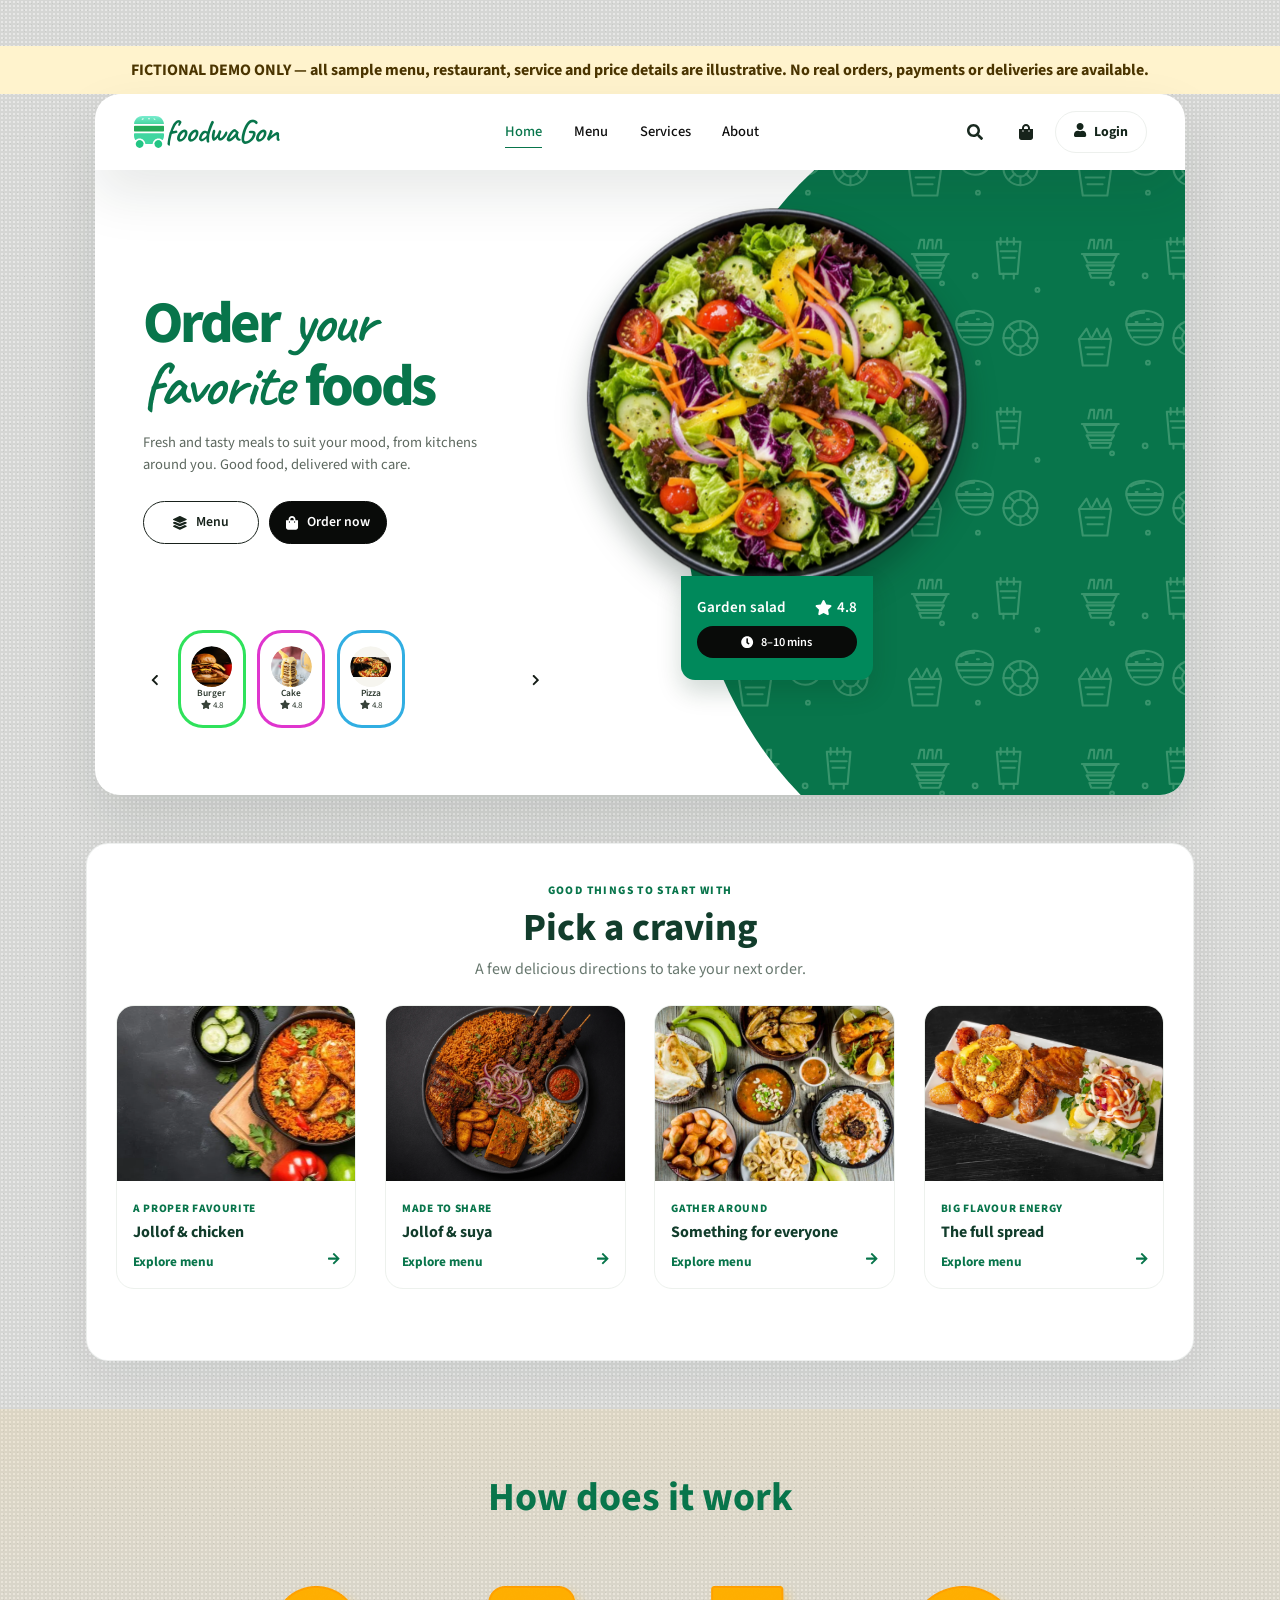
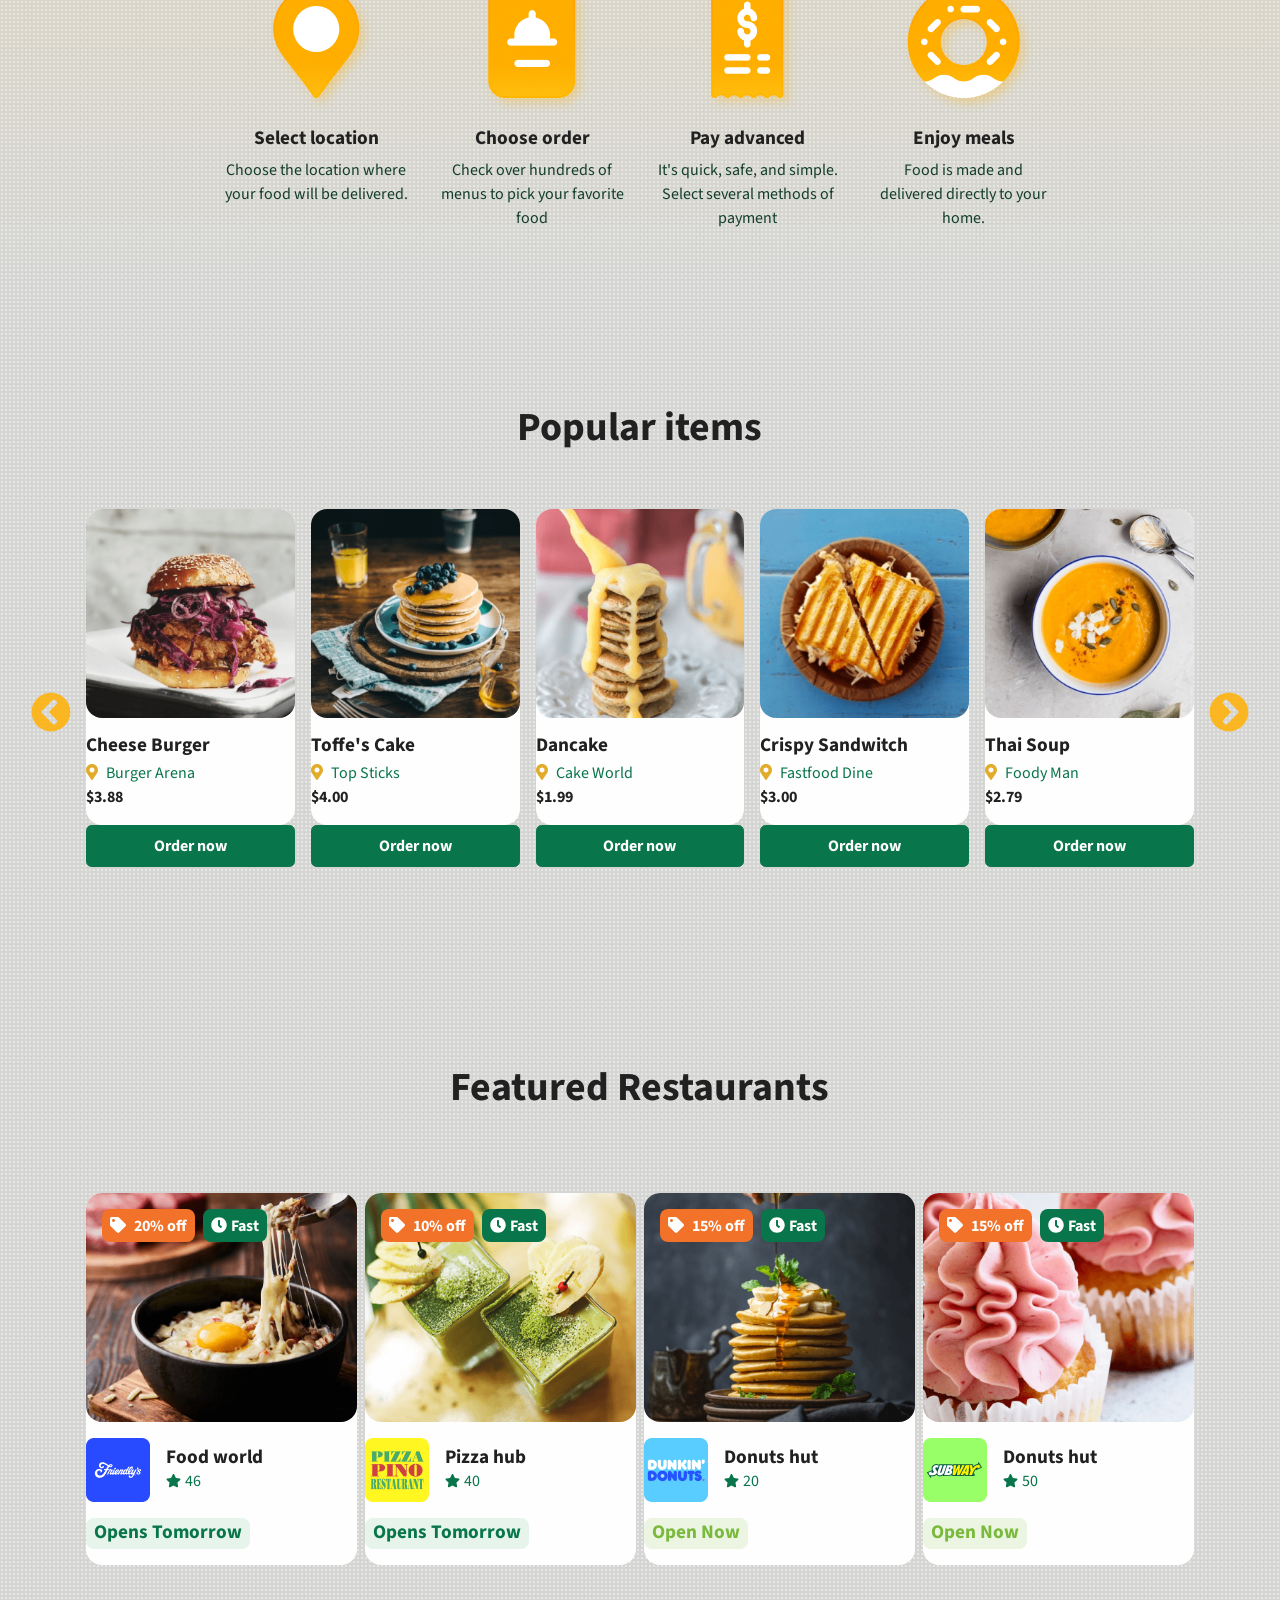
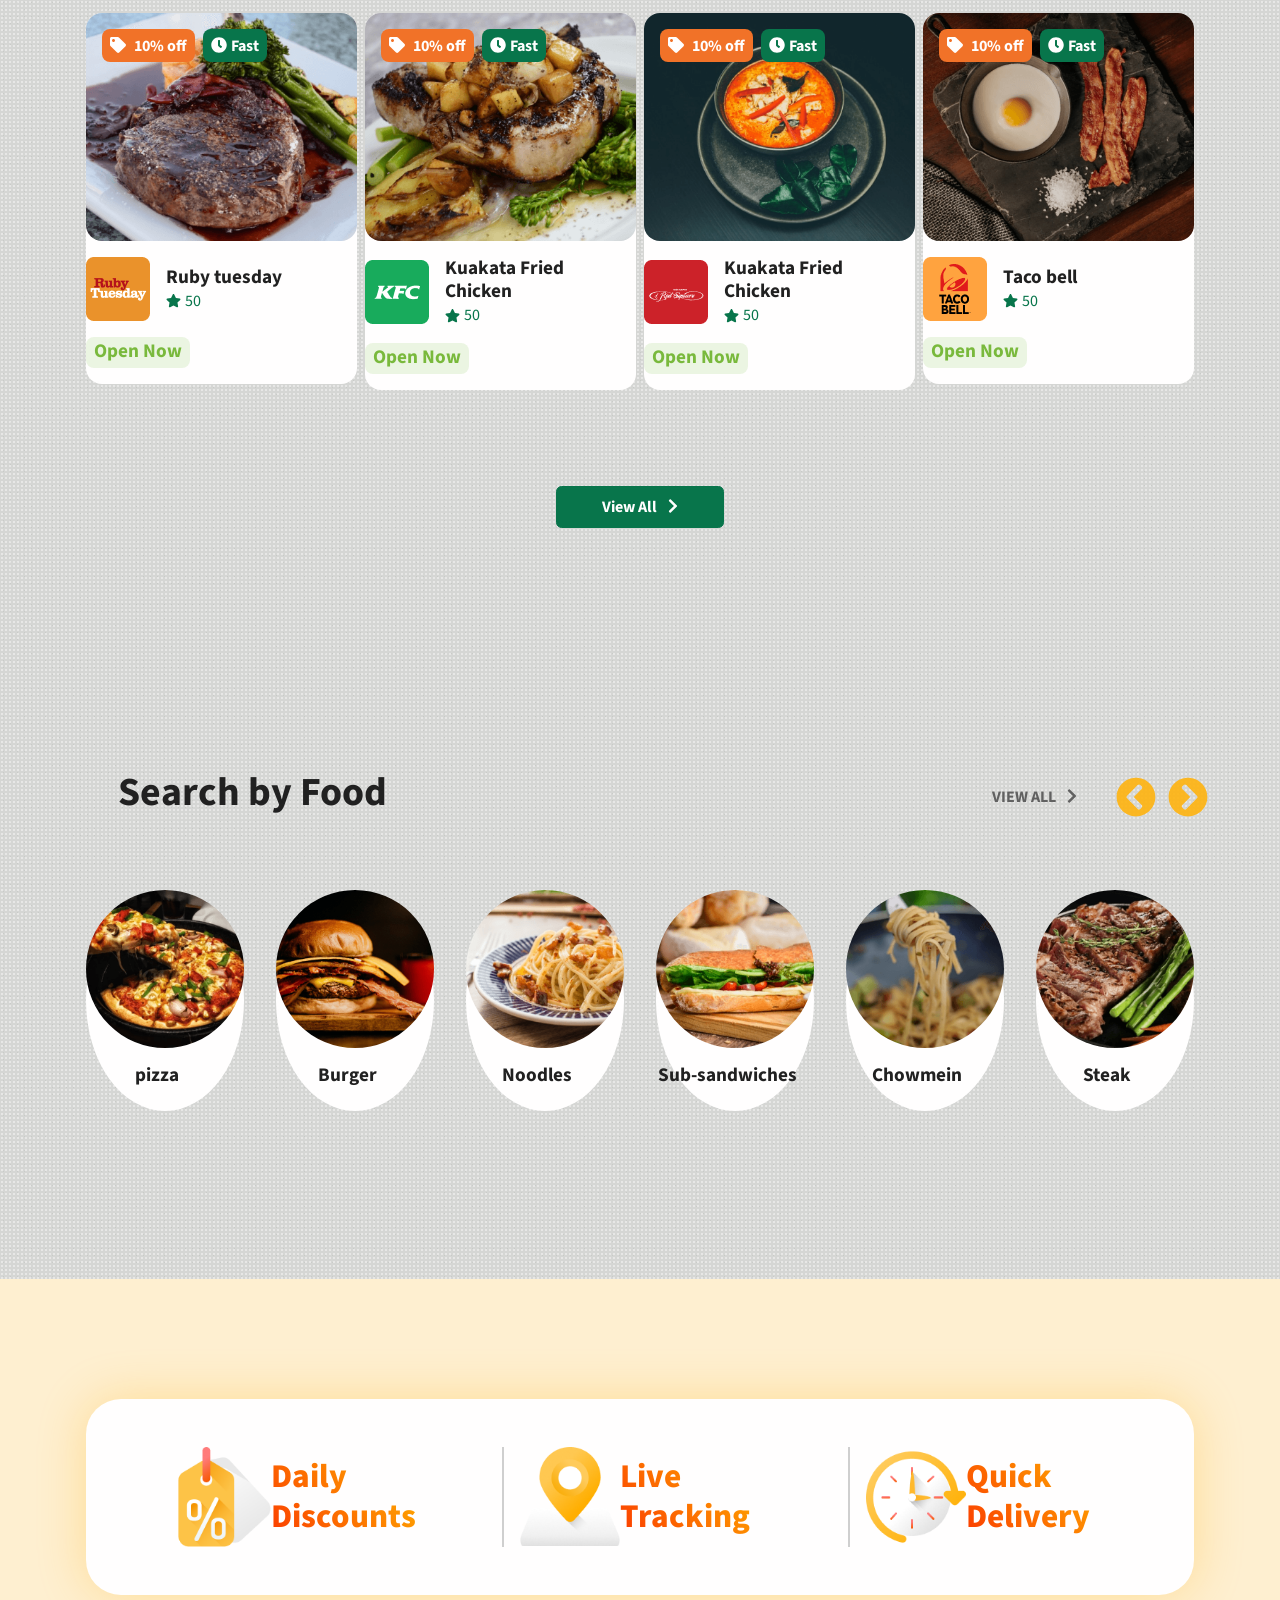
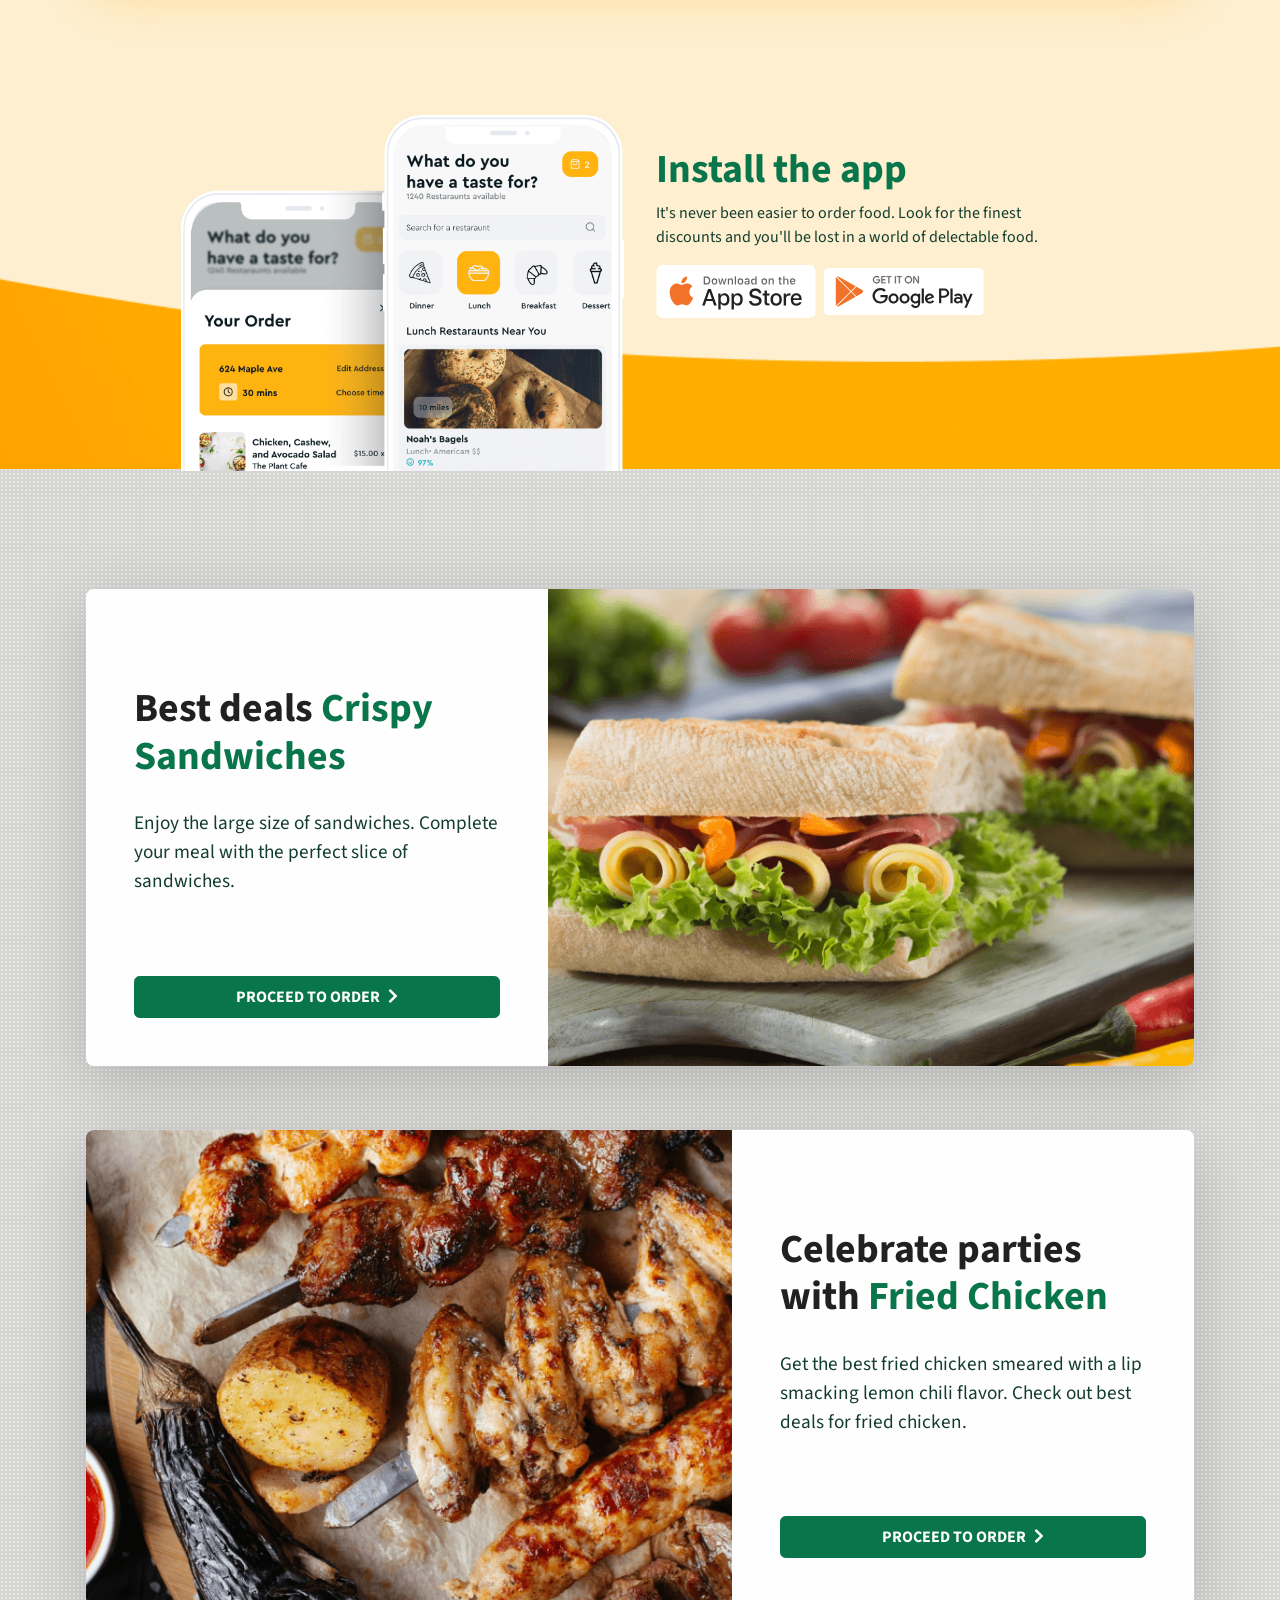
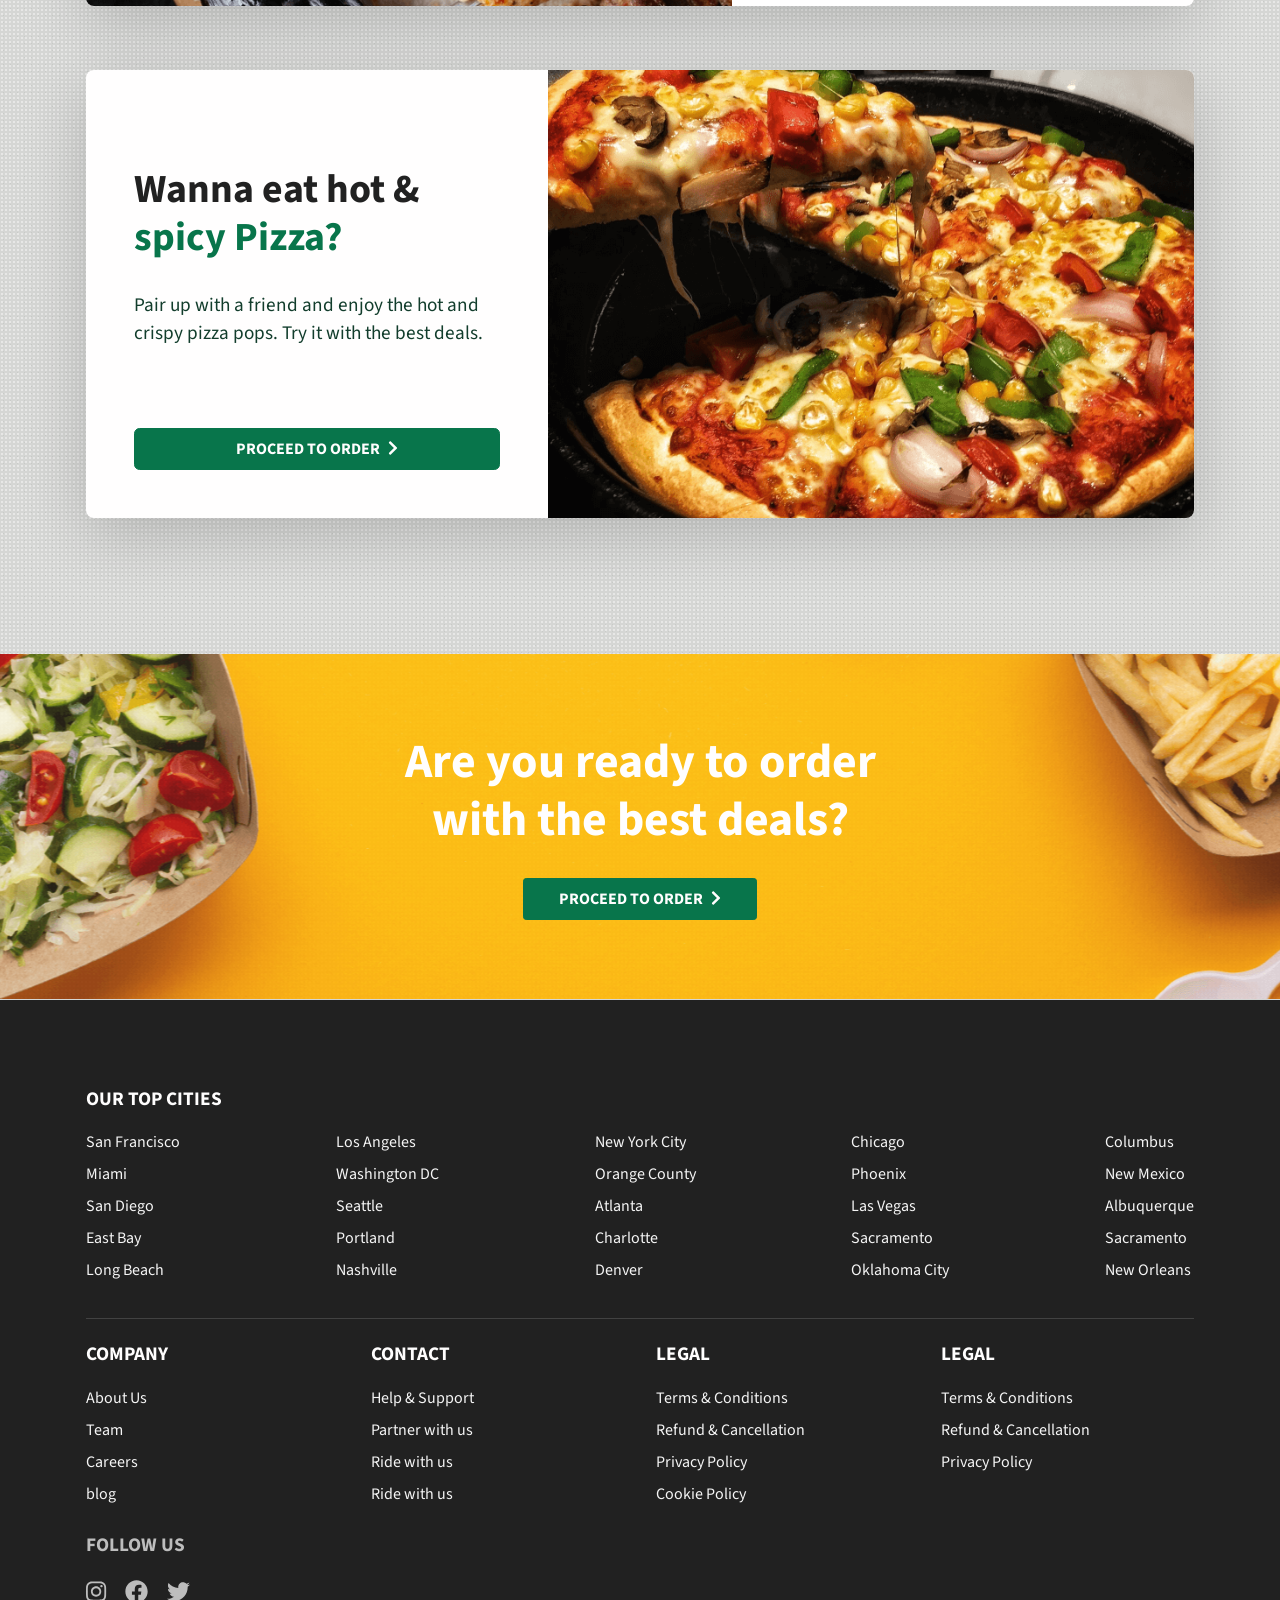
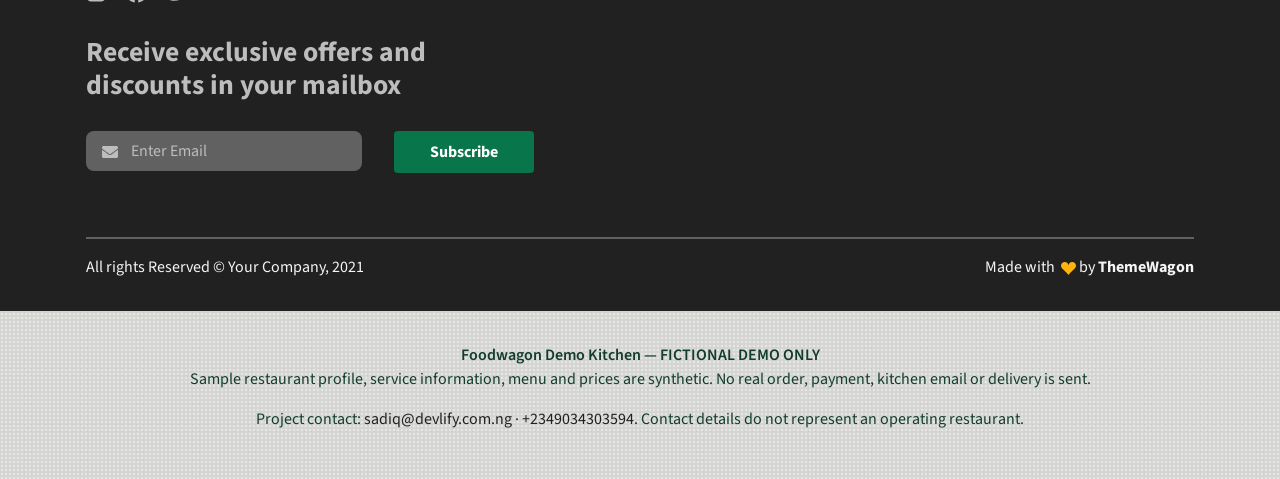
==== commit 6809152a: "Fix Foodwagon favicon references" ====
--- a/public/index.html
+++ b/public/index.html
@@ -15,12 +15,7 @@
     <!-- ===============================================-->
     <!--    Favicons-->
     <!-- ===============================================-->
-    <link rel="apple-touch-icon" sizes="180x180" href="assets/img/favicons/apple-touch-icon.png">
-    <link rel="icon" type="image/png" sizes="32x32" href="assets/img/favicons/favicon-32x32.png">
-    <link rel="icon" type="image/png" sizes="16x16" href="assets/img/favicons/favicon-16x16.png">
-    <link rel="shortcut icon" type="image/x-icon" href="assets/img/favicons/favicon.ico">
-    <link rel="manifest" href="assets/img/favicons/manifest.json">
-    <meta name="msapplication-TileImage" content="assets/img/favicons/mstile-150x150.png">
+    <link rel="icon" type="image/svg+xml" href="assets/img/refresh/foodwagon-favicon.svg">
     <meta name="theme-color" content="#ffffff">
 
 
@@ -1088,4 +1083,4 @@
 
     <link href="https://fonts.googleapis.com/css2?family=Caveat:wght@500;600;700&amp;family=Source+Sans+Pro:wght@200;300;400;600;700;900&amp;display=swap" rel="stylesheet">
   </body>
-</html>+</html>
